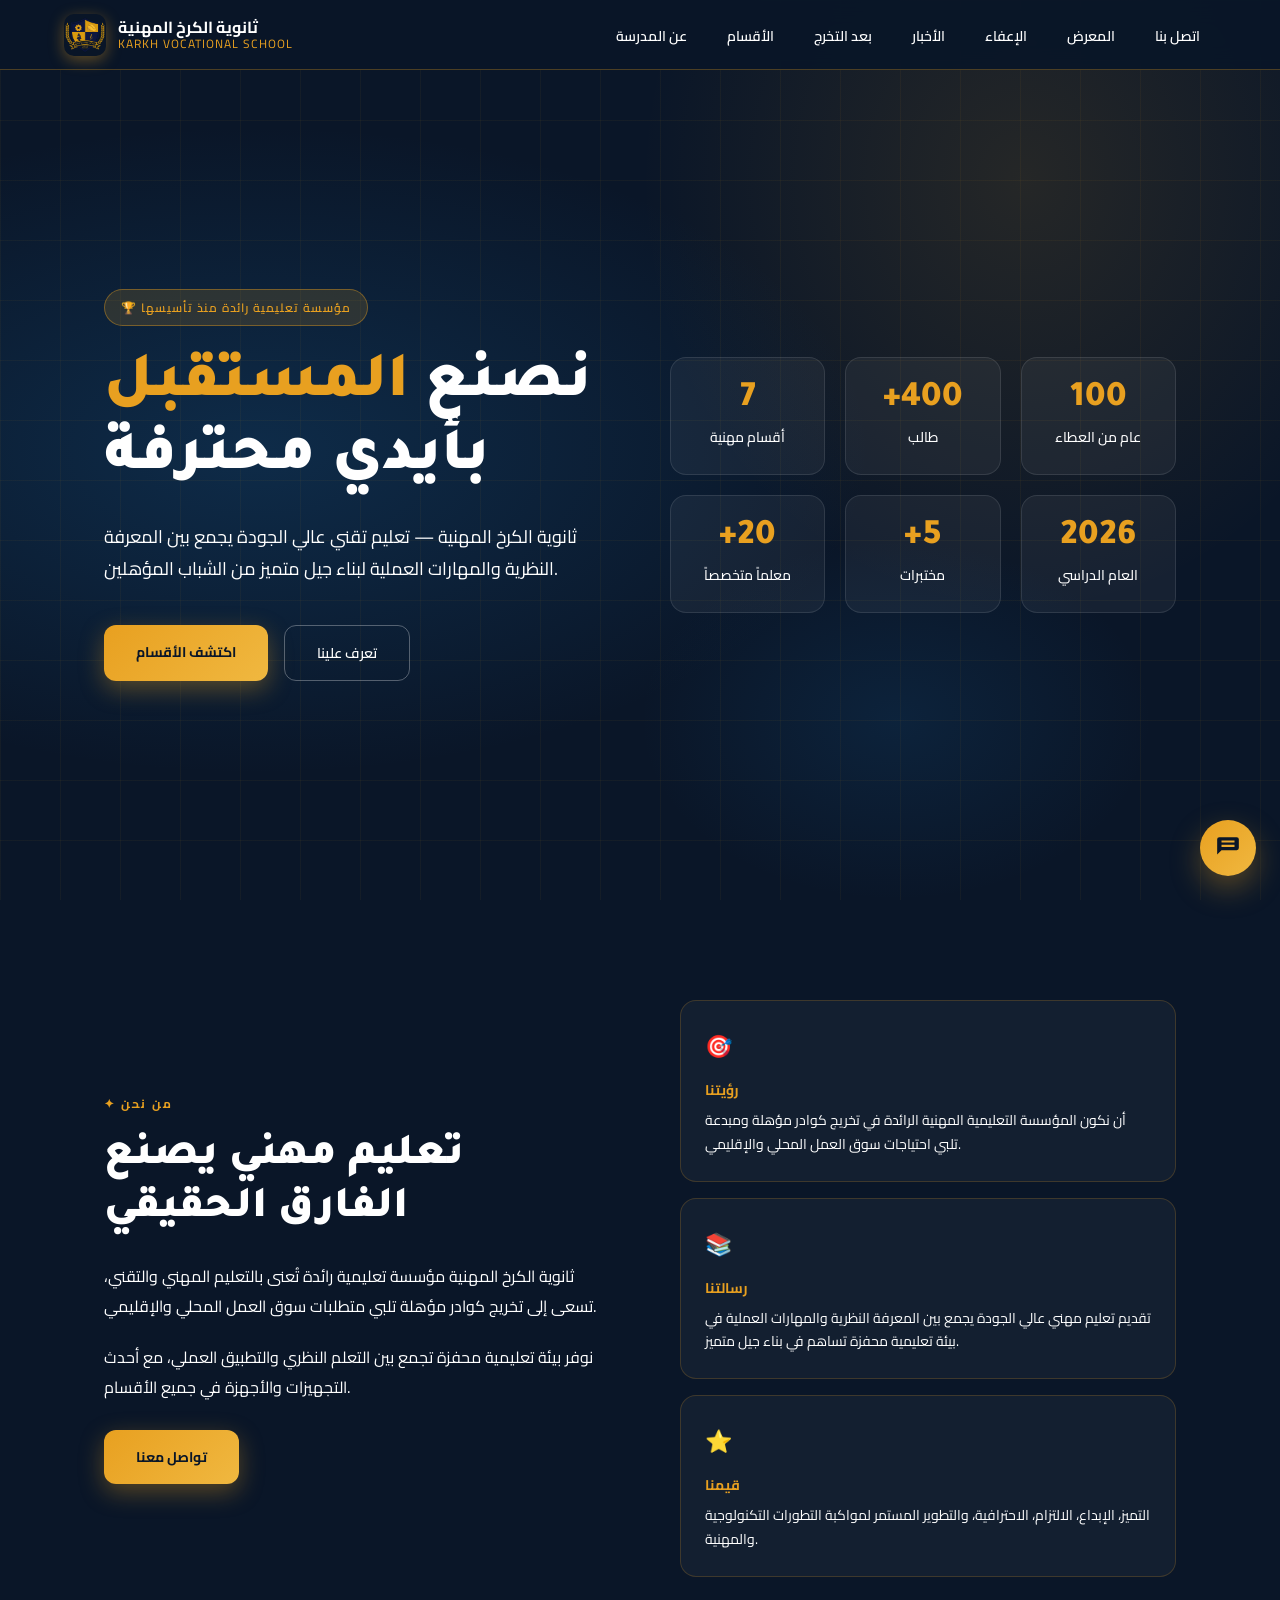
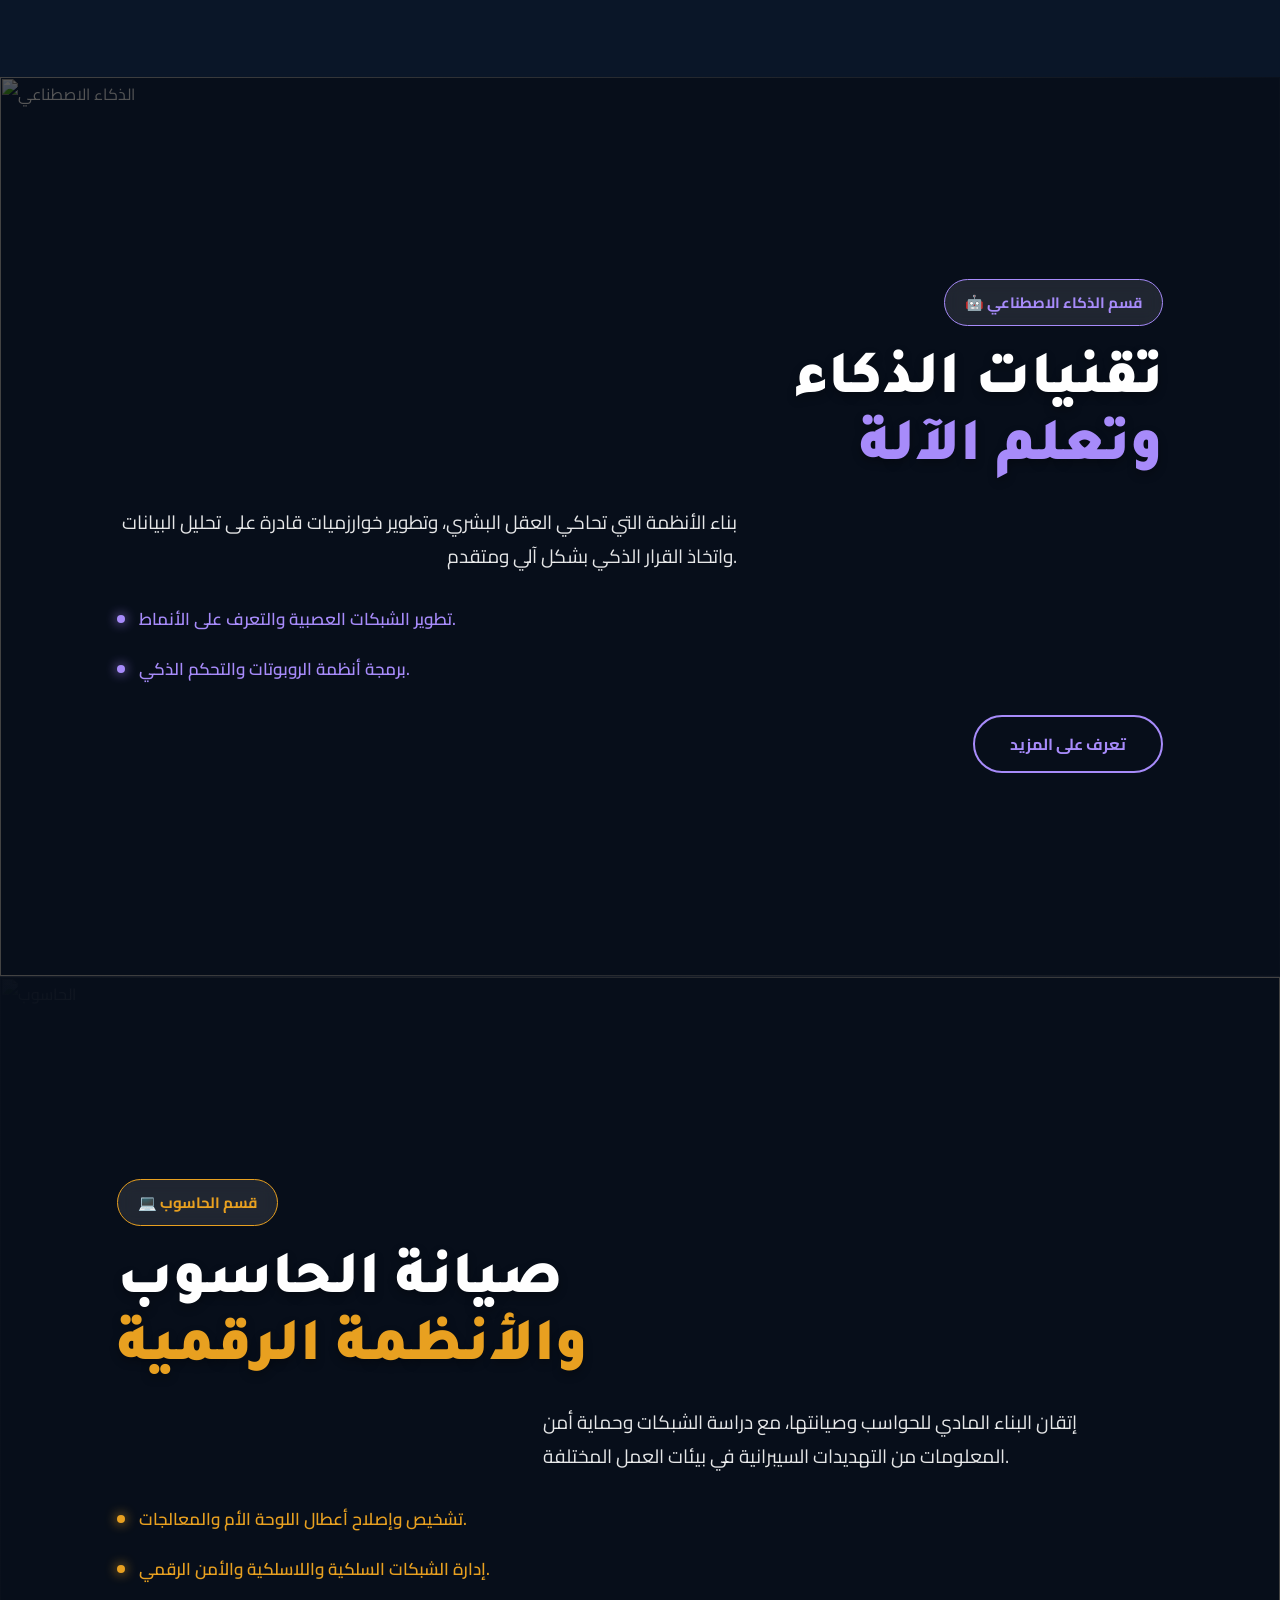
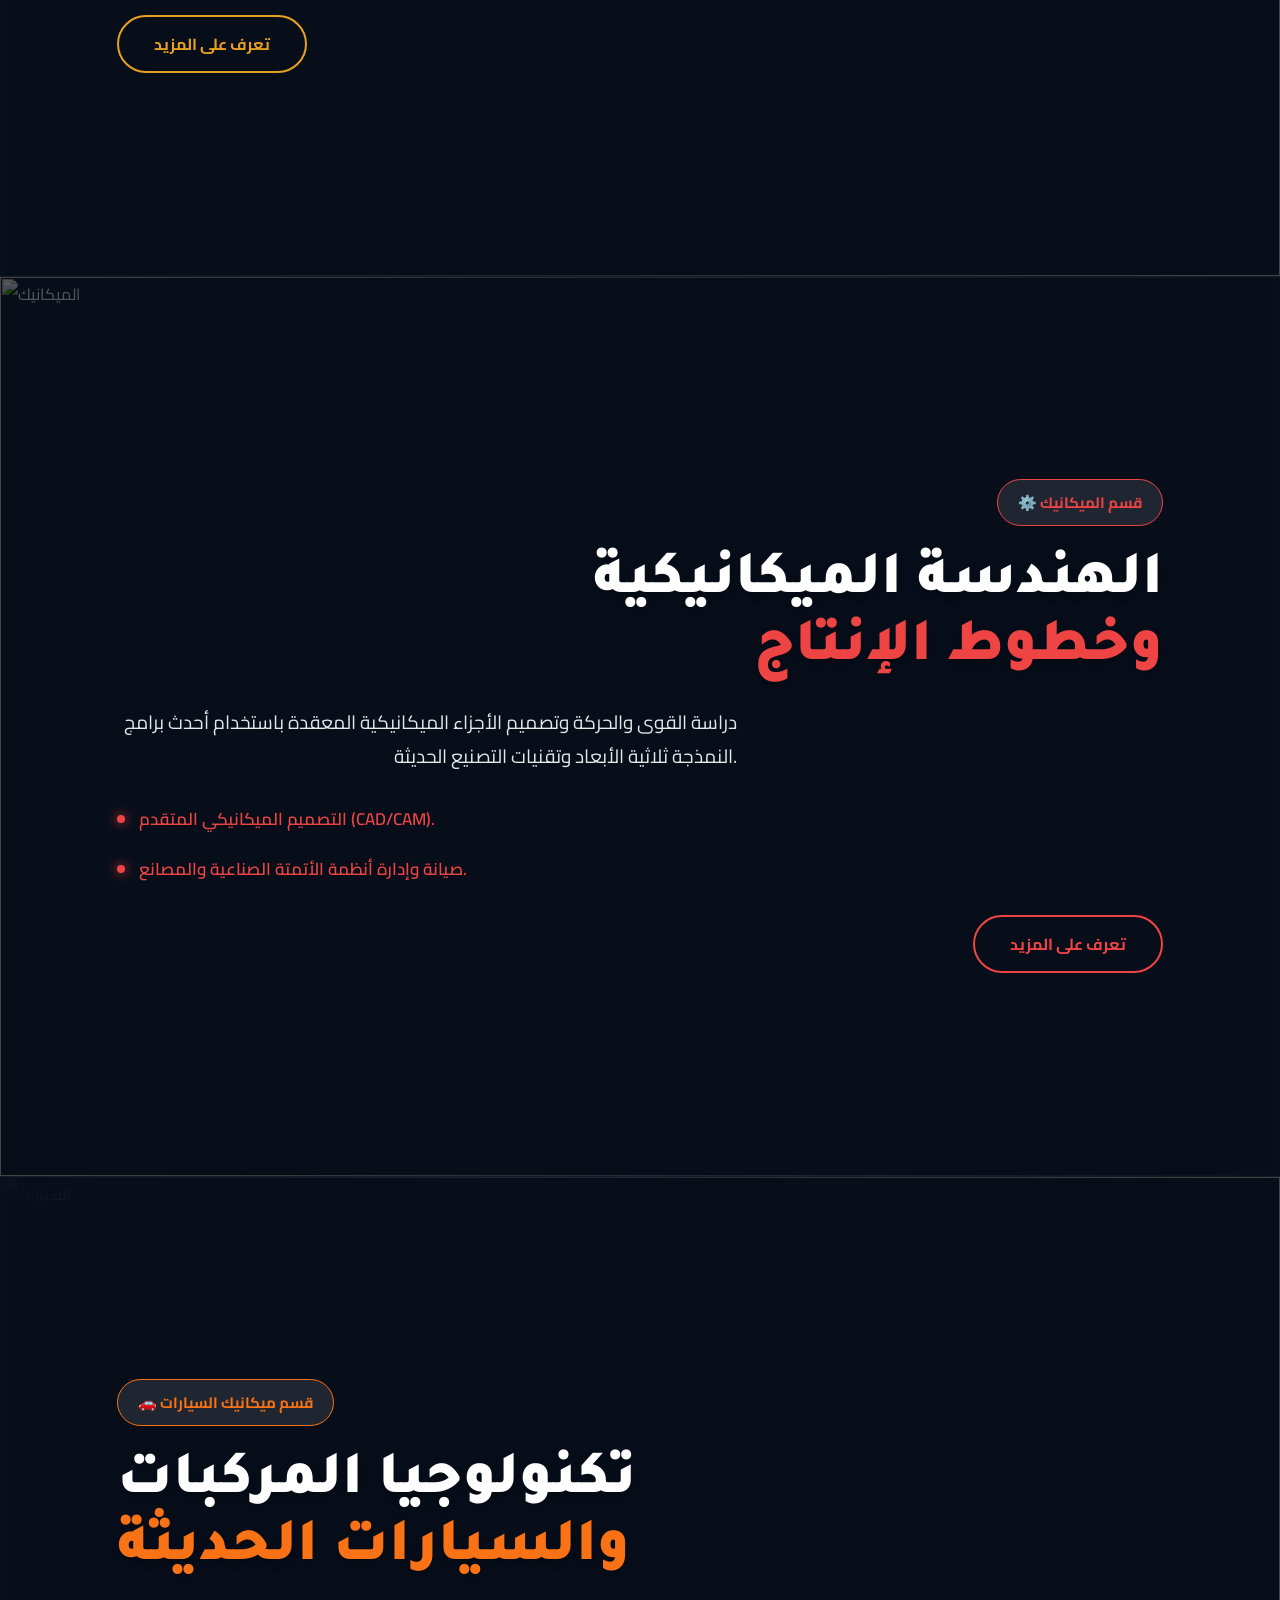
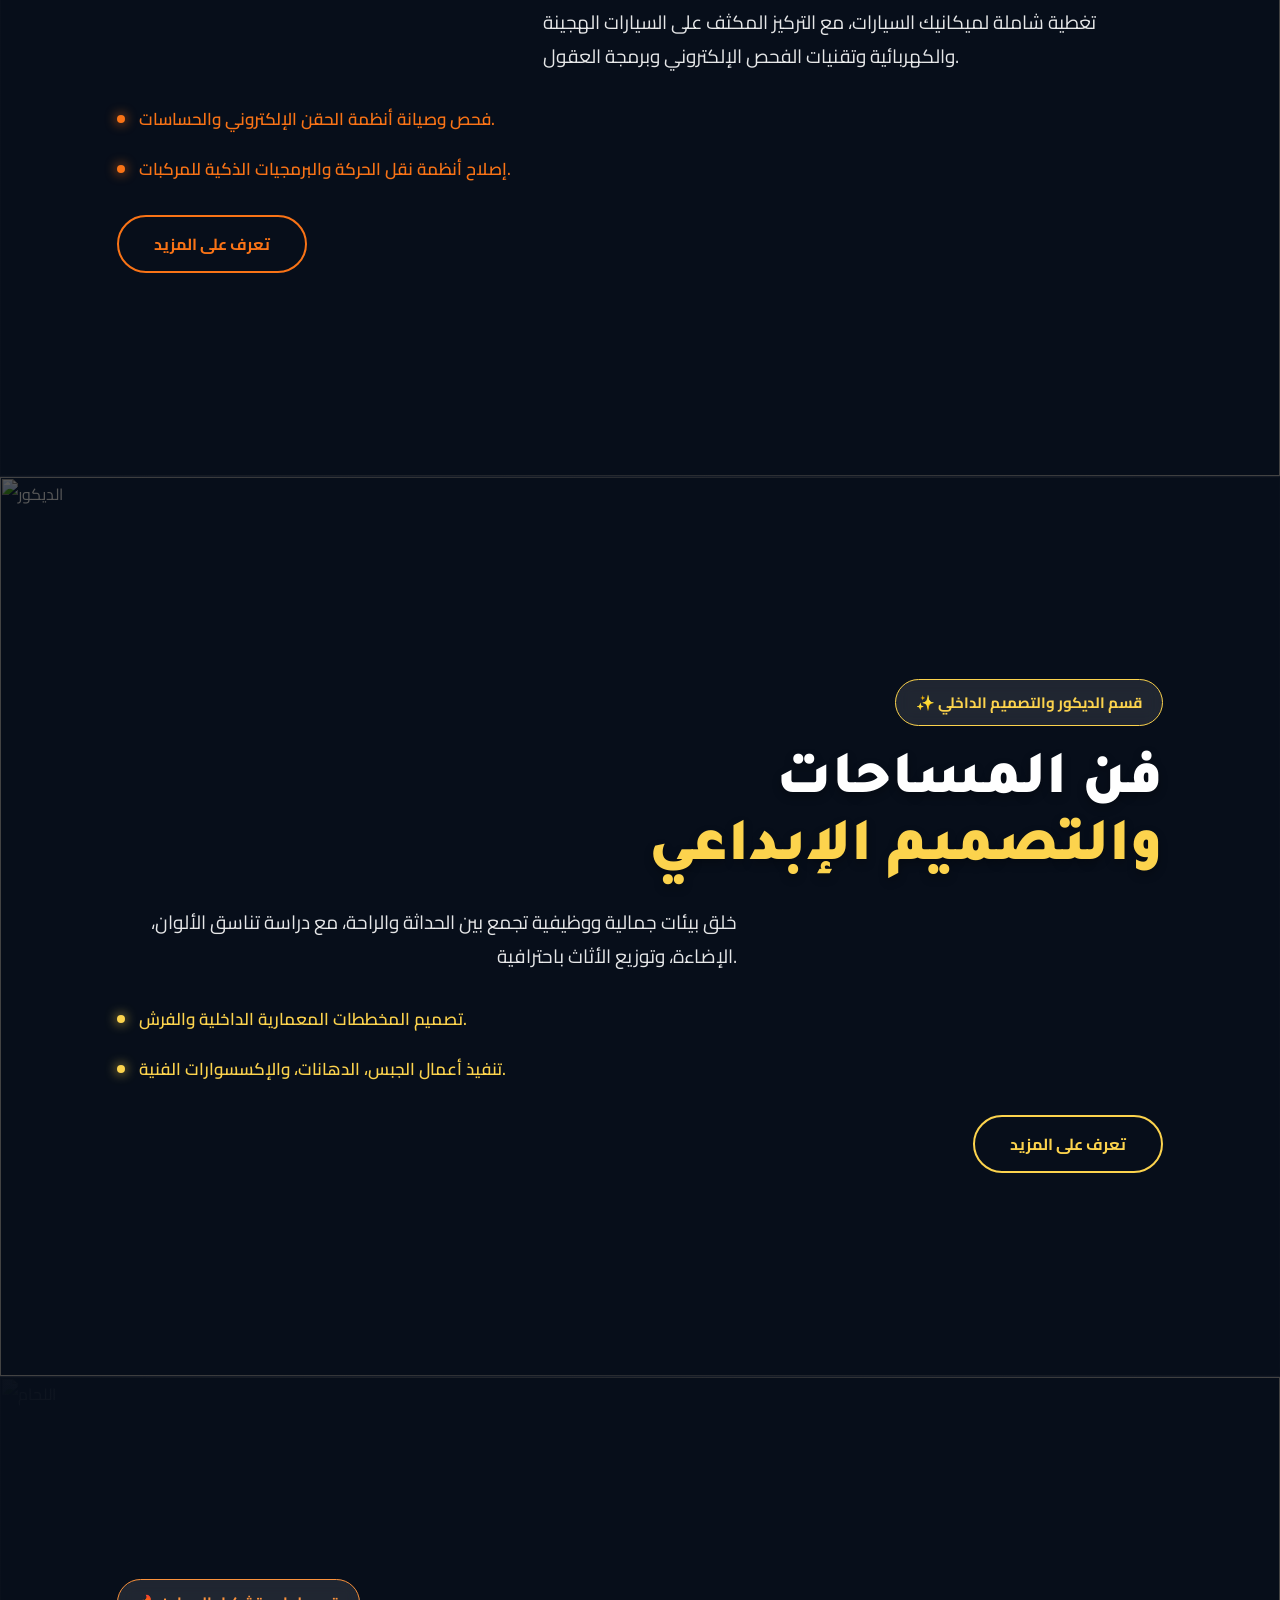
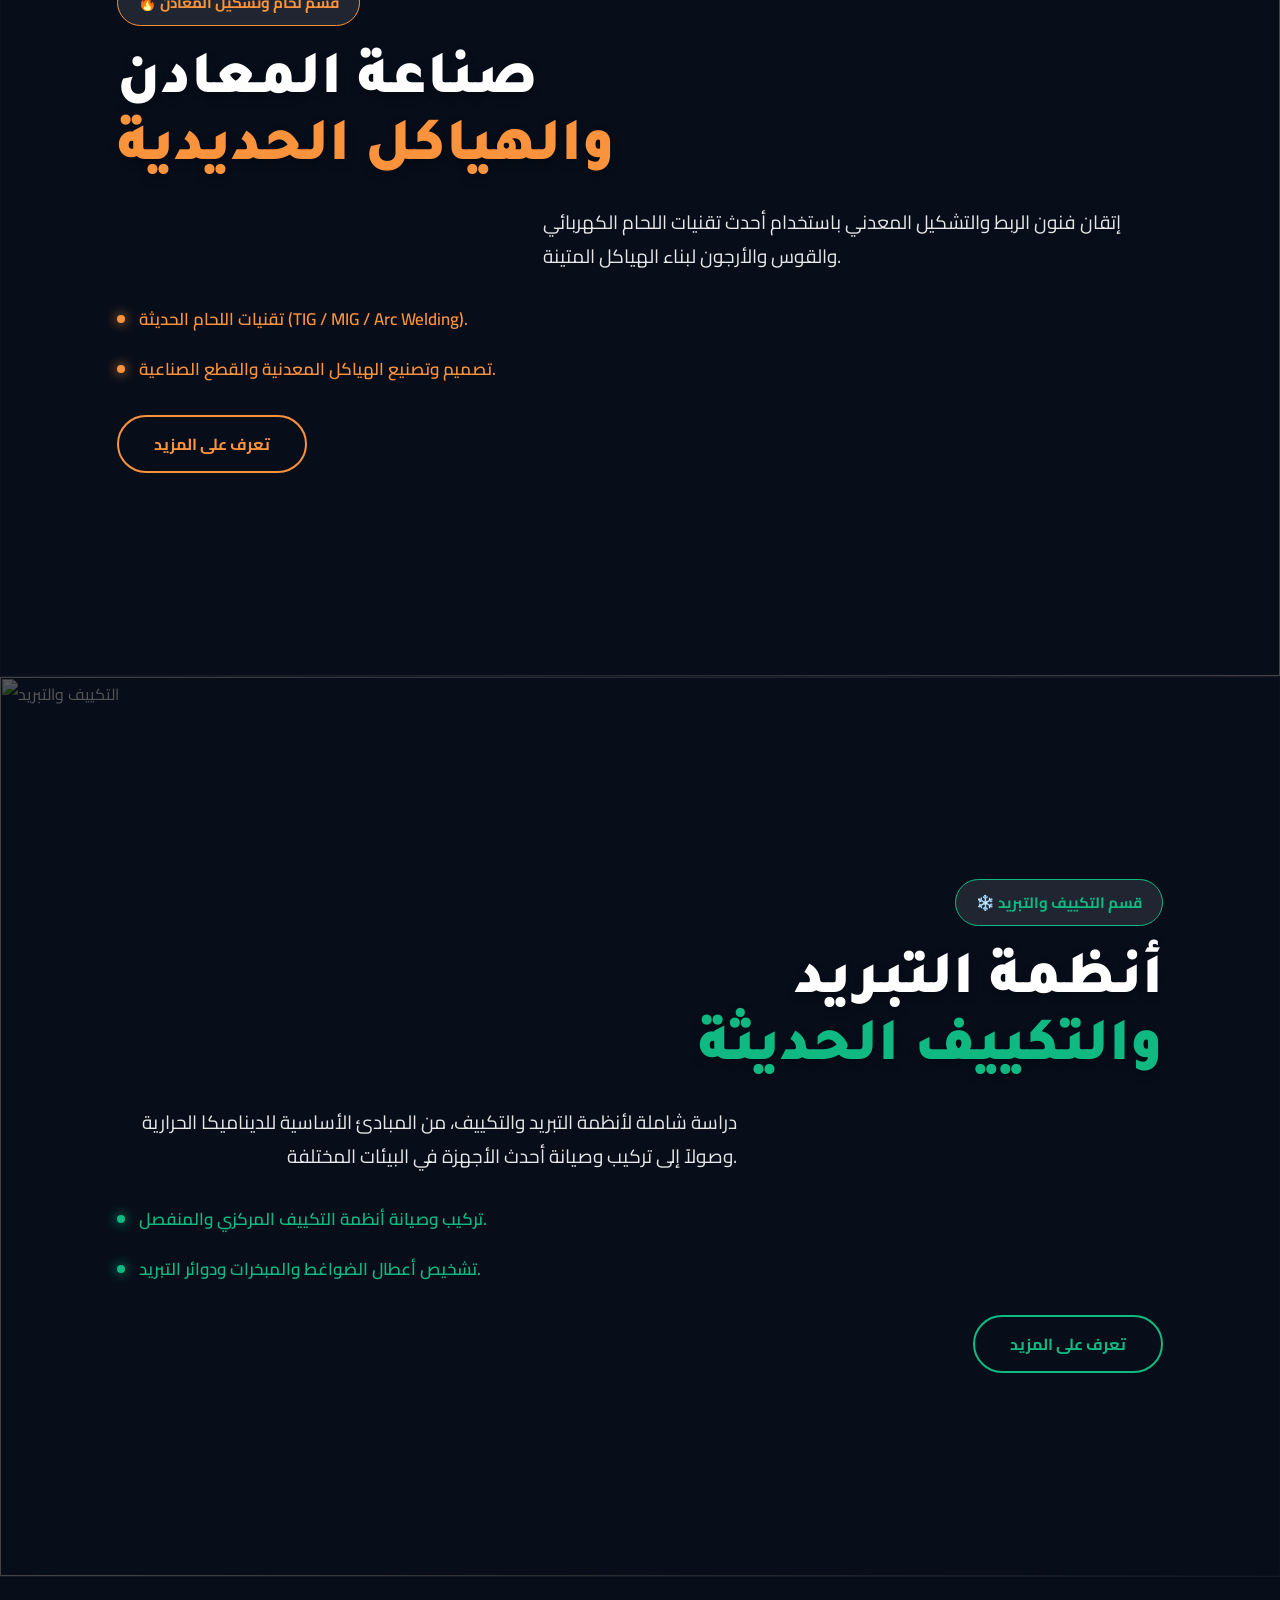
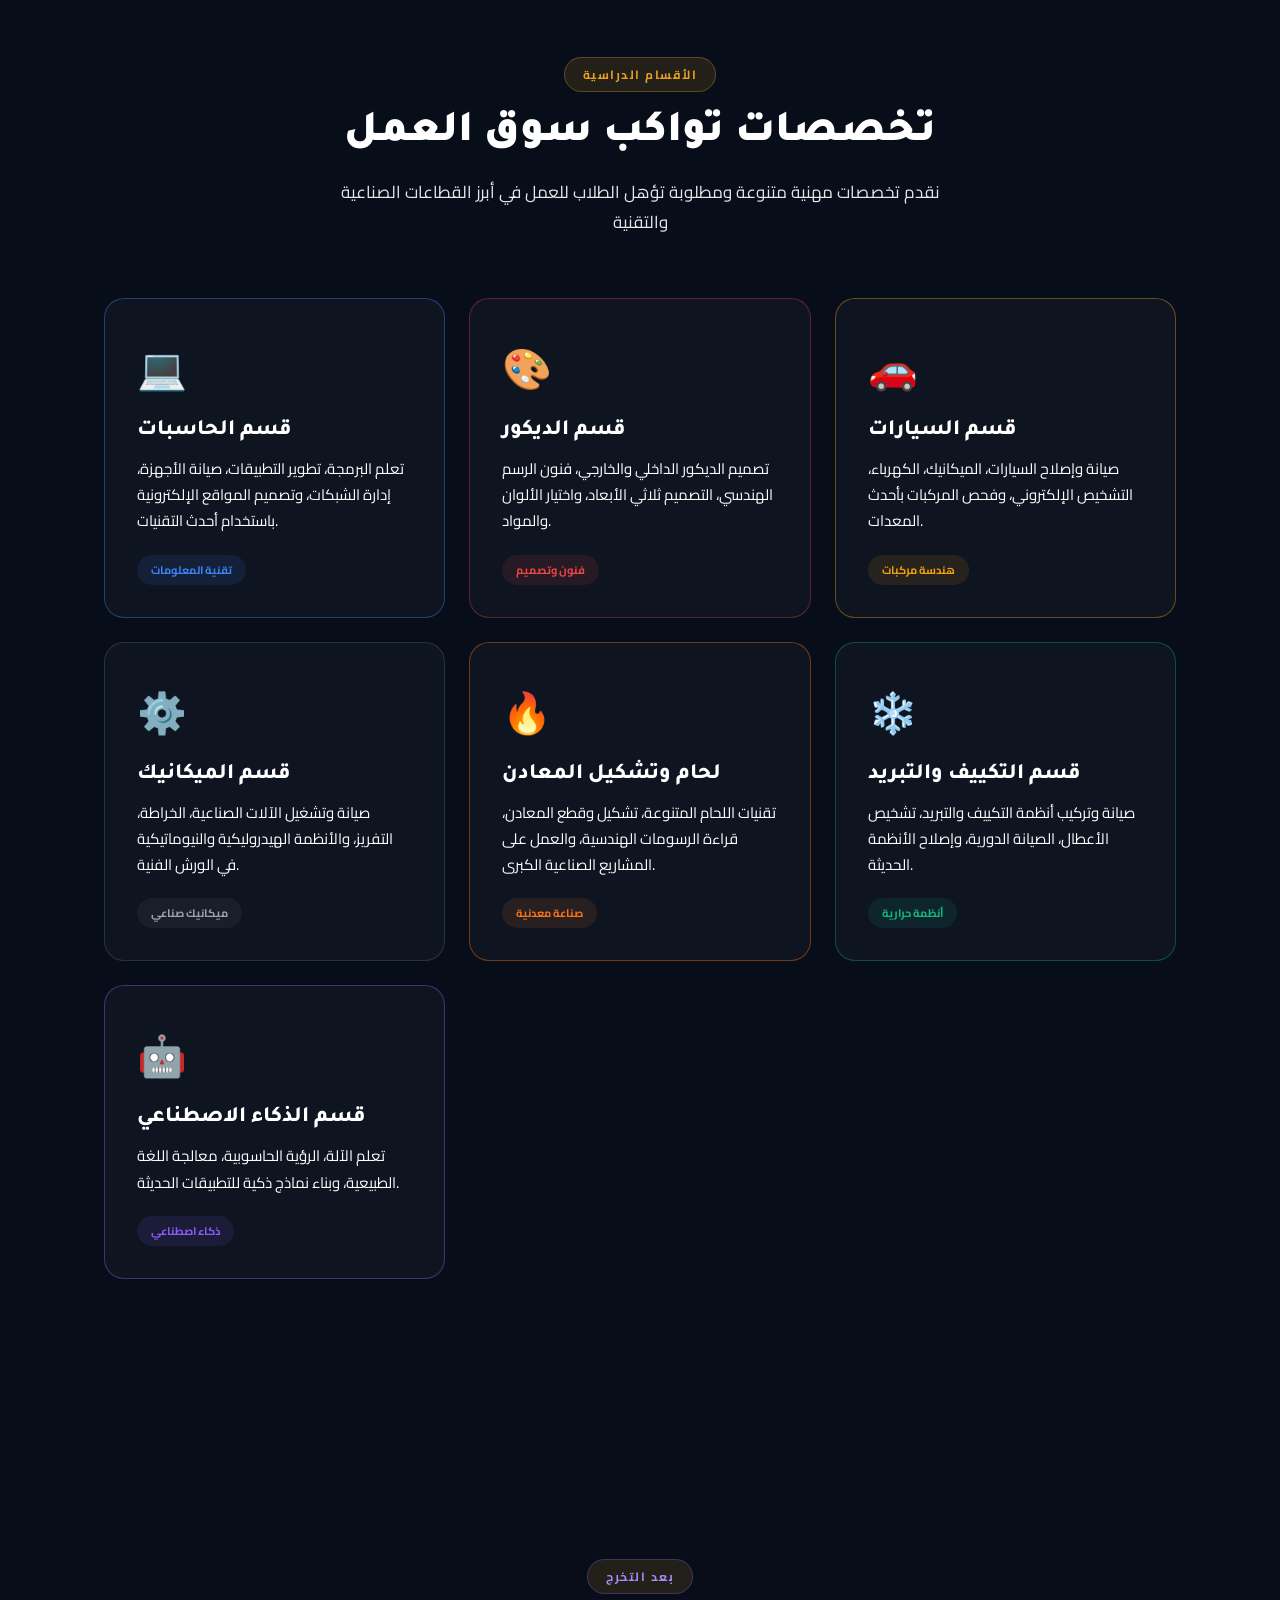
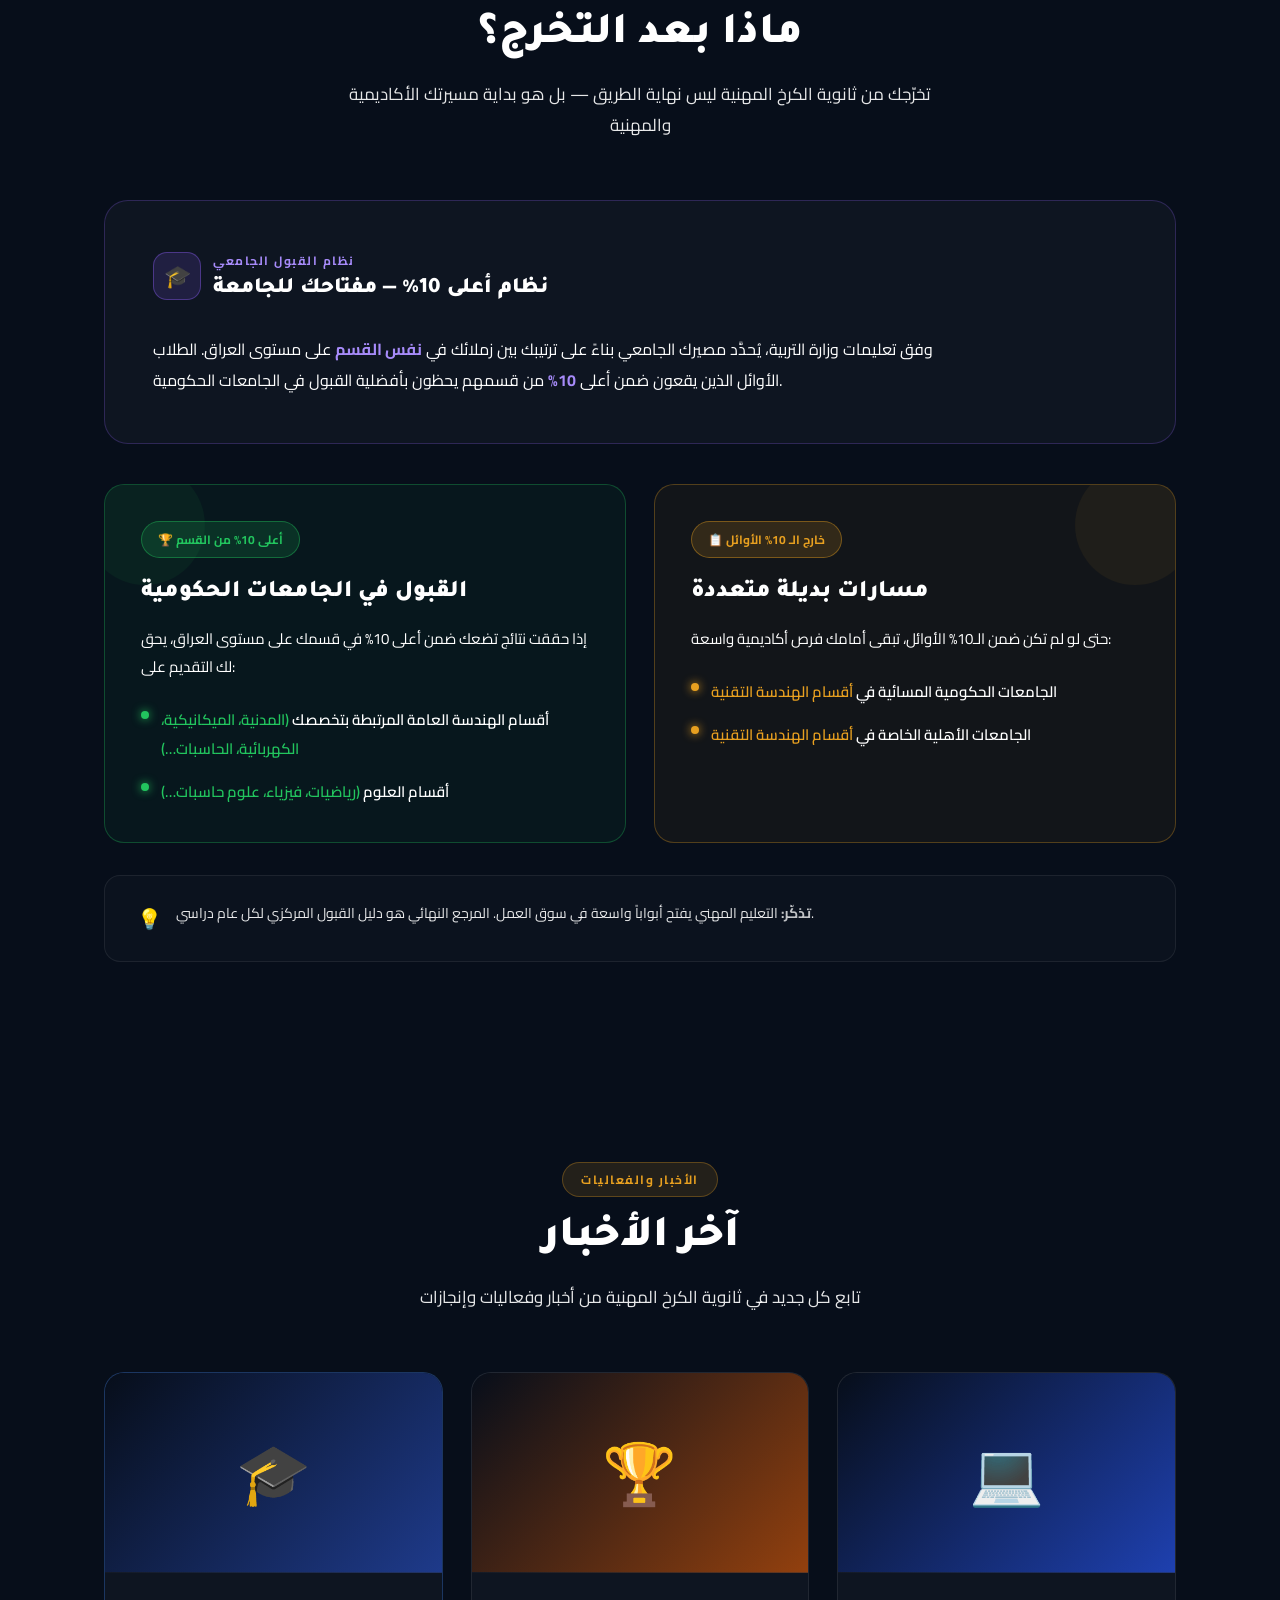
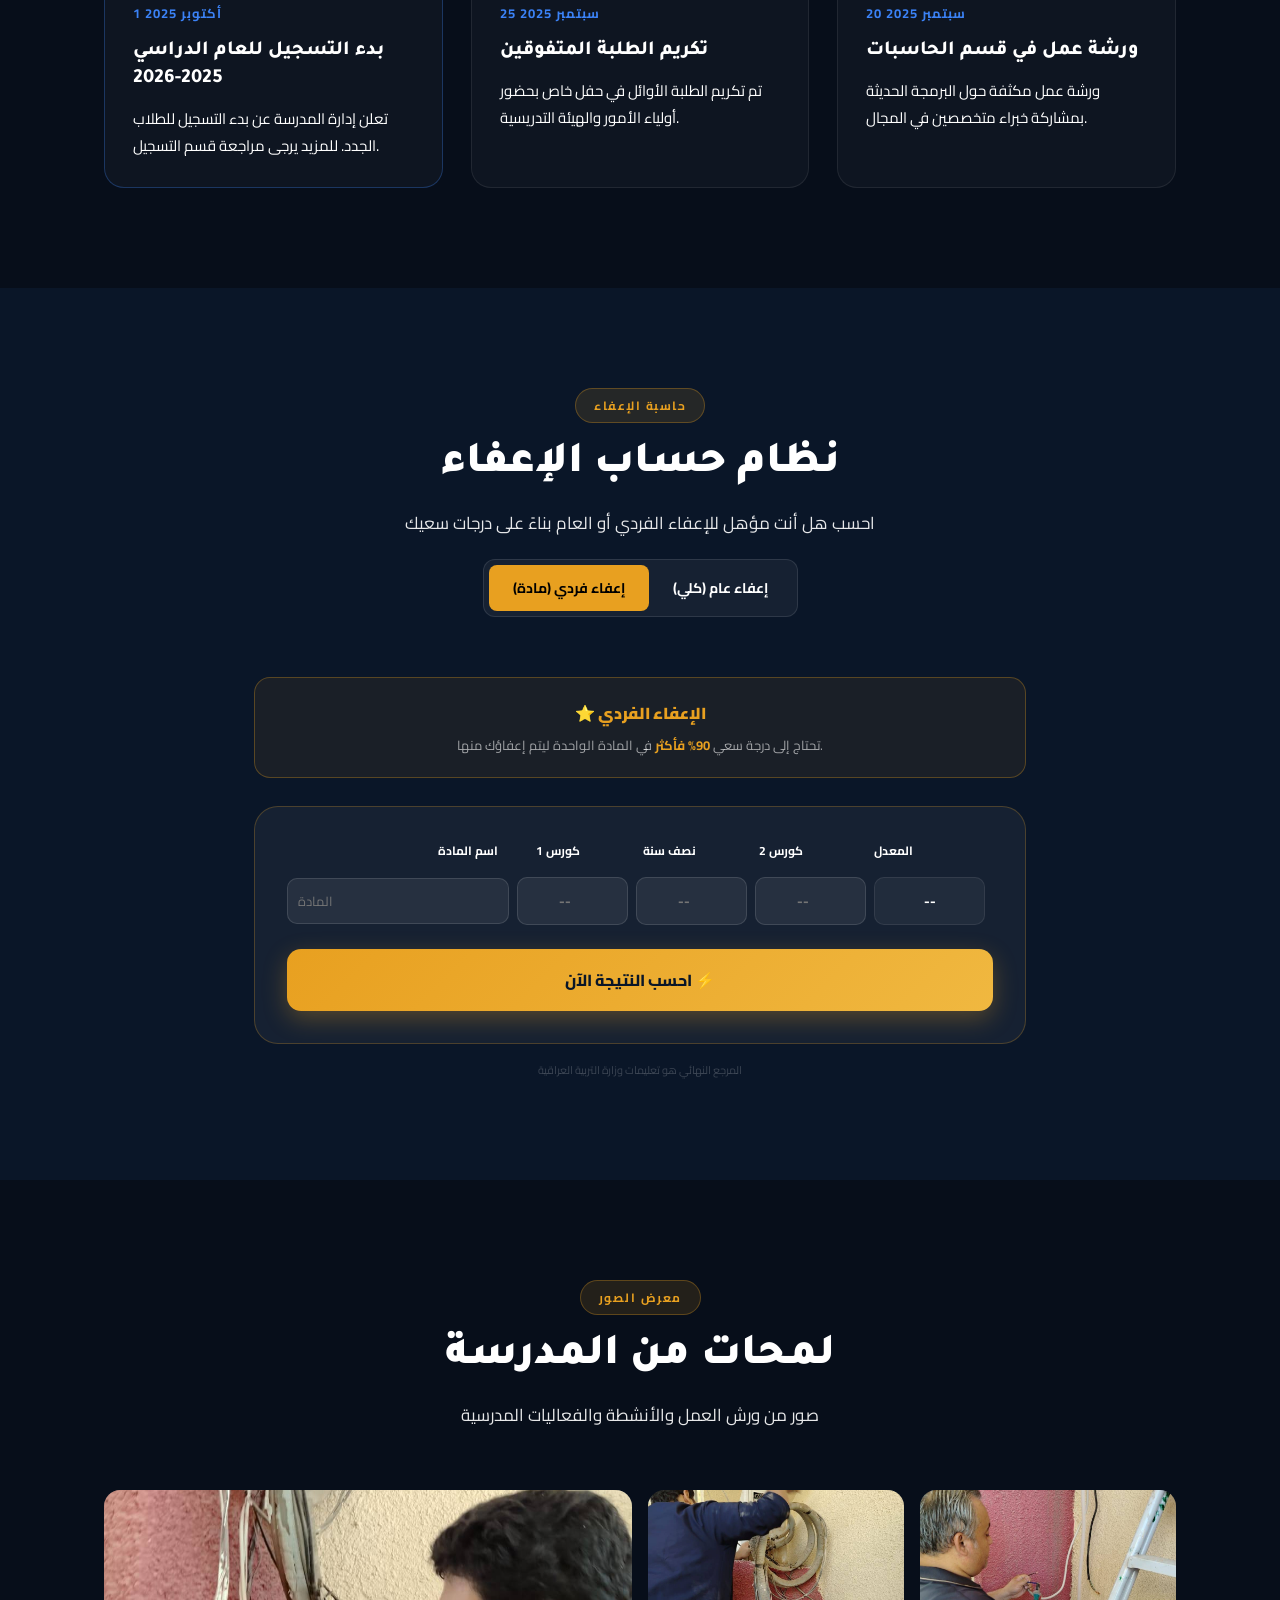
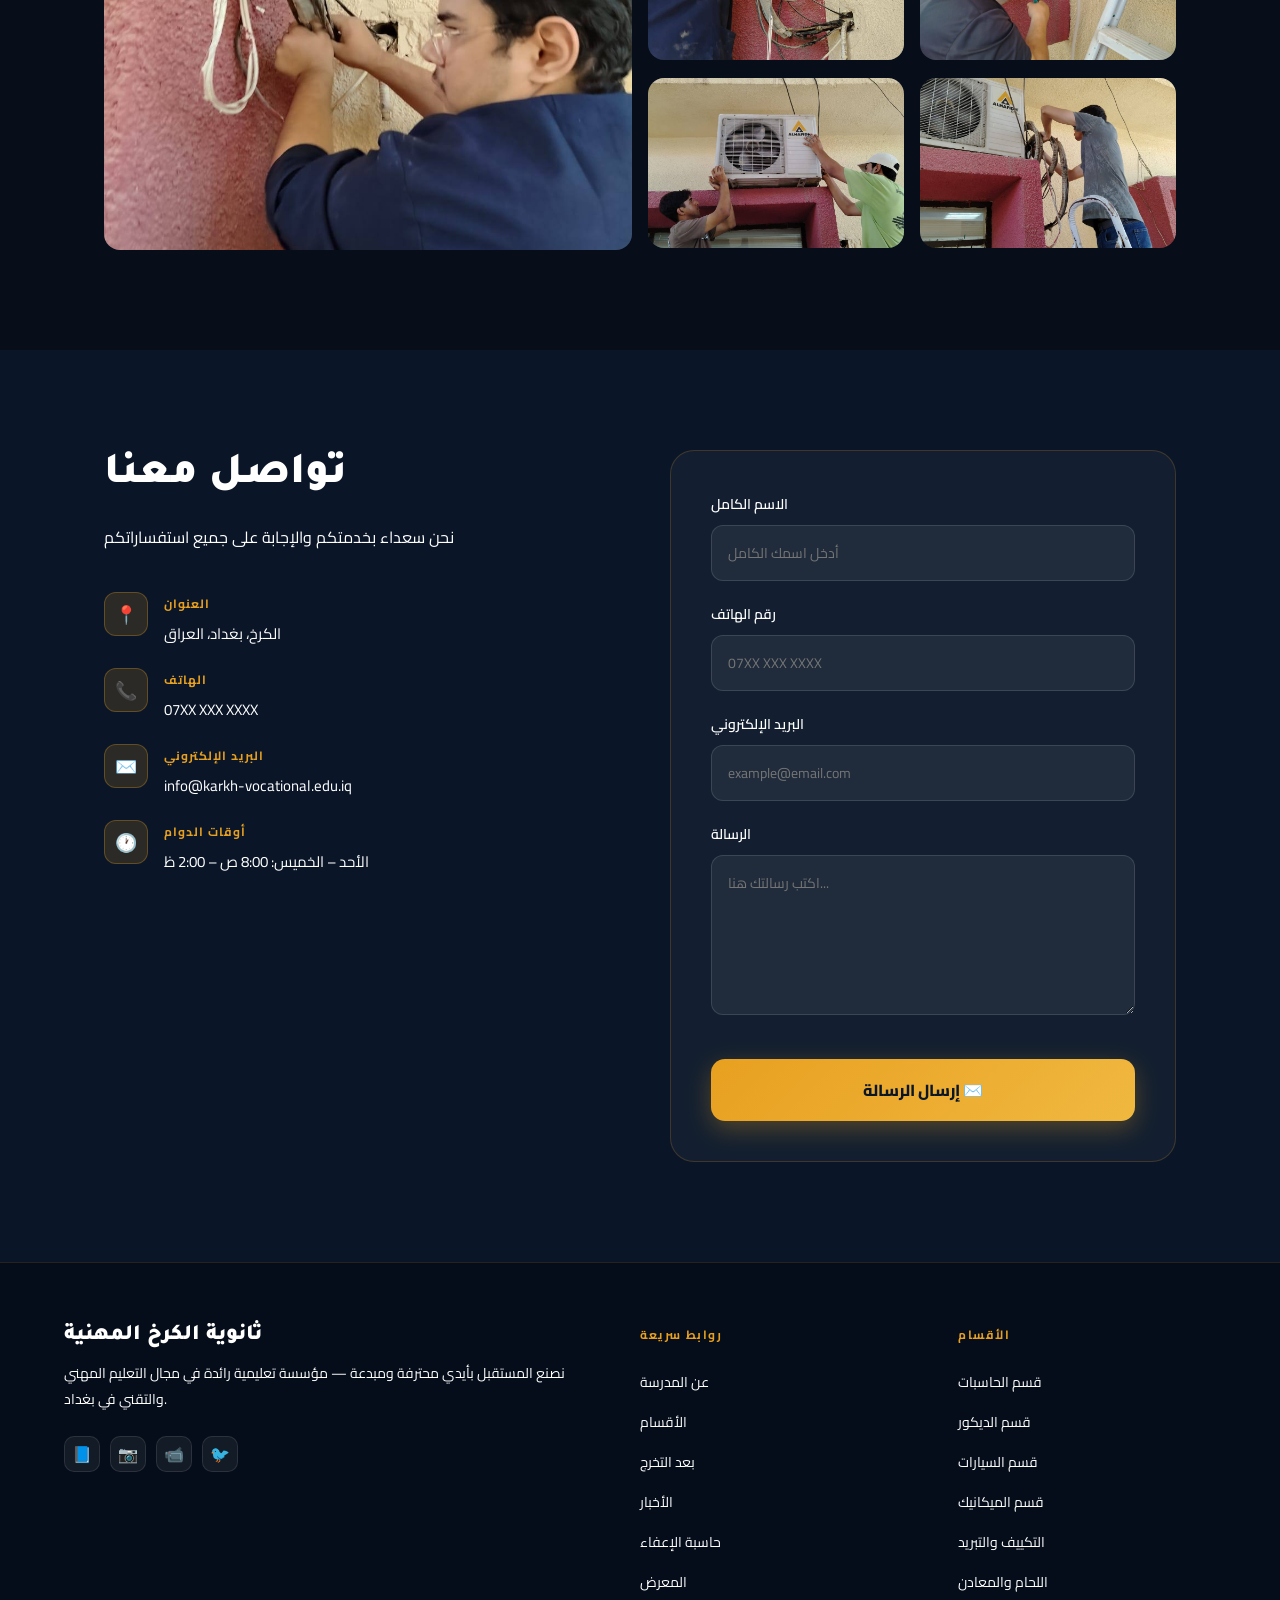
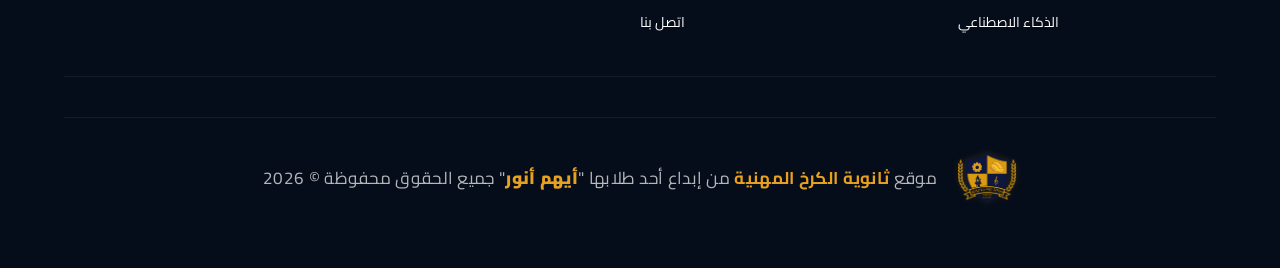
==== tindex.html @ a58b315b "Rename index.html to tindex.html" ====
<head>
  <meta charset="UTF-8">
  <meta name="viewport" content="width=device-width, initial-scale=1.0">
  
  <title>ثانوية الكرخ المهنية | تعليم مهني وتقني في بغداد</title>
  <meta name="description" content="ثانوية الكرخ المهنية في بغداد — تعليم مهني وتقني متكامل يشمل: الذكاء الاصطناعي، الحاسبات، السيارات، الميكانيك، الديكور، التكييف، واللحام.">
  <meta name="keywords" content="ثانوية الكرخ المهنية, تعليم مهني بغداد, ثانوية مهنية العراق, قسم الحاسبات, قسم السيارات, قسم الذكاء الاصطناعي">
  <meta name="author" content="ثانوية الكرخ المهنية">
  <meta name="robots" content="index, follow">
  
  <link rel="canonical" href="https://al-karkh.school/">

  <meta property="og:type" content="website">
  <meta property="og:url" content="https://al-karkh.school/">
  <meta property="og:title" content="ثانوية الكرخ المهنية | تعليم مهني وتقني في بغداد">
  <meta property="og:description" content="تعليم مهني عالي الجودة — 7 أقسام متخصصة في قلب بغداد.">
  <meta property="og:image" content="https://al-karkh.school/Images/1.jpg">
  <meta property="og:locale" content="ar_IQ">

  <link rel="manifest" href="manifest.json">
  <link rel="icon" type="image/png" href="icons/icon-192.png">
  <link rel="apple-touch-icon" href="icons/icon-192.png">
  <meta name="theme-color" content="#e8a020">

  <link rel="preconnect" href="https://fonts.googleapis.com">
  <link rel="preconnect" href="https://fonts.gstatic.com" crossorigin>
  <link href="https://fonts.googleapis.com/css2?family=Cairo:wght@300;400;600;700;900&family=Tajawal:wght@300;400;500;700;900&display=swap" rel="stylesheet">
  
  <link rel="stylesheet" href="assets/css/style.css">

  <style>
    @media (max-width: 900px) {
      #navLinks.mobile-open {
        display: flex;
        flex-direction: column;
        position: absolute;
        top: 70px; left: 0; right: 0;
        background: rgba(10,22,40,0.99);
        padding: 16px 5%;
        border-bottom: 1px solid rgba(232,160,32,0.2);
        gap: 4px;
        z-index: 999;
      }
    }
  </style>
</head>
<body>

<!-- ==============================
     NAVBAR
============================== -->
<nav>
  <a href="index.html" class="nav-logo">
<div class="nav-logo-icon" style="background: none; border: none; padding: 0;"><img src="assets/icons/icon-192.png" alt="Logo" style="height: 40px; width: auto; display: block;"></div>
    <div class="nav-logo-text">
      ثانوية الكرخ المهنية
      <span>KARKH VOCATIONAL SCHOOL</span>
    </div>
  </a>
  <ul class="nav-links" id="navLinks">
    <li><a href="#about">عن المدرسة</a></li>
    <li><a href="#departments">الأقسام</a></li>
    <li><a href="#after-graduation">بعد التخرج</a></li>
    <li><a href="#news">الأخبار</a></li>
    <li><a href="#calculator">الإعفاء</a></li>
    <li><a href="#gallery">المعرض</a></li>
    <li><a href="#contact">اتصل بنا</a></li>
  </ul>
  <button class="nav-toggle" id="navToggle" aria-label="القائمة" aria-expanded="false">
    <span></span><span></span><span></span>
  </button>
</nav>


<!-- ==============================
     HERO
============================== -->
<section class="hero">
  <div class="hero-bg"></div>
  <div class="hero-grid"></div>
  <div class="hero-content">
    <div>
      <div class="hero-badge">🏆 مؤسسة تعليمية رائدة منذ تأسيسها</div>
      <h1 class="hero-title">
        نصنع <span class="accent">المستقبل</span><br>
        بأيدي محترفة
      </h1>
      <p class="hero-subtitle">
        ثانوية الكرخ المهنية — تعليم تقني عالي الجودة يجمع بين المعرفة النظرية والمهارات العملية لبناء جيل متميز من الشباب المؤهلين.
      </p>
      <div class="hero-btns">
        <a href="#departments" class="btn-primary">اكتشف الأقسام</a>
        <a href="#about" class="btn-outline">تعرف علينا</a>
      </div>
    </div>
    <div class="hero-stats">
      <div class="stat-card"><div class="stat-number">7</div><div class="stat-label">أقسام مهنية</div></div>
      <div class="stat-card"><div class="stat-number">+400</div><div class="stat-label">طالب</div></div>
      <div class="stat-card"><div class="stat-number">100</div><div class="stat-label">عام من العطاء</div></div>
      <div class="stat-card"><div class="stat-number">+20</div><div class="stat-label">معلماً متخصصاً</div></div>
      <div class="stat-card"><div class="stat-number">+5</div><div class="stat-label">مختبرات</div></div>
      <div class="stat-card"><div class="stat-number">2026</div><div class="stat-label">العام الدراسي</div></div>
    </div>
  </div>
</section>


<!-- ==============================
     ABOUT
============================== -->
<section id="about">
  <div class="about-inner">
    <div class="reveal">
      <div class="about-label">✦ من نحن</div>
      <h2 class="about-title">تعليم مهني يصنع<br>الفارق الحقيقي</h2>
      <p class="about-text">ثانوية الكرخ المهنية مؤسسة تعليمية رائدة تُعنى بالتعليم المهني والتقني، تسعى إلى تخريج كوادر مؤهلة تلبي متطلبات سوق العمل المحلي والإقليمي.</p>
      <p class="about-text">نوفر بيئة تعليمية محفزة تجمع بين التعلم النظري والتطبيق العملي، مع أحدث التجهيزات والأجهزة في جميع الأقسام.</p>
      <a href="#contact" class="btn-primary" style="margin-top:8px;">تواصل معنا</a>
    </div>
    <div class="about-cards reveal">
      <div class="about-card">
        <div class="about-card-icon">🎯</div>
        <h4>رؤيتنا</h4>
        <p>أن نكون المؤسسة التعليمية المهنية الرائدة في تخريج كوادر مؤهلة ومبدعة تلبي احتياجات سوق العمل المحلي والإقليمي.</p>
      </div>
      <div class="about-card">
        <div class="about-card-icon">📚</div>
        <h4>رسالتنا</h4>
        <p>تقديم تعليم مهني عالي الجودة يجمع بين المعرفة النظرية والمهارات العملية في بيئة تعليمية محفزة تساهم في بناء جيل متميز.</p>
      </div>
      <div class="about-card">
        <div class="about-card-icon">⭐</div>
        <h4>قيمنا</h4>
        <p>التميز، الإبداع، الالتزام، الاحترافية، والتطوير المستمر لمواكبة التطورات التكنولوجية والمهنية.</p>
      </div>
    </div>
  </div>
</section>


<!-- ==============================
     DEPARTMENT PANELS
============================== -->
<div class="dept-panels">

  <!-- الذكاء الاصطناعي -->
  <section class="panel text-right">
    <div class="panel-bg">
      <img src="https://images.unsplash.com/photo-1677442135703-1787eea5ce01?q=80&w=2000" alt="الذكاء الاصطناعي" loading="lazy">
      <div class="panel-overlay"></div>
    </div>
    <div class="panel-content" style="color:#a78bfa;">
      <div class="panel-badge">🤖 قسم الذكاء الاصطناعي</div>
      <h2 class="panel-title">تقنيات الذكاء <br><span style="color:#a78bfa;">وتعلم الآلة</span></h2>
      <p class="panel-desc">بناء الأنظمة التي تحاكي العقل البشري، وتطوير خوارزميات قادرة على تحليل البيانات واتخاذ القرار الذكي بشكل آلي ومتقدم.</p>
      <ul class="panel-list" style="color:#a78bfa;">
        <li>تطوير الشبكات العصبية والتعرف على الأنماط.</li>
        <li>برمجة أنظمة الروبوتات والتحكم الذكي.</li>
      </ul>
      <a href="pages/dept-ai.html" class="panel-btn">تعرف على المزيد</a>
    </div>
  </section>

  <!-- الحاسوب -->
  <section class="panel text-left">
    <div class="panel-bg">
      <img src="https://images.unsplash.com/photo-1518770660439-4636190af475?q=80&w=2000" alt="الحاسوب" loading="lazy">
      <div class="panel-overlay"></div>
    </div>
    <div class="panel-content" style="color:#e8a020;">
      <div class="panel-badge">💻 قسم الحاسوب</div>
      <h2 class="panel-title">صيانة الحاسوب <br><span style="color:#e8a020;">والأنظمة الرقمية</span></h2>
      <p class="panel-desc">إتقان البناء المادي للحواسب وصيانتها، مع دراسة الشبكات وحماية أمن المعلومات من التهديدات السيبرانية في بيئات العمل المختلفة.</p>
      <ul class="panel-list" style="color:#e8a020;">
        <li>تشخيص وإصلاح أعطال اللوحة الأم والمعالجات.</li>
        <li>إدارة الشبكات السلكية واللاسلكية والأمن الرقمي.</li>
      </ul>
      <a href="pages/dept-computers.html" class="panel-btn">تعرف على المزيد</a>
    </div>
  </section>

  <!-- الميكانيك -->
  <section class="panel text-right">
    <div class="panel-bg">
      <img src="https://images.unsplash.com/photo-1537462715879-360eeb61a0ad?q=80&w=2000" alt="الميكانيك" loading="lazy">
      <div class="panel-overlay"></div>
    </div>
    <div class="panel-content" style="color:#ef4444;">
      <div class="panel-badge">⚙️ قسم الميكانيك</div>
      <h2 class="panel-title">الهندسة الميكانيكية <br><span style="color:#ef4444;">وخطوط الإنتاج</span></h2>
      <p class="panel-desc">دراسة القوى والحركة وتصميم الأجزاء الميكانيكية المعقدة باستخدام أحدث برامج النمذجة ثلاثية الأبعاد وتقنيات التصنيع الحديثة.</p>
      <ul class="panel-list" style="color:#ef4444;">
        <li>التصميم الميكانيكي المتقدم (CAD/CAM).</li>
        <li>صيانة وإدارة أنظمة الأتمتة الصناعية والمصانع.</li>
      </ul>
      <a href="pages/dept-mechanics.html" class="panel-btn">تعرف على المزيد</a>
    </div>
  </section>

  <!-- السيارات -->
  <section class="panel text-left">
    <div class="panel-bg">
      <img src="https://images.unsplash.com/photo-1486262715619-67b85e0b08d3?q=80&w=2000" alt="السيارات" loading="lazy">
      <div class="panel-overlay"></div>
    </div>
    <div class="panel-content" style="color:#f97316;">
      <div class="panel-badge">🚗 قسم ميكانيك السيارات</div>
      <h2 class="panel-title">تكنولوجيا المركبات <br><span style="color:#f97316;">والسيارات الحديثة</span></h2>
      <p class="panel-desc">تغطية شاملة لميكانيك السيارات، مع التركيز المكثف على السيارات الهجينة والكهربائية وتقنيات الفحص الإلكتروني وبرمجة العقول.</p>
      <ul class="panel-list" style="color:#f97316;">
        <li>فحص وصيانة أنظمة الحقن الإلكتروني والحساسات.</li>
        <li>إصلاح أنظمة نقل الحركة والبرمجيات الذكية للمركبات.</li>
      </ul>
      <a href="pages/dept-cars.html" class="panel-btn">تعرف على المزيد</a>
    </div>
  </section>

  <!-- الديكور -->
  <section class="panel text-right">
    <div class="panel-bg">
      <img src="https://images.unsplash.com/photo-1618221195710-dd6b41faaea6?q=80&w=2000" alt="الديكور" loading="lazy">
      <div class="panel-overlay"></div>
    </div>
    <div class="panel-content" style="color:#fcd34d;">
      <div class="panel-badge">✨ قسم الديكور والتصميم الداخلي</div>
      <h2 class="panel-title">فن المساحات <br><span style="color:#fcd34d;">والتصميم الإبداعي</span></h2>
      <p class="panel-desc">خلق بيئات جمالية ووظيفية تجمع بين الحداثة والراحة، مع دراسة تناسق الألوان، الإضاءة، وتوزيع الأثاث باحترافية.</p>
      <ul class="panel-list" style="color:#fcd34d;">
        <li>تصميم المخططات المعمارية الداخلية والفرش.</li>
        <li>تنفيذ أعمال الجبس، الدهانات، والإكسسوارات الفنية.</li>
      </ul>
      <a href="pages/dept-decor.html" class="panel-btn">تعرف على المزيد</a>
    </div>
  </section>

  <!-- اللحام -->
  <section class="panel text-left">
    <div class="panel-bg">
      <img src="https://images.unsplash.com/photo-1504328345606-18bbc8c9d7d1?q=80&w=2000" alt="اللحام" loading="lazy">
      <div class="panel-overlay"></div>
    </div>
    <div class="panel-content" style="color:#fb923c;">
      <div class="panel-badge">🔥 قسم لحام وتشكيل المعادن</div>
      <h2 class="panel-title">صناعة المعادن <br><span style="color:#fb923c;">والهياكل الحديدية</span></h2>
      <p class="panel-desc">إتقان فنون الربط والتشكيل المعدني باستخدام أحدث تقنيات اللحام الكهربائي والقوس والأرجون لبناء الهياكل المتينة.</p>
      <ul class="panel-list" style="color:#fb923c;">
        <li>تقنيات اللحام الحديثة (TIG / MIG / Arc Welding).</li>
        <li>تصميم وتصنيع الهياكل المعدنية والقطع الصناعية.</li>
      </ul>
      <a href="pages/dept-welding.html" class="panel-btn">تعرف على المزيد</a>
    </div>
  </section>

  <!-- التكييف والتبريد -->
  <section class="panel text-right">
    <div class="panel-bg">
      <img src="https://images.unsplash.com/photo-1621905251918-48416bd8575a?q=80&w=2000" alt="التكييف والتبريد" loading="lazy">
      <div class="panel-overlay"></div>
    </div>
    <div class="panel-content" style="color:#10b981;">
      <div class="panel-badge">❄️ قسم التكييف والتبريد</div>
      <h2 class="panel-title">أنظمة التبريد <br><span style="color:#10b981;">والتكييف الحديثة</span></h2>
      <p class="panel-desc">دراسة شاملة لأنظمة التبريد والتكييف، من المبادئ الأساسية للديناميكا الحرارية وصولاً إلى تركيب وصيانة أحدث الأجهزة في البيئات المختلفة.</p>
      <ul class="panel-list" style="color:#10b981;">
        <li>تركيب وصيانة أنظمة التكييف المركزي والمنفصل.</li>
        <li>تشخيص أعطال الضواغط والمبخرات ودوائر التبريد.</li>
      </ul>
      <a href="pages/dept-hvac.html" class="panel-btn">تعرف على المزيد</a>
    </div>
  </section>

</div><!-- /dept-panels -->


<!-- ==============================
     DEPARTMENTS CARDS
============================== -->
<section id="departments">
  <div class="section">
    <div class="section-header reveal">
      <div class="section-tag">الأقسام الدراسية</div>
      <h2 class="section-title">تخصصات تواكب سوق العمل</h2>
      <p class="section-desc">نقدم تخصصات مهنية متنوعة ومطلوبة تؤهل الطلاب للعمل في أبرز القطاعات الصناعية والتقنية</p>
    </div>
    <div class="depts-grid">

      <a href="pages/dept-computers.html" class="dept-card reveal" style="--dept-border:rgba(59,130,246,0.4);--dept-tag-bg:rgba(59,130,246,0.1);--dept-tag-color:#3b82f6;">
        <span class="dept-icon">💻</span>
        <div class="dept-title">قسم الحاسبات</div>
        <p class="dept-desc">تعلم البرمجة، تطوير التطبيقات، صيانة الأجهزة، إدارة الشبكات، وتصميم المواقع الإلكترونية باستخدام أحدث التقنيات.</p>
        <span class="dept-tag">تقنية المعلومات</span>
      </a>

      <a href="pages/dept-decor.html" class="dept-card reveal" style="--dept-border:rgba(239,68,68,0.35);--dept-tag-bg:rgba(239,68,68,0.1);--dept-tag-color:#ef4444;">
        <span class="dept-icon">🎨</span>
        <div class="dept-title">قسم الديكور</div>
        <p class="dept-desc">تصميم الديكور الداخلي والخارجي، فنون الرسم الهندسي، التصميم ثلاثي الأبعاد، واختيار الألوان والمواد.</p>
        <span class="dept-tag">فنون وتصميم</span>
      </a>

      <a href="pages/dept-cars.html" class="dept-card reveal" style="--dept-border:rgba(245,158,11,0.4);--dept-tag-bg:rgba(245,158,11,0.1);--dept-tag-color:#f59e0b;">
        <span class="dept-icon">🚗</span>
        <div class="dept-title">قسم السيارات</div>
        <p class="dept-desc">صيانة وإصلاح السيارات، الميكانيك، الكهرباء، التشخيص الإلكتروني، وفحص المركبات بأحدث المعدات.</p>
        <span class="dept-tag">هندسة مركبات</span>
      </a>

      <a href="pages/dept-mechanics.html" class="dept-card reveal" style="--dept-border:rgba(107,114,128,0.3);--dept-tag-bg:rgba(107,114,128,0.1);--dept-tag-color:#9ca3af;">
        <span class="dept-icon">⚙️</span>
        <div class="dept-title">قسم الميكانيك</div>
        <p class="dept-desc">صيانة وتشغيل الآلات الصناعية، الخراطة، التفريز، والأنظمة الهيدروليكية والنيوماتيكية في الورش الفنية.</p>
        <span class="dept-tag">ميكانيك صناعي</span>
      </a>

      <a href="pages/dept-welding.html" class="dept-card reveal" style="--dept-border:rgba(249,115,22,0.4);--dept-tag-bg:rgba(249,115,22,0.1);--dept-tag-color:#f97316;">
        <span class="dept-icon">🔥</span>
        <div class="dept-title">لحام وتشكيل المعادن</div>
        <p class="dept-desc">تقنيات اللحام المتنوعة، تشكيل وقطع المعادن، قراءة الرسومات الهندسية، والعمل على المشاريع الصناعية الكبرى.</p>
        <span class="dept-tag">صناعة معدنية</span>
      </a>

      <a href="pages/dept-hvac.html" class="dept-card reveal" style="--dept-border:rgba(16,185,129,0.35);--dept-tag-bg:rgba(16,185,129,0.1);--dept-tag-color:#10b981;">
        <span class="dept-icon">❄️</span>
        <div class="dept-title">قسم التكييف والتبريد</div>
        <p class="dept-desc">صيانة وتركيب أنظمة التكييف والتبريد، تشخيص الأعطال، الصيانة الدورية، وإصلاح الأنظمة الحديثة.</p>
        <span class="dept-tag">أنظمة حرارية</span>
      </a>

      <a href="pages/dept-ai.html" class="dept-card reveal" style="--dept-border:rgba(139,92,246,0.4);--dept-tag-bg:rgba(139,92,246,0.1);--dept-tag-color:#8b5cf6;">
        <span class="dept-icon">🤖</span>
        <div class="dept-title">قسم الذكاء الاصطناعي</div>
        <p class="dept-desc">تعلم الآلة، الرؤية الحاسوبية، معالجة اللغة الطبيعية، وبناء نماذج ذكية للتطبيقات الحديثة.</p>
        <span class="dept-tag">ذكاء اصطناعي</span>
      </a>

    </div>
  </div>
</section>


<!-- ==============================
     AFTER GRADUATION
============================== -->
<section id="after-graduation">
  <div class="inner">
    <div class="grad-header reveal">
      <div class="section-tag" style="color:#a78bfa; border-color:rgba(139,92,246,0.3);">بعد التخرج</div>
      <h2 class="section-title">ماذا بعد التخرج؟</h2>
      <p class="section-desc">تخرّجك من ثانوية الكرخ المهنية ليس نهاية الطريق — بل هو بداية مسيرتك الأكاديمية والمهنية</p>
    </div>

    <div class="grad-box reveal">
      <div class="grad-box-head">
        <div class="grad-box-icon">🎓</div>
        <div>
          <div class="grad-subtitle">نظام القبول الجامعي</div>
          <div class="grad-title">نظام أعلى 10% — مفتاحك للجامعة</div>
        </div>
      </div>
      <p class="grad-desc">
        وفق تعليمات وزارة التربية، يُحدَّد مصيرك الجامعي بناءً على ترتيبك بين زملائك في
        <strong style="color:#a78bfa;">نفس القسم</strong> على مستوى العراق. الطلاب الأوائل الذين يقعون ضمن أعلى
        <strong style="color:#a78bfa;">10%</strong> من قسمهم يحظون بأفضلية القبول في الجامعات الحكومية.
      </p>
    </div>

    <div class="tracks-grid reveal">
      <div class="track-card success">
        <div class="track-card-bg"></div>
        <div class="track-inner">
          <div class="track-badge success">🏆 أعلى 10% من القسم</div>
          <h3 class="track-title">القبول في الجامعات الحكومية</h3>
          <p class="track-desc">إذا حققت نتائج تضعك ضمن أعلى 10% في قسمك على مستوى العراق، يحق لك التقديم على:</p>
          <ul class="track-list">
            <li><span class="track-dot success"></span><span>أقسام الهندسة العامة المرتبطة بتخصصك <span style="color:#22c55e;">(المدنية، الميكانيكية، الكهربائية، الحاسبات…)</span></span></li>
            <li><span class="track-dot success"></span><span>أقسام العلوم <span style="color:#22c55e;">(رياضيات، فيزياء، علوم حاسبات…)</span></span></li>
          </ul>
        </div>
      </div>
      <div class="track-card warning">
        <div class="track-card-bg"></div>
        <div class="track-inner">
          <div class="track-badge warning">📋 خارج الـ 10% الأوائل</div>
          <h3 class="track-title">مسارات بديلة متعددة</h3>
          <p class="track-desc">حتى لو لم تكن ضمن الـ10% الأوائل، تبقى أمامك فرص أكاديمية واسعة:</p>
          <ul class="track-list">
            <li><span class="track-dot warning"></span><span>الجامعات الحكومية المسائية في <span style="color:#e8a020;">أقسام الهندسة التقنية</span></span></li>
            <li><span class="track-dot warning"></span><span>الجامعات الأهلية الخاصة في <span style="color:#e8a020;">أقسام الهندسة التقنية</span></span></li>
          </ul>
        </div>
      </div>
    </div>

    <div class="grad-note reveal">
      <span style="font-size:20px;flex-shrink:0;">💡</span>
      <p><strong style="color:rgba(255,255,255,0.75);">تذكّر:</strong> التعليم المهني يفتح أبواباً واسعة في سوق العمل. المرجع النهائي هو دليل القبول المركزي لكل عام دراسي.</p>
    </div>
  </div>
</section>


<!-- ==============================
     NEWS
============================== -->
<section id="news">
  <div class="inner">
    <div class="section-header reveal">
      <div class="section-tag">الأخبار والفعاليات</div>
      <h2 class="section-title">آخر الأخبار</h2>
      <p class="section-desc">تابع كل جديد في ثانوية الكرخ المهنية من أخبار وفعاليات وإنجازات</p>
    </div>
    <div class="news-grid reveal">
      <div class="news-card featured">
        <div class="news-card-img" style="background:linear-gradient(135deg,#070e1a,#1e3a8a);">🎓</div>
        <div class="news-card-body">
          <span class="news-date">1 أكتوبر 2025</span>
          <div class="news-title">بدء التسجيل للعام الدراسي 2025-2026</div>
          <p class="news-text">تعلن إدارة المدرسة عن بدء التسجيل للطلاب الجدد. للمزيد يرجى مراجعة قسم التسجيل.</p>
        </div>
      </div>
      <div class="news-card">
        <div class="news-card-img" style="background:linear-gradient(135deg,#070e1a,#92400e);">🏆</div>
        <div class="news-card-body">
          <span class="news-date">25 سبتمبر 2025</span>
          <div class="news-title">تكريم الطلبة المتفوقين</div>
          <p class="news-text">تم تكريم الطلبة الأوائل في حفل خاص بحضور أولياء الأمور والهيئة التدريسية.</p>
        </div>
      </div>
      <div class="news-card">
        <div class="news-card-img" style="background:linear-gradient(135deg,#070e1a,#1e40af);">💻</div>
        <div class="news-card-body">
          <span class="news-date">20 سبتمبر 2025</span>
          <div class="news-title">ورشة عمل في قسم الحاسبات</div>
          <p class="news-text">ورشة عمل مكثفة حول البرمجة الحديثة بمشاركة خبراء متخصصين في المجال.</p>
        </div>
      </div>
    </div>
  </div>
</section>


<!-- ==============================
     CALCULATOR
============================== -->
<section id="calculator">
  <div class="inner" style="max-width:900px;">
    <div class="section-header reveal">
      <div class="section-tag">حاسبة الإعفاء</div>
      <h2 class="section-title">نظام حساب الإعفاء</h2>
      <p class="section-desc">احسب هل أنت مؤهل للإعفاء الفردي أو العام بناءً على درجات سعيك</p>
      <div class="calc-mode-toggle">
        <button id="tab-partial" class="tab-btn active-partial" onclick="switchMode('partial')">إعفاء فردي (مادة)</button>
        <button id="tab-total"   class="tab-btn inactive"       onclick="switchMode('total')">إعفاء عام (كلي)</button>
      </div>
    </div>

    <div id="mode-desc" class="reveal"></div>

    <div class="calc-box reveal">
      <div class="calc-grid-header">
        <div class="calc-col-label" style="text-align:right;">اسم المادة</div>
        <div class="calc-col-label">كورس 1</div>
        <div class="calc-col-label">نصف سنة</div>
        <div class="calc-col-label">كورس 2</div>
        <div class="calc-col-label">المعدل</div>
        <div></div>
      </div>
      <div id="subjectsContainer"></div>
      <div id="add-btn-container">
        <button class="add-subject-btn" onclick="addSubject()">+ إضافة مادة أخرى</button>
      </div>
      <button class="calc-btn" onclick="calcAll()">احسب النتيجة الآن ⚡</button>
      <div id="finalResult"></div>
    </div>
    <p class="calc-note">المرجع النهائي هو تعليمات وزارة التربية العراقية</p>
  </div>
</section>


<!-- ==============================
     GALLERY
============================== -->
<section id="gallery">
  <div class="section">
    <div class="section-header reveal">
      <div class="section-tag">معرض الصور</div>
      <h2 class="section-title">لمحات من المدرسة</h2>
      <p class="section-desc">صور من ورش العمل والأنشطة والفعاليات المدرسية</p>
    </div>
    <div class="gallery-grid reveal">
      <div class="gallery-item">
        <img src="assets/Images/1.jpg" alt="ورشة التكييف" loading="lazy">
        <div class="gallery-overlay"><span class="gallery-caption">ورشة التكييف والتبريد</span></div>
      </div>
      <div class="gallery-item">
        <img src="assets/Images/2.jpg" alt="تدريب عملي" loading="lazy">
        <div class="gallery-overlay"><span class="gallery-caption">التدريب العملي</span></div>
      </div>
      <div class="gallery-item">
        <img src="assets/Images/3.jpg" alt="معدات حديثة" loading="lazy">
        <div class="gallery-overlay"><span class="gallery-caption">أحدث المعدات</span></div>
      </div>
      <div class="gallery-item">
        <img src="assets/Images/4.jpg" alt="صيانة" loading="lazy">
        <div class="gallery-overlay"><span class="gallery-caption">صيانة الأنظمة</span></div>
      </div>
      <div class="gallery-item">
        <img src="assets/Images/5.jpg" alt="فعاليات" loading="lazy">
        <div class="gallery-overlay"><span class="gallery-caption">فعاليات المدرسة</span></div>
      </div>
    </div>
  </div>
</section>


<!-- ==============================
     CONTACT
============================== -->
<section id="contact">
  <div class="contact-inner">
    <div class="reveal">
      <h2 class="contact-info-title">تواصل معنا</h2>
      <p class="contact-intro">نحن سعداء بخدمتكم والإجابة على جميع استفساراتكم</p>
      <div class="contact-details">
        <div class="contact-item">
          <div class="contact-item-icon">📍</div>
          <div class="contact-item-text"><strong>العنوان</strong><span>الكرخ، بغداد، العراق</span></div>
        </div>
        <div class="contact-item">
          <div class="contact-item-icon">📞</div>
          <div class="contact-item-text"><strong>الهاتف</strong><span>07XX XXX XXXX</span></div>
        </div>
        <div class="contact-item">
          <div class="contact-item-icon">✉️</div>
          <div class="contact-item-text"><strong>البريد الإلكتروني</strong><span>info@karkh-vocational.edu.iq</span></div>
        </div>
        <div class="contact-item">
          <div class="contact-item-icon">🕐</div>
          <div class="contact-item-text"><strong>أوقات الدوام</strong><span>الأحد – الخميس: 8:00 ص – 2:00 ظ</span></div>
        </div>
      </div>
    </div>

    <form class="contact-form reveal" id="contactForm" onsubmit="event.preventDefault(); sendMsg();">
      <div class="form-group">
        <label for="contactName">الاسم الكامل</label>
        <input id="contactName" type="text" placeholder="أدخل اسمك الكامل" required>
      </div>
      <div class="form-group">
        <label for="contactPhone">رقم الهاتف</label>
        <input id="contactPhone" type="tel" placeholder="07XX XXX XXXX">
      </div>
      <div class="form-group">
        <label for="contactEmail">البريد الإلكتروني</label>
        <input id="contactEmail" type="email" placeholder="example@email.com">
      </div>
      <div class="form-group">
        <label for="contactMessage">الرسالة</label>
        <textarea id="contactMessage" rows="5" placeholder="اكتب رسالتك هنا..." required></textarea>
      </div>
      <button type="submit" class="calc-btn">إرسال الرسالة ✉️</button>
    </form>
  </div>
</section>


<!-- ==============================
     FOOTER
============================== -->
<footer>
  <div class="footer-top">
    <div class="footer-brand">
      <h3>ثانوية الكرخ المهنية</h3>
      <p>نصنع المستقبل بأيدي محترفة ومبدعة — مؤسسة تعليمية رائدة في مجال التعليم المهني والتقني في بغداد.</p>
      <div class="social-links">
        <a class="social-link" href="#" title="فيسبوك">📘</a>
        <a class="social-link" href="#" title="انستغرام">📷</a>
        <a class="social-link" href="#" title="يوتيوب">📹</a>
        <a class="social-link" href="#" title="تويتر">🐦</a>
      </div>
    </div>
    <div class="footer-col">
      <h4>روابط سريعة</h4>
      <ul>
        <li><a href="#about">عن المدرسة</a></li>
        <li><a href="#departments">الأقسام</a></li>
        <li><a href="#after-graduation">بعد التخرج</a></li>
        <li><a href="#news">الأخبار</a></li>
        <li><a href="#calculator">حاسبة الإعفاء</a></li>
        <li><a href="#gallery">المعرض</a></li>
        <li><a href="#contact">اتصل بنا</a></li>
      </ul>
    </div>
    <div class="footer-col">
      <h4>الأقسام</h4>
      <ul>
        <li><a href="pages/dept-computers.html">قسم الحاسبات</a></li>
        <li><a href="pages/dept-decor.html">قسم الديكور</a></li>
        <li><a href="pages/dept-cars.html">قسم السيارات</a></li>
        <li><a href="pages/dept-mechanics.html">قسم الميكانيك</a></li>
        <li><a href="pages/dept-hvac.html">التكييف والتبريد</a></li>
        <li><a href="pages/dept-welding.html">اللحام والمعادن</a></li>
        <li><a href="pages/dept-ai.html">الذكاء الاصطناعي</a></li>
      </ul>
    </div>
  </div>
<div class="footer-custom-bottom" style="
    display: flex; 
    align-items: center; 
    justify-content: center; 
    gap: 20px; 
    padding: 30px 10px; 
    border-top: 1px solid rgba(232, 160, 32, 0.1); /* خفضنا شفافية الخط الفاصل */
    margin-top: 40px;
    flex-wrap: wrap;
    direction: rtl;
">
    
    <div class="footer-logo-side">
        <img src="assets/icons/icon-192.png" alt="Logo" style="height: 60px; width: auto; filter: drop-shadow(0 0 3px rgba(232,160,32,0.2));">
    </div>

    <div class="footer-text-side">
        <p style="
            margin: 0; 
            color: rgba(255, 255, 255, 0.7); /* خفضنا الإضاءة هنا (الشفافية) */
            font-family: 'Cairo', sans-serif; 
            font-size: 17px; 
            line-height: 1.6;
            letter-spacing: 0.3px;
        ">
          موقع <span style="color: #e8a020; font-weight: 700;">ثانوية الكرخ المهنية</span> 
            من إبداع أحد طلابها 
            "<span class="student-name" style="color: #e8a020; font-weight: 900; text-decoration: none;">أيهم أنور</span>" 
            جميع الحقوق محفوظة   © 2026
        </p>
    </div>

</div>
<style>
.custom-header-logo-large {
    display: inline-flex;
    align-items: center;
    justify-content: center;
    background: transparent !important;
    padding: 10px; /* مسافة بسيطة لكي لا تلتصق بالحواف */
    vertical-align: middle;
}

.custom-header-logo-large img {
    height: 80px;      /* يمكنك تغيير هذا الرقم (مثلاً 100px) لتكبيرها أكثر */
    width: auto;       /* يحافظ على تناسق الأبعاد */
    display: block;
    transition: transform 0.3s ease; /* إضافة نعومة عند التكبير */
}

/* حركة اختيارية: تكبر قليلاً عند مرور الماوس */
.custom-header-logo-large img:hover {
    transform: scale(1.1); 
}
</style>
  </div>
</footer>


<!-- ==============================
     CHATBOT
============================== -->
<button id="chatLaunch" class="chat-launch" title="الدردشة" aria-label="فتح المحادثة">
  <svg viewBox="0 0 24 24"><path d="M20 2H4a2 2 0 0 0-2 2v14l4-4h14a2 2 0 0 0 2-2V4a2 2 0 0 0-2-2zM6 9h12v2H6V9zm0-4h12v2H6V5z"/></svg>
</button>

<div id="chatPanel" class="chat-panel" role="dialog" aria-label="المساعد الذكي">
  <div class="chat-header">
    <div class="chat-title">🤖 مساعد المدرسة الذكي</div>
    <button id="chatClose" class="chat-close" aria-label="إغلاق">✕</button>
  </div>
  <div id="chatBody" class="chat-body" aria-live="polite"></div>
  <div class="chat-input-area">
    <div class="chat-input-row">
      <input id="chatText" class="chat-input" type="text" placeholder="اكتب سؤالك هنا..." aria-label="رسالة">
      <button id="chatSend" class="chat-send" aria-label="إرسال">➤</button>
    </div>
    <div id="chatSuggest" class="suggest-row">
      <span class="pill">مواد الحاسوب</span>
      <span class="pill">قسم الذكاء الاصطناعي</span>
      <span class="pill">الإعفاء</span>
      <span class="pill">بعد التخرج</span>
    </div>
  </div>
</div>

<script src="assets/js/main.js"></script>
</body>
</html>
---- assets/css/style.css ----
/* ===========================
   ثانوية الكرخ المهنية — CSS
   =========================== */

:root {
  --primary: #0a1628;
  --accent: #e8a020;
  --white: #ffffff;
  --dark-bg: #070e1a;
  --muted: rgba(255,255,255,0.6);
}

*, *::before, *::after { margin:0; padding:0; box-sizing:border-box; }
html { scroll-behavior: smooth; }
body { font-family:'Cairo',sans-serif; background:var(--dark-bg); color:#fff; overflow-x:hidden; }

/* ====== NAVBAR ====== */
nav {
  position:fixed; top:0; left:0; right:0; z-index:1000;
  background:rgba(10,22,40,0.97); backdrop-filter:blur(12px);
  border-bottom:1px solid rgba(232,160,32,0.3);
  padding:0 5%; height:70px;
  display:flex; align-items:center; justify-content:space-between;
  transition:background 0.3s;
}
.nav-logo { display:flex; align-items:center; gap:12px; text-decoration:none; }
.nav-logo-icon {
  width:42px; height:42px;
  background:linear-gradient(135deg,var(--accent),#f0b840);
  border-radius:10px; display:flex; align-items:center; justify-content:center;
  font-size:20px; box-shadow:0 4px 15px rgba(232,160,32,0.4);
}
.nav-logo-text { color:#fff; font-size:15px; font-weight:700; line-height:1.2; }
.nav-logo-text span { display:block; color:var(--accent); font-size:11px; font-weight:400; letter-spacing:1px; }
.nav-links { display:flex; gap:8px; list-style:none; }
.nav-links a {
  color:rgba(255,255,255,0.8); text-decoration:none; font-size:13px;
  font-weight:600; padding:8px 16px; border-radius:8px; transition:all 0.3s;
}
.nav-links a:hover { color:var(--accent); background:rgba(232,160,32,0.1); }
.nav-toggle { display:none; flex-direction:column; gap:5px; cursor:pointer; background:transparent; border:none; padding:4px; }
.nav-toggle span { display:block; width:24px; height:2px; background:#fff; border-radius:2px; transition:all 0.3s; }

/* ====== HERO ====== */
.hero {
  min-height:100vh; background:var(--primary);
  position:relative; overflow:hidden; display:flex; align-items:center; padding-top:70px;
}
.hero-bg {
  position:absolute; inset:0;
  background:
    radial-gradient(ellipse 80% 60% at 20% 50%,rgba(26,107,170,0.25) 0%,transparent 60%),
    radial-gradient(ellipse 50% 80% at 80% 20%,rgba(232,160,32,0.12) 0%,transparent 60%),
    radial-gradient(ellipse 40% 40% at 70% 80%,rgba(26,107,170,0.15) 0%,transparent 50%);
}
.hero-grid {
  position:absolute; inset:0;
  background-image:linear-gradient(rgba(232,160,32,0.05) 1px,transparent 1px),linear-gradient(90deg,rgba(232,160,32,0.05) 1px,transparent 1px);
  background-size:60px 60px;
}
.hero-content {
  position:relative; z-index:2; max-width:1200px; margin:0 auto;
  padding:60px 5%; display:grid; grid-template-columns:1fr 1fr; gap:60px; align-items:center;
}
.hero-badge {
  display:inline-flex; align-items:center; gap:8px;
  background:rgba(232,160,32,0.15); border:1px solid rgba(232,160,32,0.4);
  color:var(--accent); padding:6px 16px; border-radius:100px;
  font-size:12px; font-weight:600; margin-bottom:24px; letter-spacing:1px;
  animation:fadeInUp 0.8s ease both;
}
.hero-title {
  font-family:'Tajawal',sans-serif; font-size:clamp(36px,5vw,64px);
  font-weight:900; color:#fff; line-height:1.15; margin-bottom:24px;
  animation:fadeInUp 0.8s ease 0.15s both;
}
.hero-title .accent { color:var(--accent); }
.hero-subtitle { font-size:16px; color:rgba(255,255,255,0.65); line-height:1.8; margin-bottom:40px; animation:fadeInUp 0.8s ease 0.3s both; }
.hero-btns { display:flex; gap:16px; flex-wrap:wrap; animation:fadeInUp 0.8s ease 0.45s both; }
.hero-stats { display:grid; grid-template-columns:repeat(3,1fr); gap:20px; animation:fadeInUp 0.8s ease 0.6s both; }
.stat-card {
  background:rgba(255,255,255,0.05); border:1px solid rgba(255,255,255,0.1);
  border-radius:16px; padding:24px 16px; text-align:center;
  backdrop-filter:blur(10px); transition:all 0.3s;
}
.stat-card:hover { background:rgba(232,160,32,0.1); border-color:rgba(232,160,32,0.4); transform:translateY(-4px); }
.stat-number { font-family:'Tajawal',sans-serif; font-size:36px; font-weight:900; color:var(--accent); line-height:1; margin-bottom:6px; }
.stat-label { font-size:12px; color:rgba(255,255,255,0.6); font-weight:500; }

/* ====== BUTTONS ====== */
.btn-primary {
  background:linear-gradient(135deg,var(--accent),#f0b840); color:var(--primary);
  padding:14px 32px; border-radius:12px; font-size:14px; font-weight:700;
  text-decoration:none; border:none; cursor:pointer; transition:all 0.3s;
  box-shadow:0 8px 25px rgba(232,160,32,0.35); font-family:'Cairo',sans-serif; display:inline-block;
}
.btn-primary:hover { transform:translateY(-3px); box-shadow:0 12px 35px rgba(232,160,32,0.5); }
.btn-outline {
  border:1.5px solid rgba(255,255,255,0.3); color:#fff; padding:14px 32px;
  border-radius:12px; font-size:14px; font-weight:600; text-decoration:none;
  cursor:pointer; transition:all 0.3s; background:transparent;
  font-family:'Cairo',sans-serif; display:inline-block;
}
.btn-outline:hover { border-color:var(--accent); color:var(--accent); background:rgba(232,160,32,0.08); }

/* ====== SECTION COMMONS ====== */
.section { padding:100px 5%; max-width:1200px; margin:0 auto; }
.section-header { text-align:center; margin-bottom:60px; }
.section-tag {
  display:inline-block; background:rgba(232,160,32,0.12); color:var(--accent);
  border:1px solid rgba(232,160,32,0.3); padding:5px 18px; border-radius:100px;
  font-size:12px; font-weight:700; letter-spacing:1.5px; margin-bottom:16px;
}
.section-title { font-family:'Tajawal',sans-serif; font-size:clamp(28px,4vw,44px); font-weight:900; color:#fff; margin-bottom:16px; }
.section-desc { font-size:15px; color:var(--muted); max-width:600px; margin:0 auto; line-height:1.8; }

/* ====== ABOUT ====== */
#about { background:var(--primary); padding:100px 0; }
.about-inner { max-width:1200px; margin:0 auto; padding:0 5%; display:grid; grid-template-columns:1fr 1fr; gap:80px; align-items:center; }
.about-label { color:var(--accent); font-size:12px; font-weight:700; letter-spacing:2px; margin-bottom:16px; }
.about-title { font-family:'Tajawal',sans-serif; font-size:clamp(28px,3.5vw,44px); font-weight:900; color:#fff; line-height:1.2; margin-bottom:24px; }
.about-text { color:rgba(255,255,255,0.65); font-size:15px; line-height:1.9; margin-bottom:20px; }
.about-cards { display:flex; flex-direction:column; gap:16px; }
.about-card { background:rgba(255,255,255,0.04); border:1px solid rgba(232,160,32,0.2); border-radius:16px; padding:24px; transition:all 0.3s; }
.about-card:hover { background:rgba(232,160,32,0.08); border-color:rgba(232,160,32,0.4); transform:translateX(-4px); }
.about-card-icon { font-size:22px; margin-bottom:10px; }
.about-card h4 { color:var(--accent); font-size:14px; font-weight:700; margin-bottom:6px; }
.about-card p { color:rgba(255,255,255,0.6); font-size:13px; line-height:1.7; }

/* ====== DEPARTMENT PANELS ====== */
.dept-panels { background:var(--dark-bg); }
.panel { position:relative; width:100%; min-height:100vh; display:flex; align-items:center; overflow:hidden; border-bottom:1px solid rgba(255,255,255,0.05); }
.panel-bg { position:absolute; inset:0; z-index:0; }
.panel-bg img { width:100%; height:100%; object-fit:cover; display:block; filter:brightness(.35) saturate(1.2); }
.panel-overlay { position:absolute; inset:0; z-index:1; }
.text-right .panel-overlay { background:linear-gradient(to right,rgba(7,14,26,0) 0%,rgba(7,14,26,0.95) 100%); }
.text-left .panel-overlay  { background:linear-gradient(to left, rgba(7,14,26,0) 0%,rgba(7,14,26,0.95) 100%); }
.panel-content { position:relative; z-index:2; width:100%; max-width:1200px; margin:0 auto; padding:80px 6%; }
.text-left .panel-content  { text-align:left; }
.text-right .panel-content { text-align:right; }
.panel-badge {
  display:inline-flex; align-items:center; gap:8px; padding:8px 20px;
  border-radius:50px; font-size:15px; font-weight:700; margin-bottom:25px;
  background:rgba(255,255,255,0.1); border:1px solid currentColor; backdrop-filter:blur(8px);
}
.panel-title { font-family:'Tajawal',sans-serif; font-size:clamp(2rem,5vw,3.8rem); font-weight:900; line-height:1.1; margin-bottom:20px; color:#fff; text-shadow:0 4px 10px rgba(0,0,0,0.3); }
.panel-desc { font-size:19px; line-height:1.8; color:rgba(255,255,255,0.9); margin-bottom:30px; max-width:620px; }
.text-left .panel-desc { margin-left:auto; }
.panel-list { list-style:none; display:flex; flex-direction:column; gap:18px; }
.panel-list li { display:flex; align-items:center; gap:14px; font-size:17px; font-weight:600; }
.panel-list li::before { content:''; width:8px; height:8px; border-radius:50%; background:currentColor; box-shadow:0 0 12px currentColor; flex-shrink:0; }
.panel-btn {
  display:inline-block; margin-top:30px; padding:12px 35px;
  border:2px solid currentColor; border-radius:50px; font-weight:700;
  text-decoration:none; transition:all 0.3s; color:inherit; font-family:'Cairo',sans-serif;
}
.panel-btn:hover { box-shadow:0 0 25px currentColor; }

/* ====== DEPT CARDS ====== */
#departments { background:var(--dark-bg); padding:80px 0; }
#departments .section { padding-top:0; }
.depts-grid { display:grid; grid-template-columns:repeat(auto-fill,minmax(300px,1fr)); gap:24px; }
.dept-card {
  background:rgba(255,255,255,0.03); border:1px solid var(--dept-border,rgba(232,160,32,0.3));
  border-radius:20px; padding:32px; transition:all 0.35s ease;
  display:flex; flex-direction:column; gap:12px;
  text-decoration:none; color:inherit; position:relative; overflow:hidden;
}
.dept-card:hover { background:rgba(255,255,255,0.06); transform:translateY(-8px); box-shadow:0 20px 40px rgba(0,0,0,0.4),0 0 20px var(--dept-border,rgba(232,160,32,0.2)); }
.dept-icon { font-size:40px; display:block; }
.dept-title { font-family:'Tajawal',sans-serif; font-size:22px; font-weight:800; color:#fff; }
.dept-desc { font-size:14px; color:rgba(255,255,255,0.6); line-height:1.75; flex:1; }
.dept-tag { display:inline-block; align-self:flex-start; margin-top:8px; padding:5px 14px; border-radius:100px; font-size:11px; font-weight:700; background:var(--dept-tag-bg,rgba(232,160,32,0.1)); color:var(--dept-tag-color,var(--accent)); }

/* ====== AFTER GRADUATION ====== */
#after-graduation { background:var(--dark-bg); padding:100px 0; }
#after-graduation .inner { max-width:1200px; margin:0 auto; padding:0 5%; }
.grad-header { text-align:center; margin-bottom:60px; }
.grad-box { background:rgba(255,255,255,0.03); border:1px solid rgba(139,92,246,0.25); border-radius:24px; padding:48px; margin-bottom:40px; }
.grad-box-head { display:flex; align-items:center; gap:12px; margin-bottom:32px; }
.grad-box-icon { width:48px; height:48px; background:rgba(139,92,246,0.15); border:1px solid rgba(139,92,246,0.4); border-radius:14px; display:flex; align-items:center; justify-content:center; font-size:22px; flex-shrink:0; }
.grad-subtitle { color:#a78bfa; font-size:12px; font-weight:700; letter-spacing:1.5px; margin-bottom:4px; }
.grad-title { color:#fff; font-family:'Tajawal',sans-serif; font-size:22px; font-weight:900; }
.grad-desc { color:rgba(255,255,255,0.7); font-size:15px; line-height:1.9; max-width:800px; }
.tracks-grid { display:grid; grid-template-columns:1fr 1fr; gap:28px; }
.track-card { border-radius:20px; padding:36px; position:relative; overflow:hidden; }
.track-card.success { background:rgba(34,197,94,0.05); border:1px solid rgba(34,197,94,0.3); }
.track-card.warning { background:rgba(232,160,32,0.05); border:1px solid rgba(232,160,32,0.3); }
.track-card-bg { position:absolute; top:-20px; width:120px; height:120px; border-radius:50%; }
.track-card.success .track-card-bg { left:-20px; background:rgba(34,197,94,0.06); }
.track-card.warning .track-card-bg { right:-20px; background:rgba(232,160,32,0.06); }
.track-inner { position:relative; z-index:1; }
.track-badge { display:inline-flex; align-items:center; gap:8px; padding:6px 16px; border-radius:100px; font-size:12px; font-weight:700; margin-bottom:20px; }
.track-badge.success { background:rgba(34,197,94,0.15); border:1px solid rgba(34,197,94,0.4); color:#22c55e; }
.track-badge.warning { background:rgba(232,160,32,0.15); border:1px solid rgba(232,160,32,0.4); color:#e8a020; }
.track-title { font-family:'Tajawal',sans-serif; font-size:24px; font-weight:900; color:#fff; margin-bottom:16px; line-height:1.3; }
.track-desc { color:rgba(255,255,255,0.65); font-size:14px; line-height:1.85; margin-bottom:24px; }
.track-list { list-style:none; display:flex; flex-direction:column; gap:14px; }
.track-list li { display:flex; align-items:flex-start; gap:12px; color:rgba(255,255,255,0.8); font-size:14px; font-weight:600; }
.track-dot { width:8px; height:8px; border-radius:50%; margin-top:6px; flex-shrink:0; }
.track-dot.success { background:#22c55e; box-shadow:0 0 10px #22c55e; }
.track-dot.warning { background:#e8a020; box-shadow:0 0 10px #e8a020; }
.grad-note { margin-top:32px; padding:24px 32px; background:rgba(255,255,255,0.02); border:1px solid rgba(255,255,255,0.07); border-radius:16px; display:flex; align-items:flex-start; gap:14px; }
.grad-note p { color:rgba(255,255,255,0.5); font-size:13px; line-height:1.9; margin:0; }

/* ====== NEWS ====== */
#news { background:var(--dark-bg); padding:100px 0; }
#news .inner { max-width:1200px; margin:0 auto; padding:0 5%; }
.news-grid { display:grid; grid-template-columns:repeat(auto-fit,minmax(300px,1fr)); gap:28px; }
.news-card { background:rgba(255,255,255,0.03); border:1px solid rgba(255,255,255,0.08); border-radius:20px; overflow:hidden; transition:all 0.4s ease; display:flex; flex-direction:column; }
.news-card:hover { transform:translateY(-8px); background:rgba(255,255,255,0.06); border-color:rgba(59,130,246,0.4); box-shadow:0 20px 40px rgba(0,0,0,0.4); }
.news-card.featured { border-color:rgba(59,130,246,0.3); }
.news-card-img { height:200px; display:flex; align-items:center; justify-content:center; font-size:60px; border-bottom:1px solid rgba(255,255,255,0.05); }
.news-card-body { padding:28px; flex:1; }
.news-date { color:#3b82f6; font-size:13px; font-weight:700; margin-bottom:12px; display:block; letter-spacing:1px; }
.news-title { font-family:'Tajawal',sans-serif; font-size:20px; font-weight:800; color:#fff; margin-bottom:12px; line-height:1.4; }
.news-text { font-size:14px; color:rgba(255,255,255,0.6); line-height:1.8; }

/* ====== CALCULATOR ====== */
#calculator { background:var(--primary); padding:100px 0; }
#calculator .inner { max-width:900px; margin:0 auto; padding:0 5%; }
.calc-mode-toggle { display:inline-flex; background:rgba(255,255,255,0.05); padding:5px; border-radius:12px; margin-top:20px; border:1px solid rgba(255,255,255,0.1); }
.tab-btn { padding:10px 24px; border-radius:8px; border:none; cursor:pointer; font-family:'Cairo',sans-serif; font-weight:700; font-size:14px; transition:all 0.3s; }
.tab-btn.active-partial { background:var(--accent); color:#000; }
.tab-btn.active-total   { background:#22c55e; color:#000; }
.tab-btn.inactive       { background:transparent; color:#fff; }
.calc-mode-desc { border-radius:16px; padding:20px; text-align:center; margin:28px 0; }
.calc-box { background:rgba(255,255,255,0.05); border:1px solid rgba(232,160,32,0.25); border-radius:24px; padding:32px; }
.calc-grid-header { display:grid; grid-template-columns:2fr 1fr 1fr 1fr 1fr 36px; gap:8px; margin-bottom:15px; padding:0 4px; }
.calc-col-label { color:rgba(255,255,255,0.4); font-size:11px; font-weight:700; text-align:center; }
#subjectsContainer { display:flex; flex-direction:column; gap:12px; }
.subject-row { display:grid; gap:8px; align-items:center; }
.calc-input-text,
.calc-input-num { background:rgba(255,255,255,0.07); border:1px solid rgba(255,255,255,0.12); border-radius:10px; padding:10px; color:#fff; font-family:'Cairo',sans-serif; font-size:13px; outline:none; width:100%; transition:border-color 0.3s; }
.calc-input-num { font-size:14px; font-weight:700; text-align:center; }
.calc-input-text:focus,
.calc-input-num:focus { border-color:var(--accent); }
.avg-display { background:rgba(255,255,255,0.05); border:1px solid rgba(255,255,255,0.08); border-radius:10px; padding:10px 5px; color:rgba(255,255,255,0.4); font-size:13px; font-weight:700; text-align:center; min-height:40px; display:flex; align-items:center; justify-content:center; }
.remove-btn { background:rgba(239,68,68,0.1); border:none; color:#ef4444; border-radius:8px; width:36px; height:36px; cursor:pointer; font-size:18px; transition:background 0.2s; }
.remove-btn:hover { background:rgba(239,68,68,0.2); }
#add-btn-container { margin-top:15px; display:none; }
.add-subject-btn { background:rgba(232,160,32,0.1); border:1px dashed rgba(232,160,32,0.4); color:var(--accent); width:100%; padding:10px; border-radius:10px; cursor:pointer; font-family:'Cairo',sans-serif; font-size:13px; }
.add-subject-btn:hover { background:rgba(232,160,32,0.15); }
.calc-btn { width:100%; background:linear-gradient(135deg,var(--accent),#f0b840); color:var(--primary); border:none; border-radius:14px; padding:16px; font-family:'Cairo',sans-serif; font-size:16px; font-weight:800; cursor:pointer; transition:all 0.3s; box-shadow:0 8px 25px rgba(232,160,32,0.3); margin-top:24px; }
.calc-btn:hover { transform:translateY(-3px); box-shadow:0 12px 35px rgba(232,160,32,0.5); }
#finalResult { display:none; margin-top:28px; border-radius:18px; overflow:hidden; }
.result-content { padding:24px; text-align:center; }
.result-avg { font-size:14px; color:rgba(255,255,255,0.7); margin-bottom:8px; }
.result-value { font-size:32px; font-weight:900; }
.result-status { margin-top:10px; font-weight:700; color:#fff; }
.calc-note { color:rgba(255,255,255,0.2); font-size:11px; margin-top:16px; text-align:center; }

/* ====== GALLERY ====== */
#gallery { background:var(--dark-bg); }
.gallery-grid { display:grid; grid-template-columns:repeat(4,1fr); gap:16px; }
.gallery-item { border-radius:16px; overflow:hidden; position:relative; cursor:pointer; background:var(--primary); }
.gallery-item:nth-child(1) { grid-column:1/3; grid-row:1/3; height:360px; }
.gallery-item:nth-child(2) { height:170px; }
.gallery-item:nth-child(3) { height:170px; }
.gallery-item:nth-child(4) { height:170px; }
.gallery-item:nth-child(5) { height:170px; }
.gallery-item img { width:100%; height:100%; object-fit:cover; transition:transform 0.5s; display:block; }
.gallery-item:hover img { transform:scale(1.05); }
.gallery-overlay { position:absolute; inset:0; background:linear-gradient(to top,rgba(10,22,40,0.85),transparent 50%); opacity:0; transition:all 0.3s; display:flex; align-items:flex-end; padding:20px; }
.gallery-item:hover .gallery-overlay { opacity:1; }
.gallery-caption { color:#fff; font-size:14px; font-weight:700; }

/* ====== CONTACT ====== */
#contact { background:var(--primary); padding:100px 0; }
.contact-inner { max-width:1200px; margin:0 auto; padding:0 5%; display:grid; grid-template-columns:1fr 1fr; gap:60px; align-items:start; }
.contact-info-title { font-family:'Tajawal',sans-serif; font-size:clamp(28px,3.5vw,44px); font-weight:900; color:#fff; margin-bottom:20px; }
.contact-intro { color:rgba(255,255,255,0.6); font-size:15px; line-height:1.8; margin-bottom:40px; }
.contact-details { display:flex; flex-direction:column; gap:20px; }
.contact-item { display:flex; align-items:flex-start; gap:16px; }
.contact-item-icon { width:44px; height:44px; background:rgba(232,160,32,0.15); border:1px solid rgba(232,160,32,0.3); border-radius:12px; display:flex; align-items:center; justify-content:center; font-size:18px; flex-shrink:0; }
.contact-item-text strong { display:block; color:var(--accent); font-size:12px; font-weight:700; letter-spacing:1px; margin-bottom:4px; }
.contact-item-text span { color:rgba(255,255,255,0.75); font-size:14px; }
.contact-form { background:rgba(255,255,255,0.04); border:1px solid rgba(232,160,32,0.2); border-radius:24px; padding:40px; }
.form-group { margin-bottom:20px; }
.form-group label { display:block; color:rgba(255,255,255,0.7); font-size:13px; font-weight:600; margin-bottom:8px; }
.form-group input,
.form-group textarea { width:100%; background:rgba(255,255,255,0.06); border:1px solid rgba(255,255,255,0.12); border-radius:12px; padding:14px 16px; color:#fff; font-family:'Cairo',sans-serif; font-size:14px; outline:none; transition:border-color 0.3s,background 0.3s; resize:vertical; }
.form-group input:focus,
.form-group textarea:focus { border-color:var(--accent); background:rgba(232,160,32,0.06); }

/* ====== FOOTER ====== */
footer { background:#050d1a; padding:60px 5% 30px; border-top:1px solid rgba(232,160,32,0.15); }
.footer-top { max-width:1200px; margin:0 auto; display:grid; grid-template-columns:2fr 1fr 1fr; gap:60px; padding-bottom:40px; border-bottom:1px solid rgba(255,255,255,0.06); margin-bottom:30px; }
.footer-brand h3 { font-family:'Tajawal',sans-serif; font-size:22px; font-weight:900; color:#fff; margin-bottom:12px; }
.footer-brand p { color:rgba(255,255,255,0.45); font-size:13px; line-height:1.8; margin-bottom:24px; }
.social-links { display:flex; gap:10px; }
.social-link { width:36px; height:36px; background:rgba(255,255,255,0.06); border:1px solid rgba(255,255,255,0.1); border-radius:10px; display:flex; align-items:center; justify-content:center; font-size:16px; cursor:pointer; transition:all 0.3s; text-decoration:none; }
.social-link:hover { background:rgba(232,160,32,0.15); border-color:rgba(232,160,32,0.4); transform:translateY(-2px); }
.footer-col h4 { color:var(--accent); font-size:12px; font-weight:700; letter-spacing:1.5px; margin-bottom:20px; }
.footer-col ul { list-style:none; display:flex; flex-direction:column; gap:10px; }
.footer-col ul a { color:rgba(255,255,255,0.5); font-size:13px; text-decoration:none; transition:color 0.3s; }
.footer-col ul a:hover { color:var(--accent); }
/* تنسيق قسم الحقوق بالكامل */
.footer-bottom {
    max-width: 1200px;
    margin: 20px auto;
    text-align: center;
    font-size: 22px;          /* حجم خط كبير وواضح */
    color: #ffffff;           /* لون أبيض ناصع للحقوق */
    font-weight: 600;
    line-height: 1.6;
    text-shadow: 2px 2px 4px rgba(0, 0, 0, 0.5);
}

/* التنسيق الخاص باسمك (أيهم أنور) ليضيء دائماً */
.student-name {
    color: #f1c40f;           /* لون سماوي مميز (يمكنك تغييره لـ #f1c40f للذهبي) */
    font-weight: 800;         /* خط عريض جداً للاسم */
    display: inline-block;    /* للسماح ببعض التأثيرات الحركية */
    
    /* تفعيل حركة الإضاءة المستمرة */
    animation: continuous-glow 2s ease-in-out infinite alternate;
}

/* كود حركة الإضاءة (توهج مستمر) */
@keyframes continuous-glow {
    from {
        text-shadow: 0 0 5px #f1c40f, 0 0 10px #f1c40f, 0 0 15px #f1c40f;
        transform: scale(1);
    }
    to {
        text-shadow: 0 0 15px #f1c40f, 0 0 25px #f1c40f, 0 0 35px #f1c40f;
        transform: scale(1.05); /* تكبير طفيف جداً مع الإضاءة */
    }
}
/* ====== CHATBOT ====== */
.chat-launch { position:fixed; bottom:24px; right:24px; width:56px; height:56px; border-radius:50%; border:0; cursor:pointer; z-index:1100; background:linear-gradient(135deg,var(--accent),#f0b840); box-shadow:0 12px 30px rgba(232,160,32,0.35); transition:transform 0.25s,box-shadow 0.2s; display:grid; place-items:center; }
.chat-launch:hover { transform:translateY(-3px); box-shadow:0 16px 40px rgba(232,160,32,0.45); }
.chat-launch svg { width:26px; height:26px; fill:var(--primary); }
.chat-panel { position:fixed; bottom:90px; right:24px; width:360px; max-width:calc(100% - 48px); height:500px; background:#fff; border:1px solid rgba(0,0,0,0.1); border-radius:16px; box-shadow:0 24px 60px rgba(0,0,0,0.15); display:none; overflow:hidden; z-index:1100; opacity:0; transform:translateY(20px); transition:all 0.3s cubic-bezier(0.16,1,0.3,1); flex-direction:column; }
.chat-panel.visible { opacity:1; transform:translateY(0); display:flex; }
.chat-header { padding:16px; background:var(--primary); color:#fff; display:flex; align-items:center; justify-content:space-between; }
.chat-title { font-weight:700; font-size:15px; }
.chat-close { background:transparent; border:0; color:rgba(255,255,255,0.7); cursor:pointer; font-size:18px; }
.chat-body { flex:1; padding:16px; overflow-y:auto; display:flex; flex-direction:column; gap:12px; background:#f9fafb; }
.chat-msg { max-width:85%; padding:10px 14px; border-radius:12px; font-size:14px; line-height:1.5; }
.chat-msg.user { align-self:flex-end; background:var(--accent); color:var(--primary); border-bottom-left-radius:2px; font-weight:600; }
.chat-msg.bot  { align-self:flex-start; background:#fff; color:#1a1a2e; border:1px solid rgba(0,0,0,0.05); border-bottom-right-radius:2px; }
.chat-input-area { padding:12px; background:#fff; border-top:1px solid rgba(0,0,0,0.05); }
.chat-input-row { display:flex; gap:8px; }
.chat-input { flex:1; padding:10px 14px; border-radius:50px; border:1px solid rgba(0,0,0,0.1); font-family:inherit; font-size:14px; outline:none; }
.chat-input:focus { border-color:var(--accent); }
.chat-send { background:var(--primary); color:var(--accent); border:0; width:40px; height:40px; border-radius:50%; cursor:pointer; display:grid; place-items:center; }
.suggest-row { display:flex; gap:8px; overflow-x:auto; padding:8px 4px 0; scrollbar-width:none; }
.pill { white-space:nowrap; padding:6px 12px; border-radius:50px; background:rgba(232,160,32,0.1); color:var(--primary); font-size:12px; font-weight:600; cursor:pointer; border:1px solid rgba(232,160,32,0.2); transition:all 0.2s; }
.pill:hover { background:var(--accent); }

/* ====== ANIMATIONS ====== */
@keyframes fadeInUp { from{opacity:0;transform:translateY(30px)} to{opacity:1;transform:translateY(0)} }
.reveal { opacity:0; transform:translateY(30px); transition:all 0.7s cubic-bezier(0.16,1,0.3,1); }
.reveal.visible { opacity:1; transform:translateY(0); }
/* ===========================
   ثانوية الكرخ المهنية — CSS (نسخة محسنة للوضوح)
   =========================== */

:root {
  --primary: #0a1628;
  --accent: #e8a020;
  --white: #ffffff;
  --dark-bg: #070e1a;
  /* تم تعديل اللون الباهت ليكون أقرب للأبيض الصريح */
  --muted: rgba(255, 255, 255, 0.9); 
}

*, *::before, *::after { margin:0; padding:0; box-sizing:border-box; }
html { scroll-behavior: smooth; }
body { font-family:'Cairo',sans-serif; background:var(--dark-bg); color:#fff; overflow-x:hidden; }

/* ====== NAVBAR ====== */
nav {
  position:fixed; top:0; left:0; right:0; z-index:1000;
  background:rgba(10,22,40,0.97); backdrop-filter:blur(12px);
  border-bottom:1px solid rgba(232,160,32,0.3);
  padding:0 5%; height:70px;
  display:flex; align-items:center; justify-content:space-between;
  transition:background 0.3s;
}
.nav-logo { display:flex; align-items:center; gap:12px; text-decoration:none; }
.nav-logo-icon {
  width:42px; height:42px;
  background:linear-gradient(135deg,var(--accent),#f0b840);
  border-radius:10px; display:flex; align-items:center; justify-content:center;
  font-size:20px; box-shadow:0 4px 15px rgba(232,160,32,0.4);
}
.nav-logo-text { color:#fff; font-size:16px; font-weight:700; line-height:1.2; } /* تكبير بسيط */
.nav-logo-text span { display:block; color:var(--accent); font-size:12px; font-weight:400; letter-spacing:1px; }

.nav-links a {
  color: #ffffff; /* تغيير من الرمادي للأبيض */
  text-decoration:none; font-size:14px; /* تكبير بسيط */
  font-weight:600; padding:8px 16px; border-radius:8px; transition:all 0.3s;
}
.nav-links a:hover { color:var(--accent); background:rgba(232,160,32,0.1); }

/* ====== HERO ====== */
.hero-subtitle { 
    font-size: 18px; /* تكبير الخط */
    color: #ffffff; /* تحويل للأبيض الصريح */
    line-height:1.8; 
    margin-bottom:40px; 
    animation:fadeInUp 0.8s ease 0.3s both; 
}
.stat-label { 
    font-size: 14px; /* تكبير الخط */
    color: #ffffff; /* تحويل للأبيض الصريح */
    font-weight:500; 
}

/* ====== SECTION COMMONS ====== */
.section-desc { 
    font-size: 17px; /* تكبير الخط */
    color: var(--muted); 
    max-width:600px; 
    margin:0 auto; 
    line-height:1.8; 
}

/* ====== ABOUT ====== */
.about-text { 
    color: #ffffff; /* تحويل للأبيض */
    font-size: 16px; /* تكبير الخط */
    line-height:1.9; 
    margin-bottom:20px; 
}
.about-card p { 
    color: #ffffff; /* تحويل للأبيض */
    font-size: 14px; /* تكبير الخط */
    line-height:1.7; 
}

/* ====== DEPT CARDS ====== */
.dept-desc { 
    font-size: 15px; /* تكبير الخط */
    color: #ffffff; /* تحويل للأبيض */
    line-height:1.75; 
    flex:1; 
}

/* ====== AFTER GRADUATION ====== */
.grad-desc { 
    color: #ffffff; /* تحويل للأبيض */
    font-size: 16px; /* تكبير الخط */
    line-height:1.9; 
}
.track-desc { 
    color: #ffffff; /* تحويل للأبيض */
    font-size: 15px; /* تكبير الخط */
    line-height:1.85; 
}
.track-list li { 
    color: #ffffff; /* تحويل للأبيض */
    font-size: 15px; /* تكبير الخط */
}
.grad-note p { 
    color: rgba(255, 255, 255, 0.9); /* تفتيح النص جداً */
    font-size: 14px; 
}

/* ====== NEWS ====== */
.news-text { 
    font-size: 15px; /* تكبير الخط */
    color: #ffffff; /* تحويل للأبيض */
    line-height:1.8; 
}

/* ====== CALCULATOR ====== */
.calc-col-label { 
    color: #ffffff; /* تحويل للأبيض ليكون مقروءاً */
    font-size: 12px; 
    font-weight:700; 
}
.avg-display { 
    color: #ffffff; /* تحويل للأبيض */
    font-size: 14px; 
}

/* ====== CONTACT ====== */
.contact-intro { 
    color: #ffffff; /* تحويل للأبيض */
    font-size: 16px; 
    line-height:1.8; 
}
.contact-item-text span { 
    color: #ffffff; /* تحويل للأبيض */
    font-size: 15px; 
}
.form-group label { 
    color: #ffffff; /* تحويل للأبيض */
    font-size: 14px; 
}

/* ====== FOOTER ====== */
.footer-brand p { 
    color: #ffffff; /* تحويل للأبيض */
    font-size: 14px; 
}
.footer-col ul a { 
    color: #ffffff; /* تحويل للأبيض */
    font-size: 14px; 
}
/* ====== RESPONSIVE ====== */
@media (max-width:900px) {
  .hero-content,.about-inner,.contact-inner,.footer-top,.tracks-grid { grid-template-columns:1fr; gap:40px; }
  .hero-stats { grid-template-columns:repeat(3,1fr); }
  .news-grid,.depts-grid { grid-template-columns:1fr; }
  .gallery-grid { grid-template-columns:repeat(2,1fr); }
  .gallery-item:nth-child(1) { grid-column:1/3; height:240px; }
  .gallery-item:nth-child(2),.gallery-item:nth-child(3),.gallery-item:nth-child(4),.gallery-item:nth-child(5) { height:160px; }
  .nav-links { display:none; }
  .nav-toggle { display:flex; }
  .panel { min-height:700px; }
  .panel-content { text-align:center !important; padding:60px 20px; }
  .panel-overlay { background:rgba(7,14,26,0.85) !important; }
  .panel-desc { margin:0 auto 30px; font-size:16px; }
  .panel-list li { justify-content:center; font-size:15px; }
  .panel-title { font-size:2.2rem; }
  .calc-grid-header,.subject-row { grid-template-columns:1fr 1fr 1fr !important; }
  .grad-box { padding:24px; }
}
@media (max-width:480px) {
  .hero-stats { grid-template-columns:repeat(2,1fr); }
  .calc-mode-toggle { flex-direction:column; width:100%; }
}
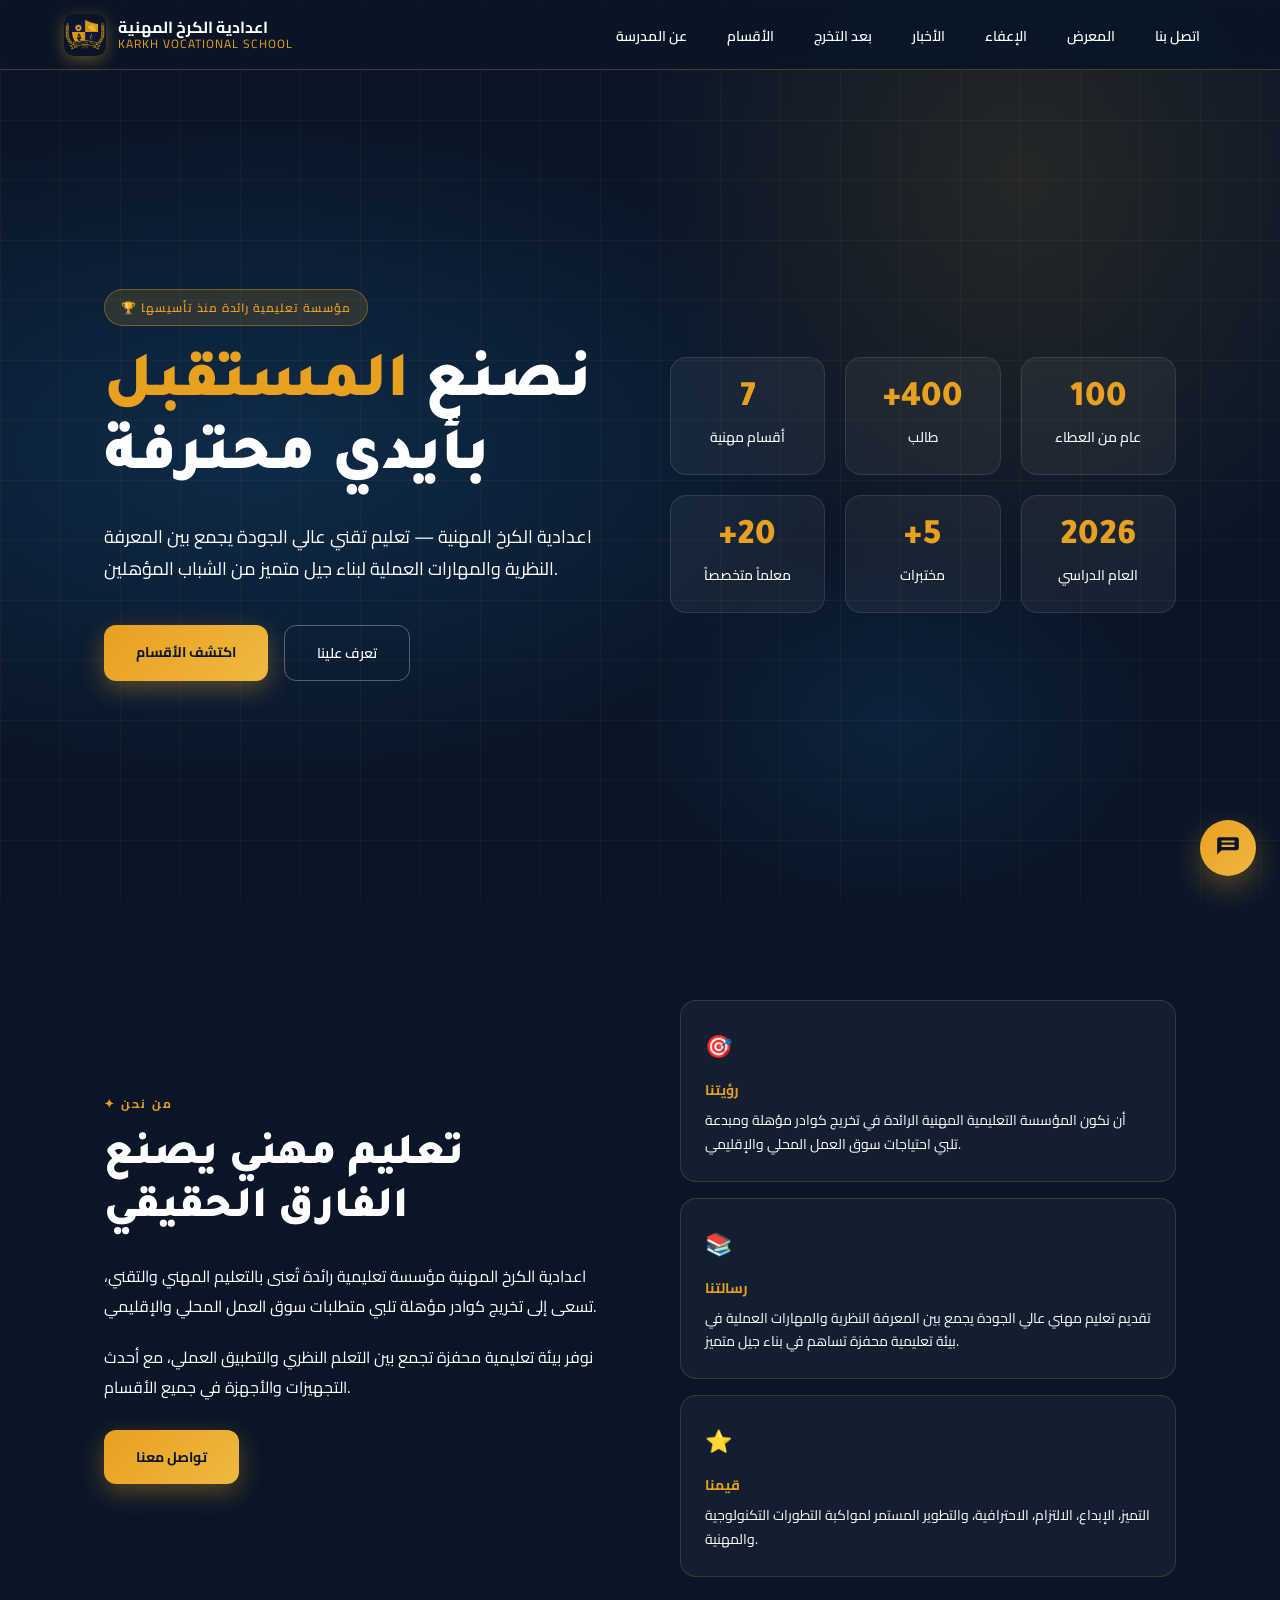
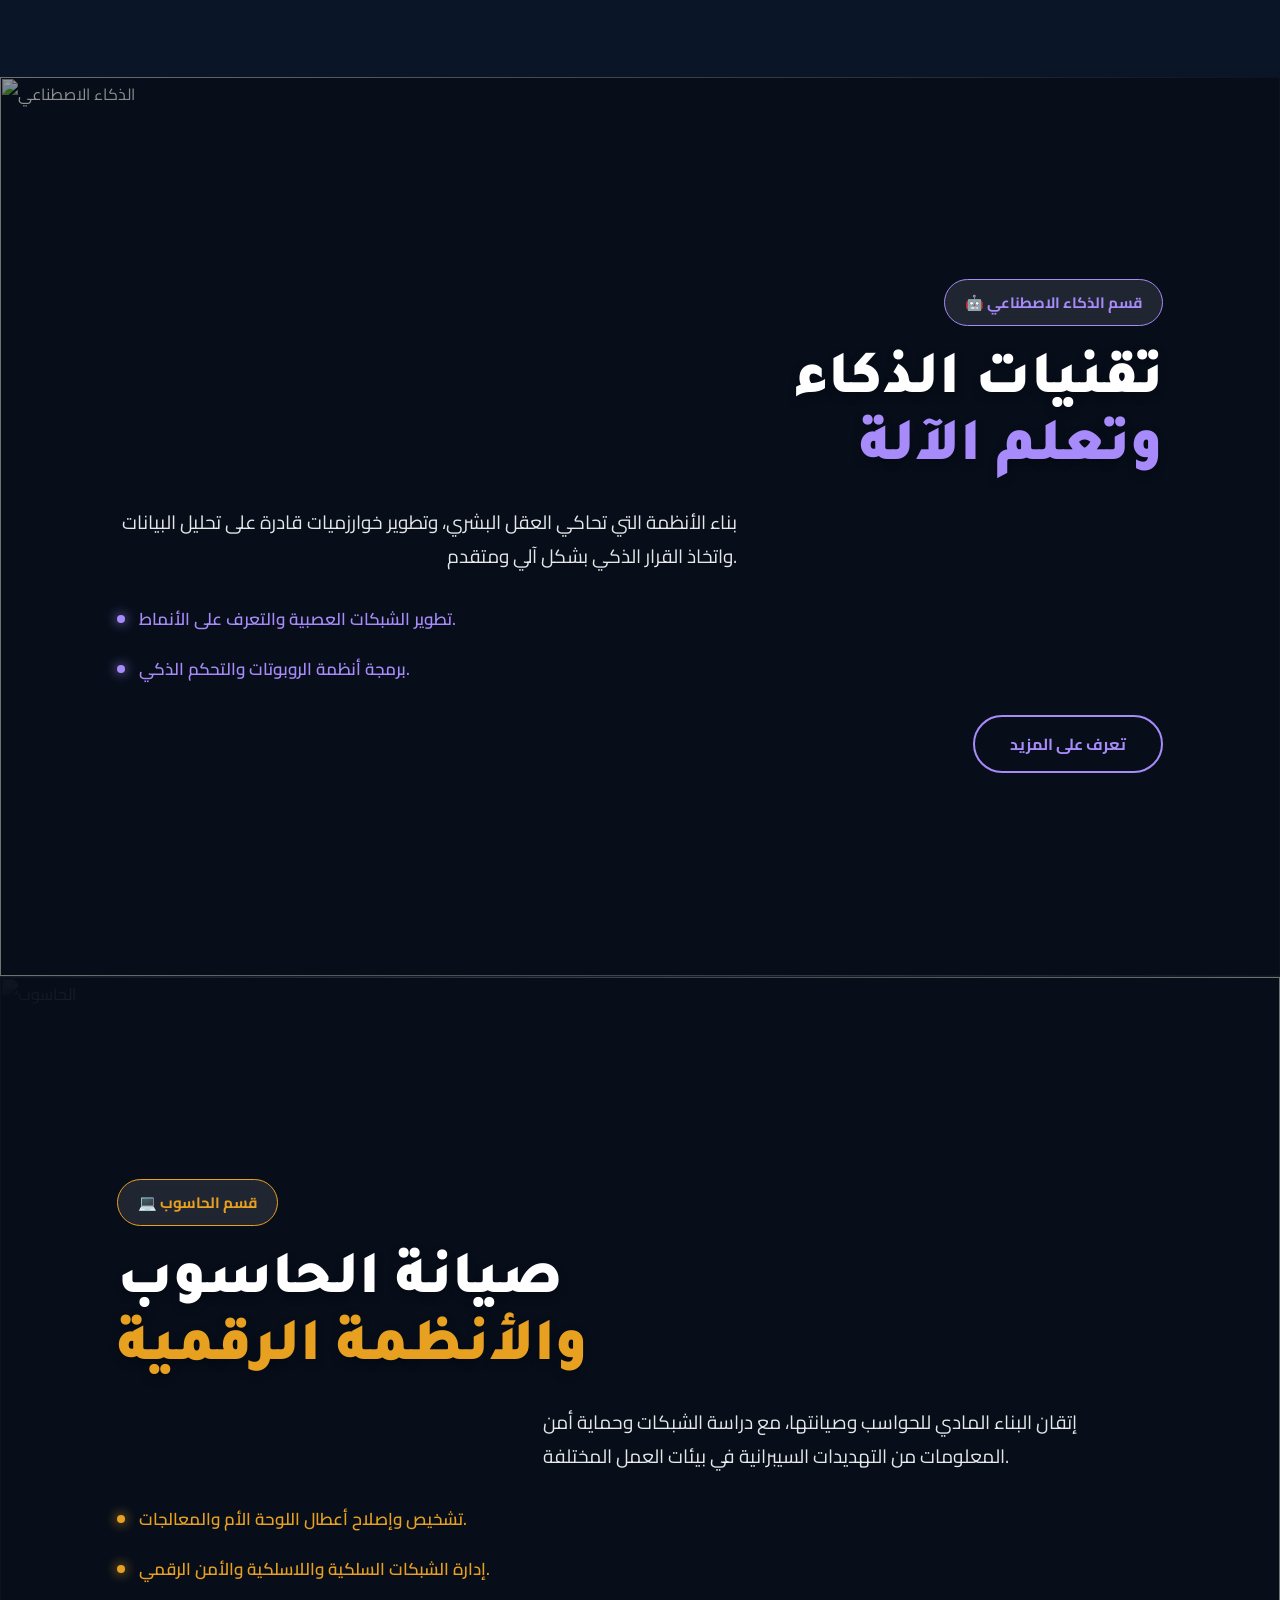
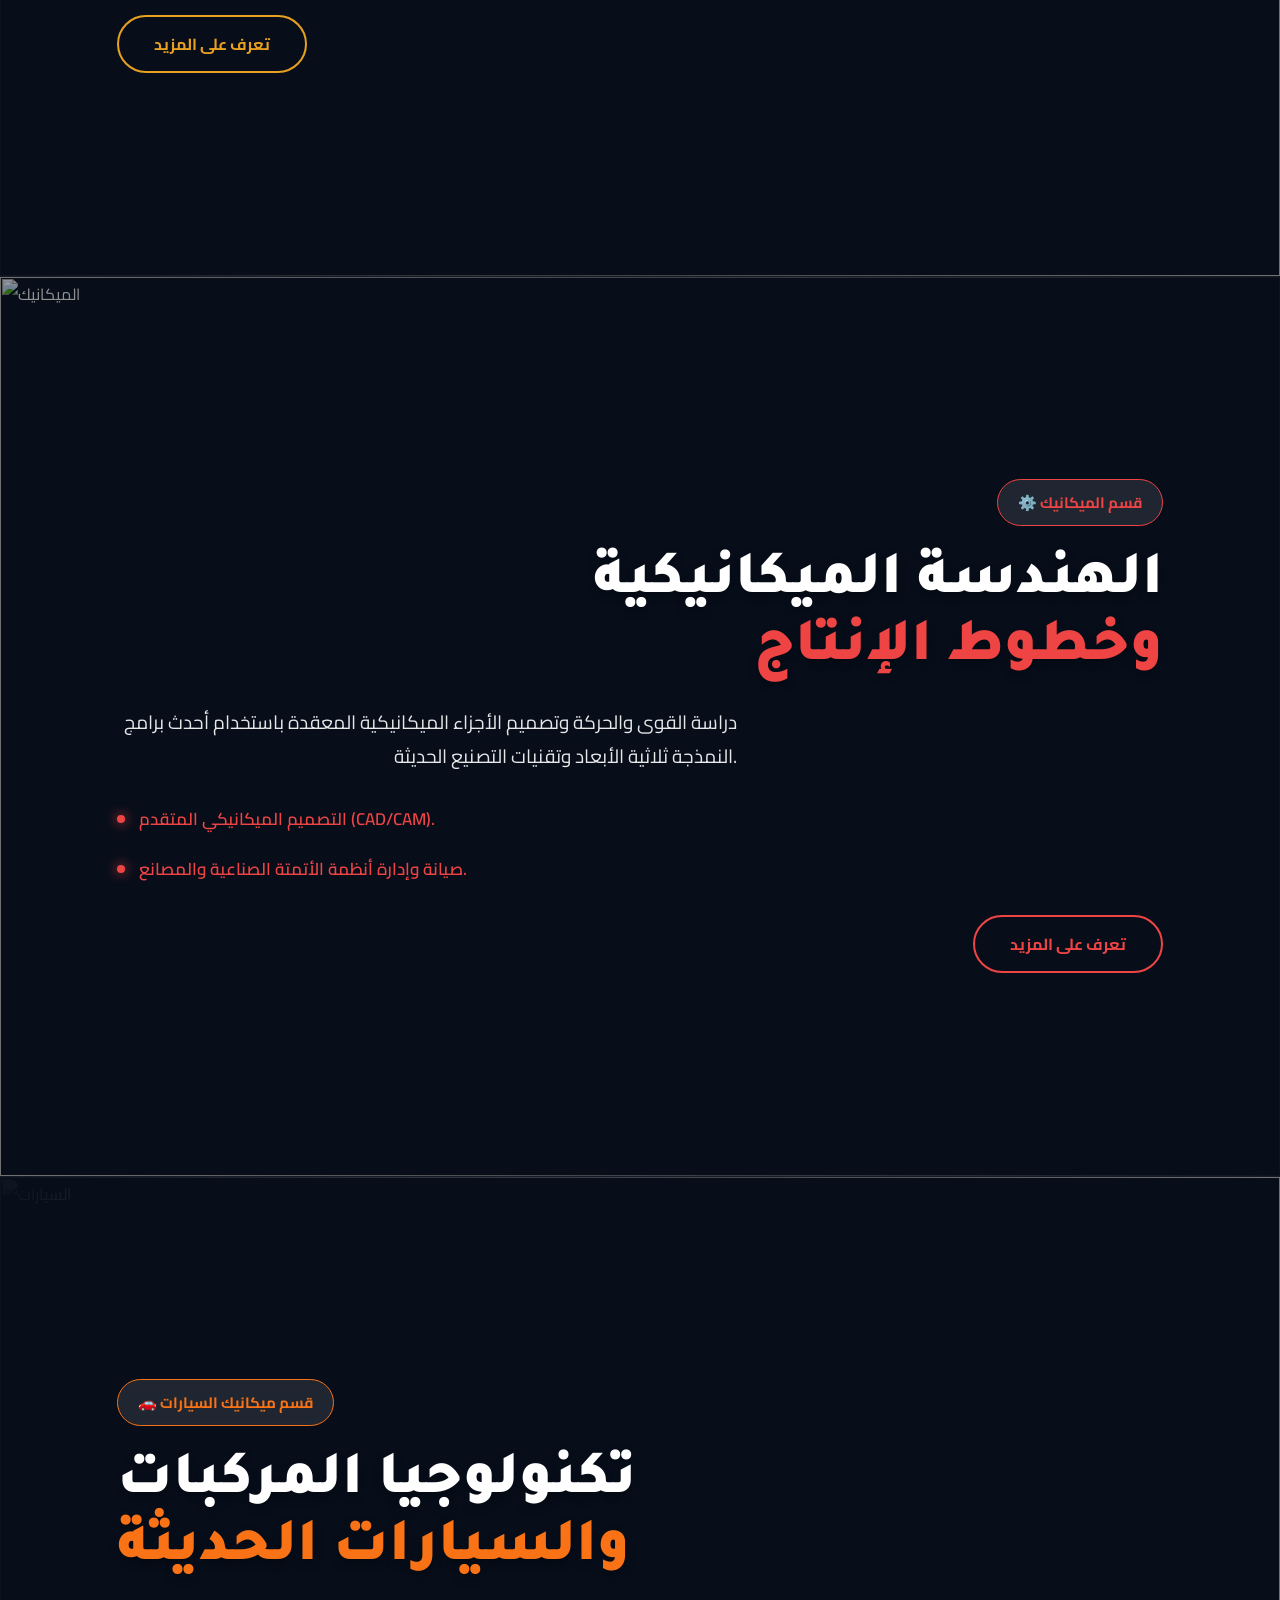
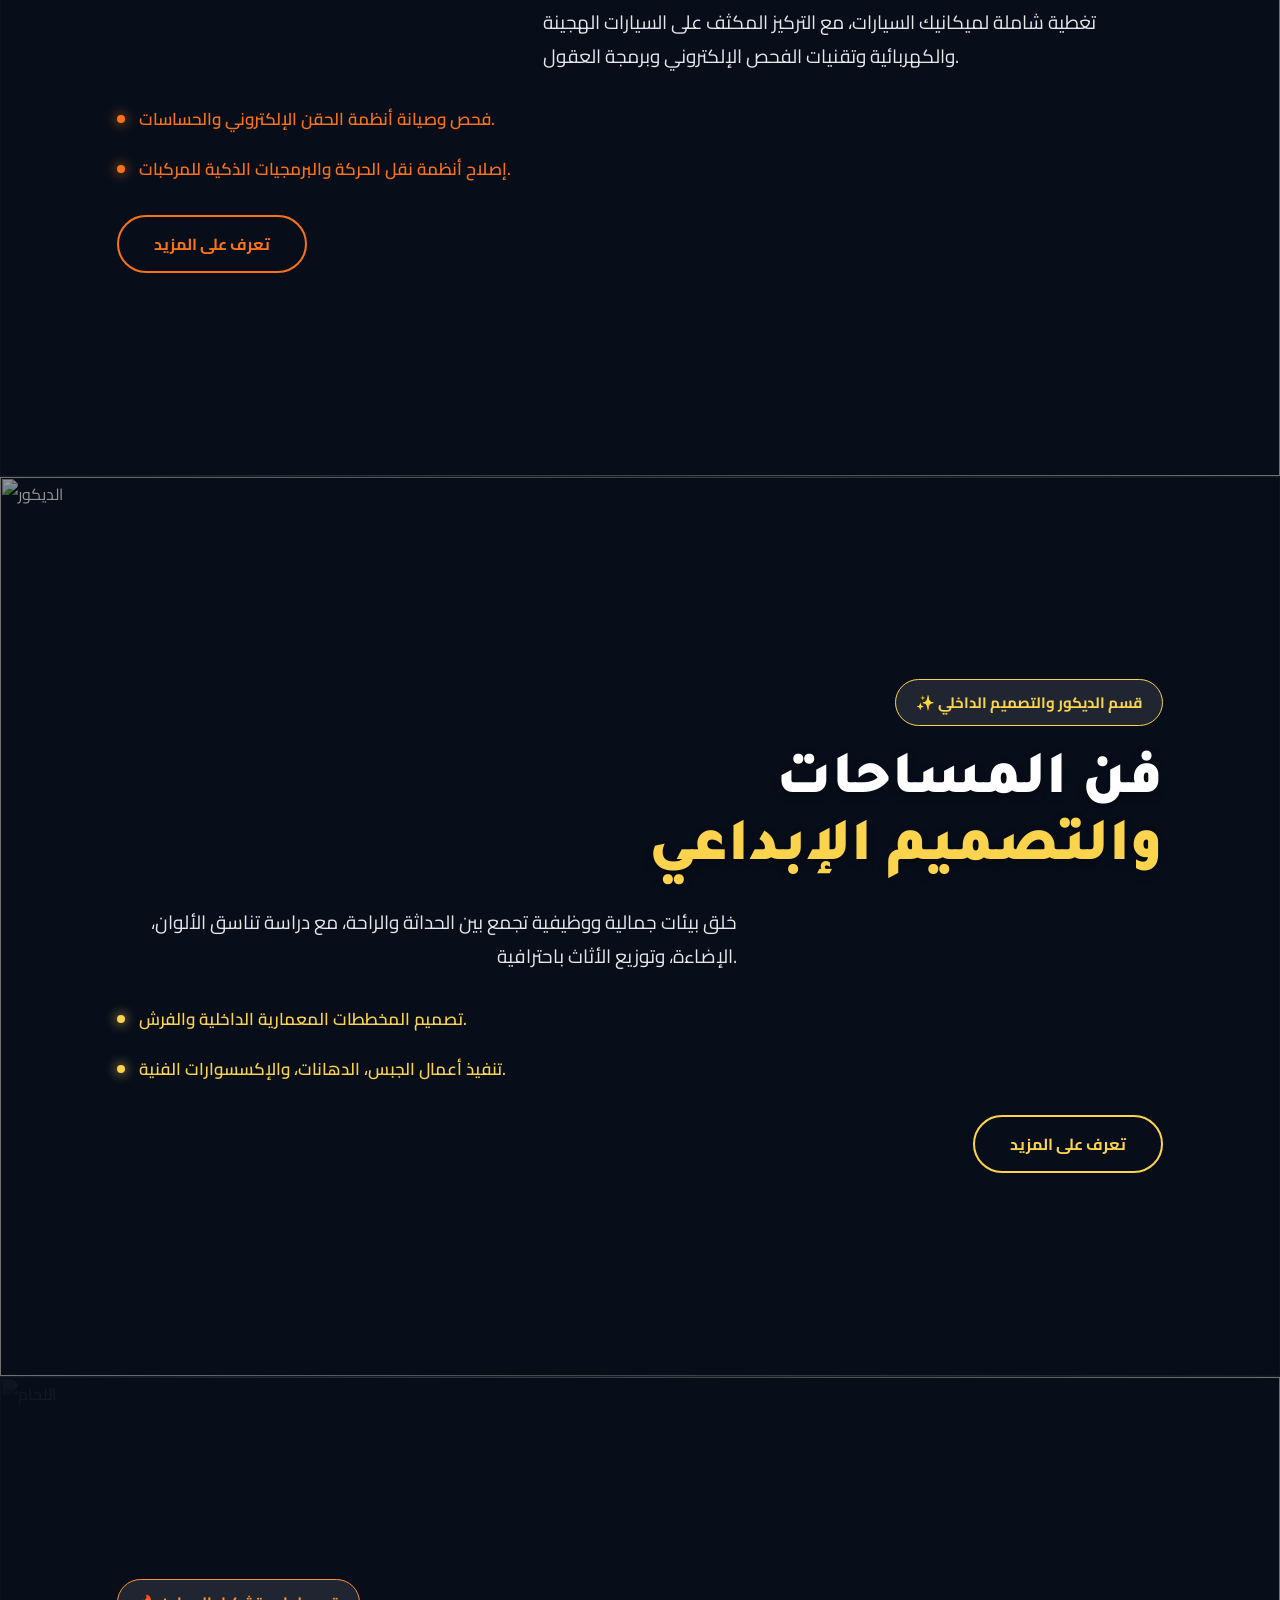
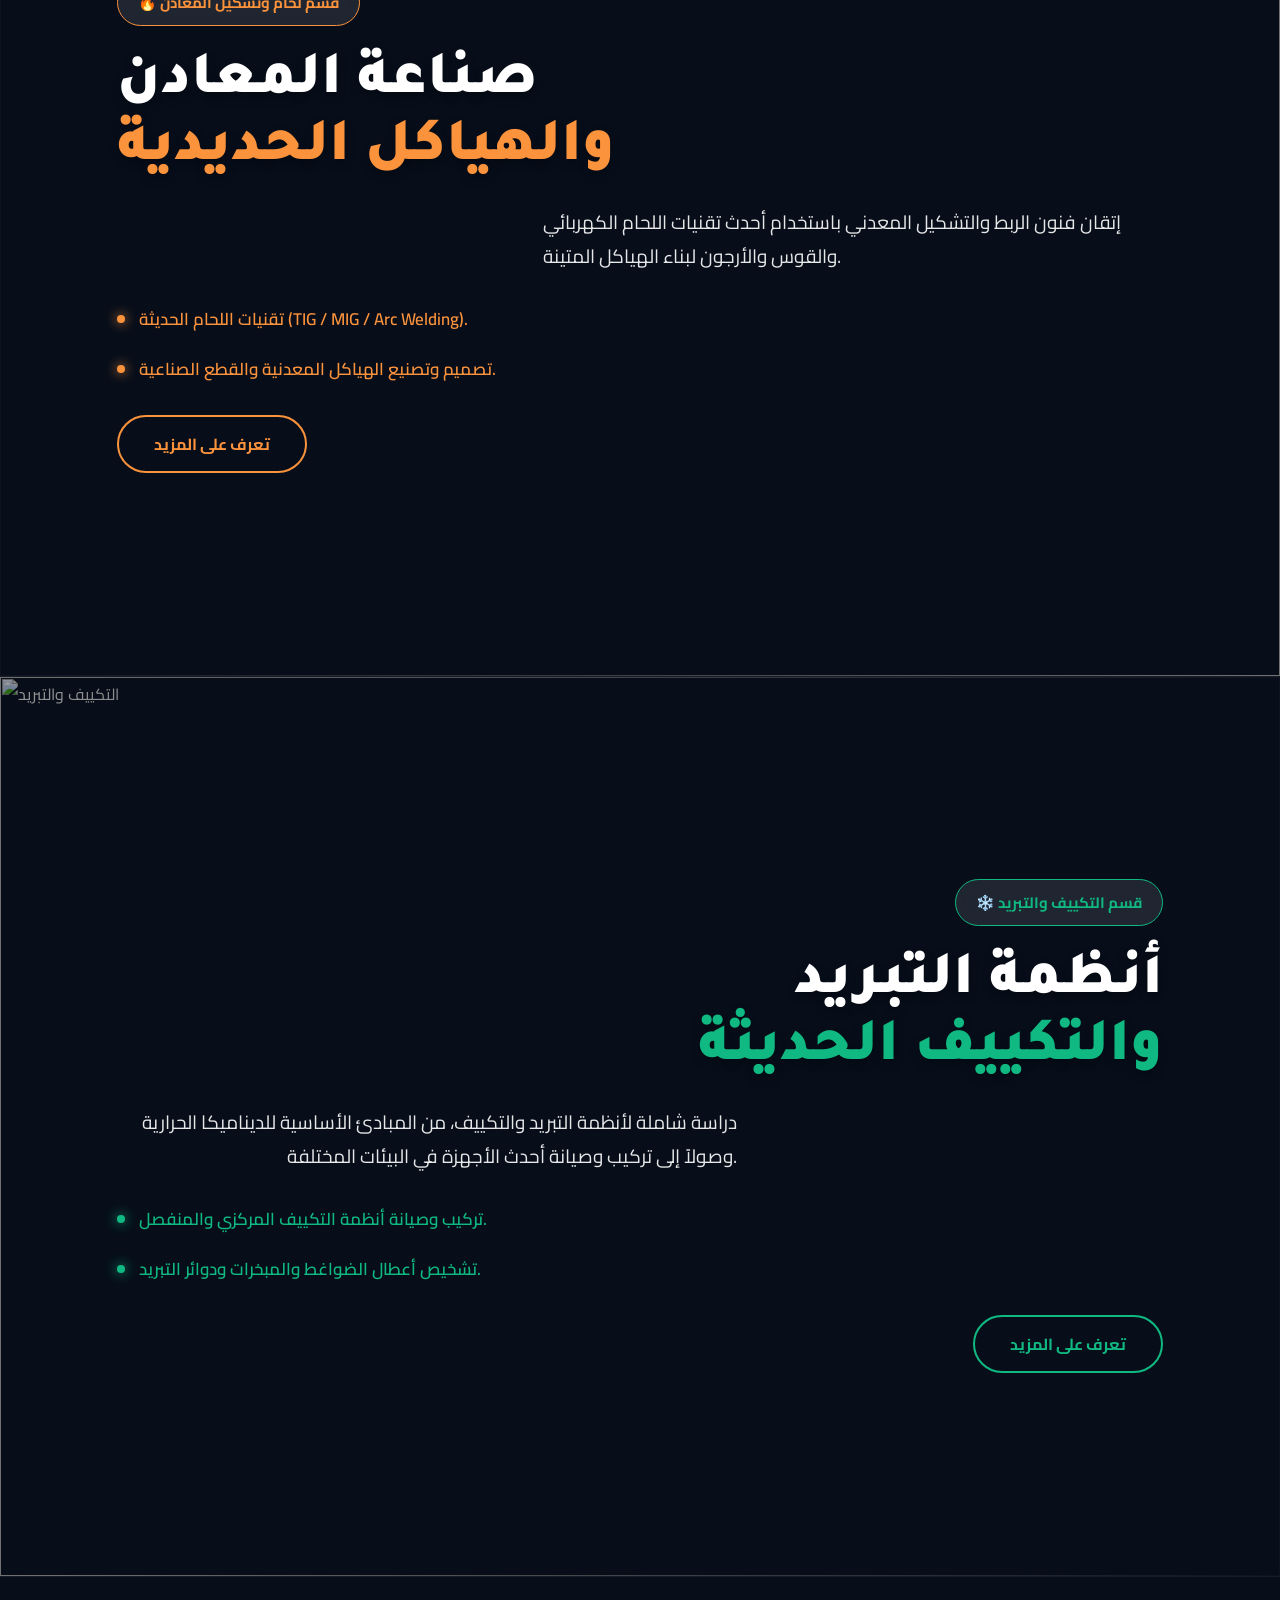
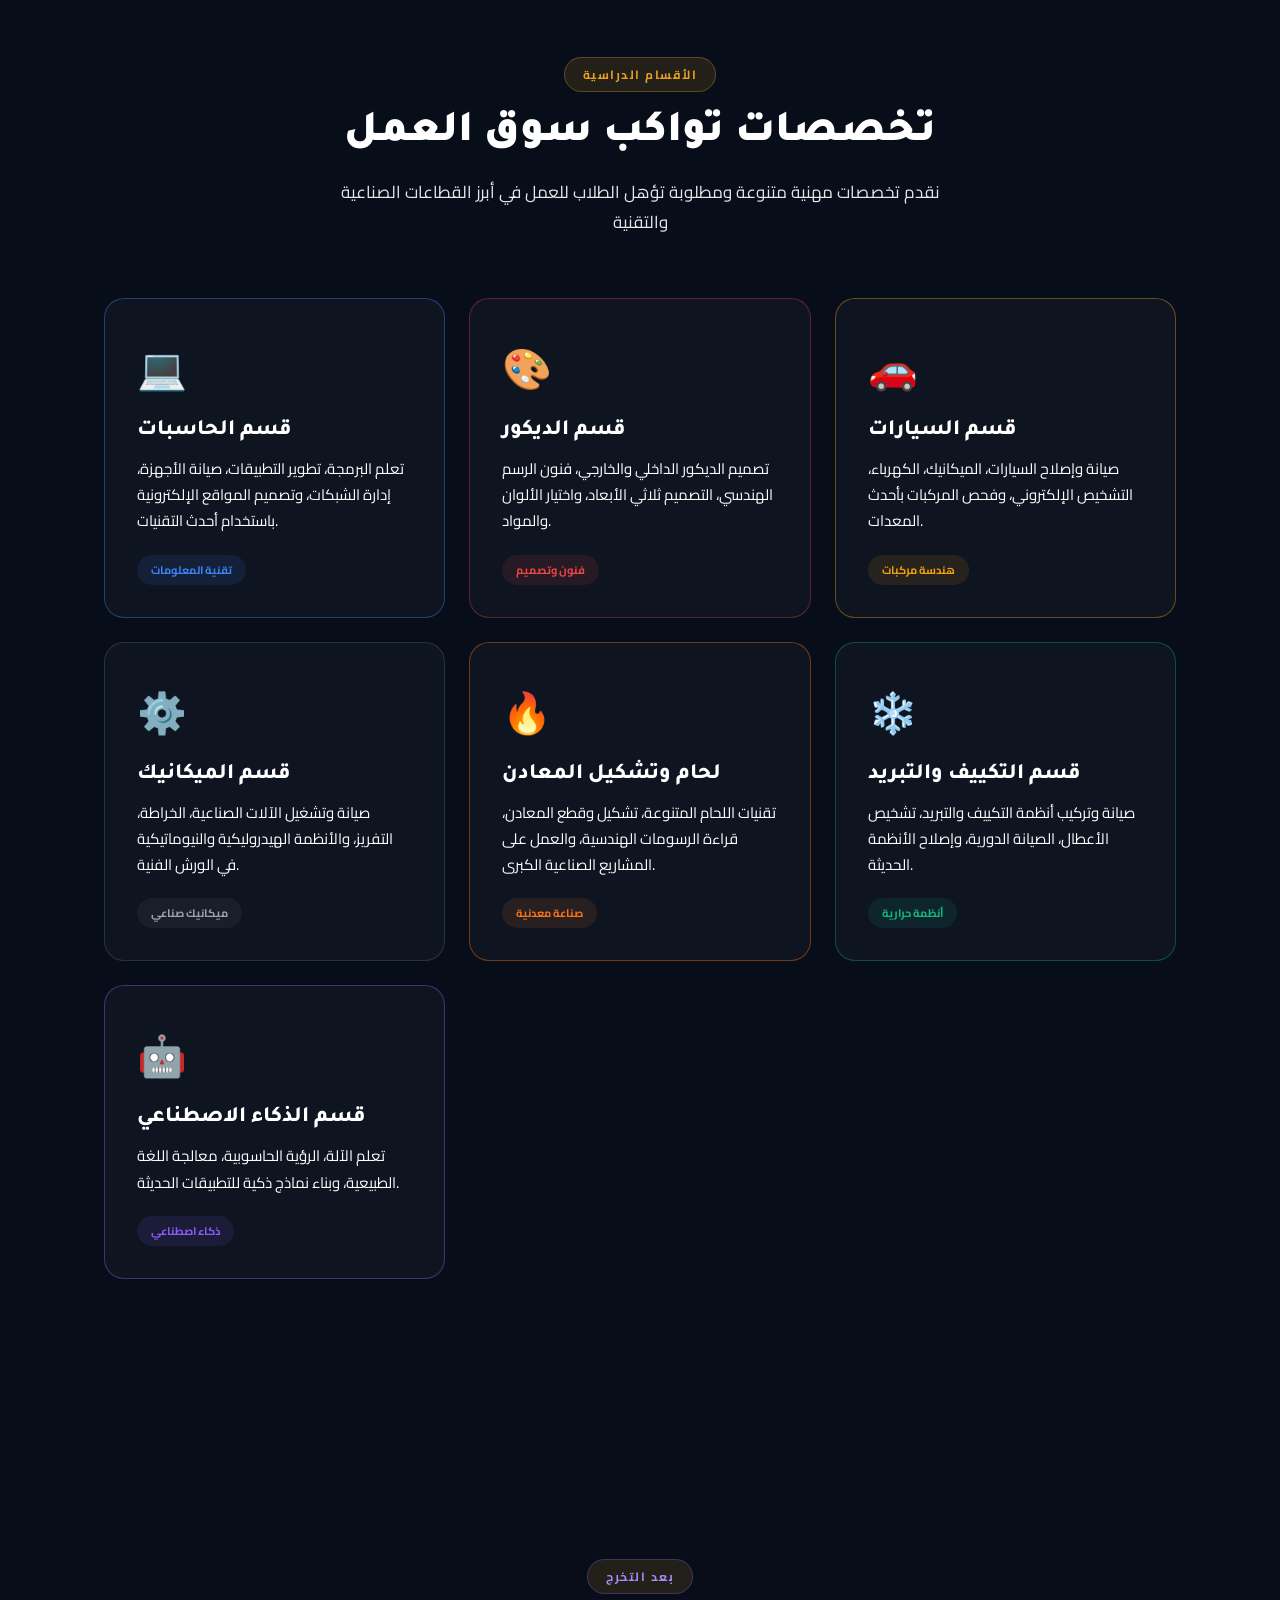
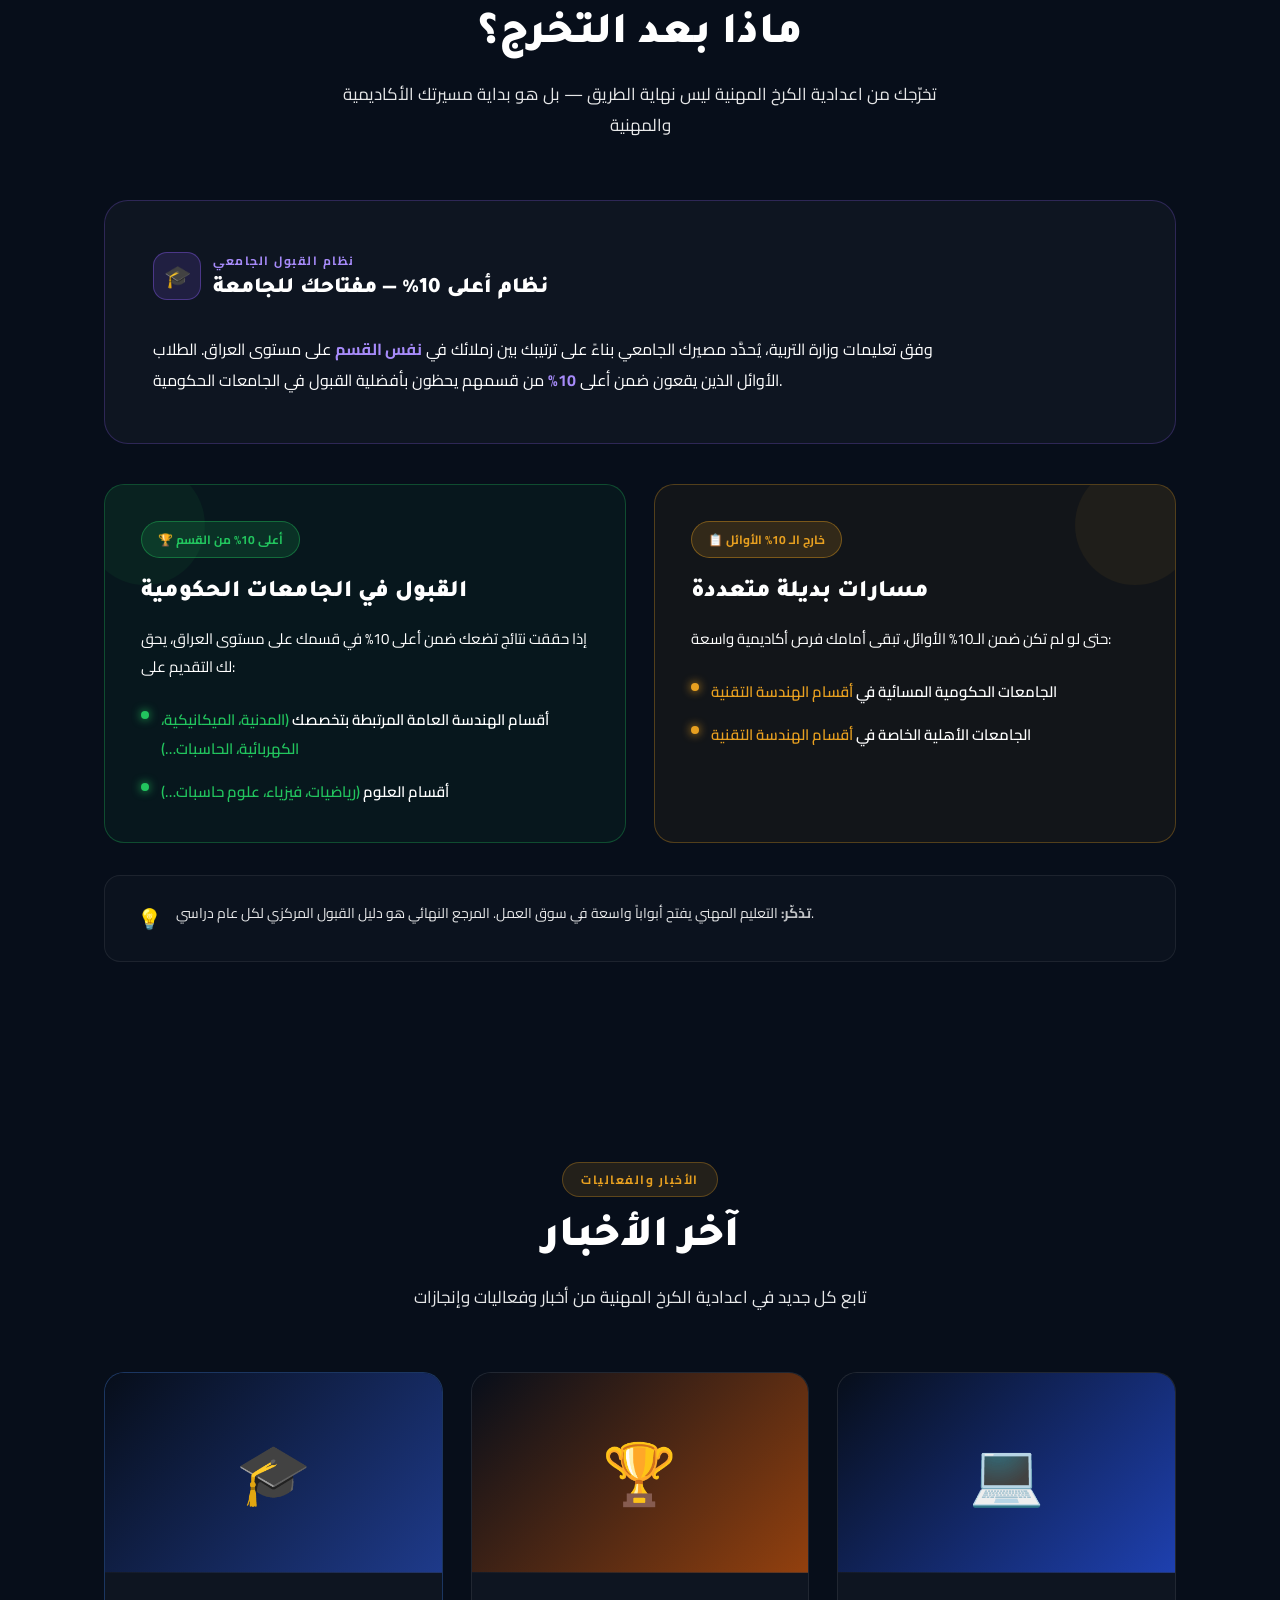
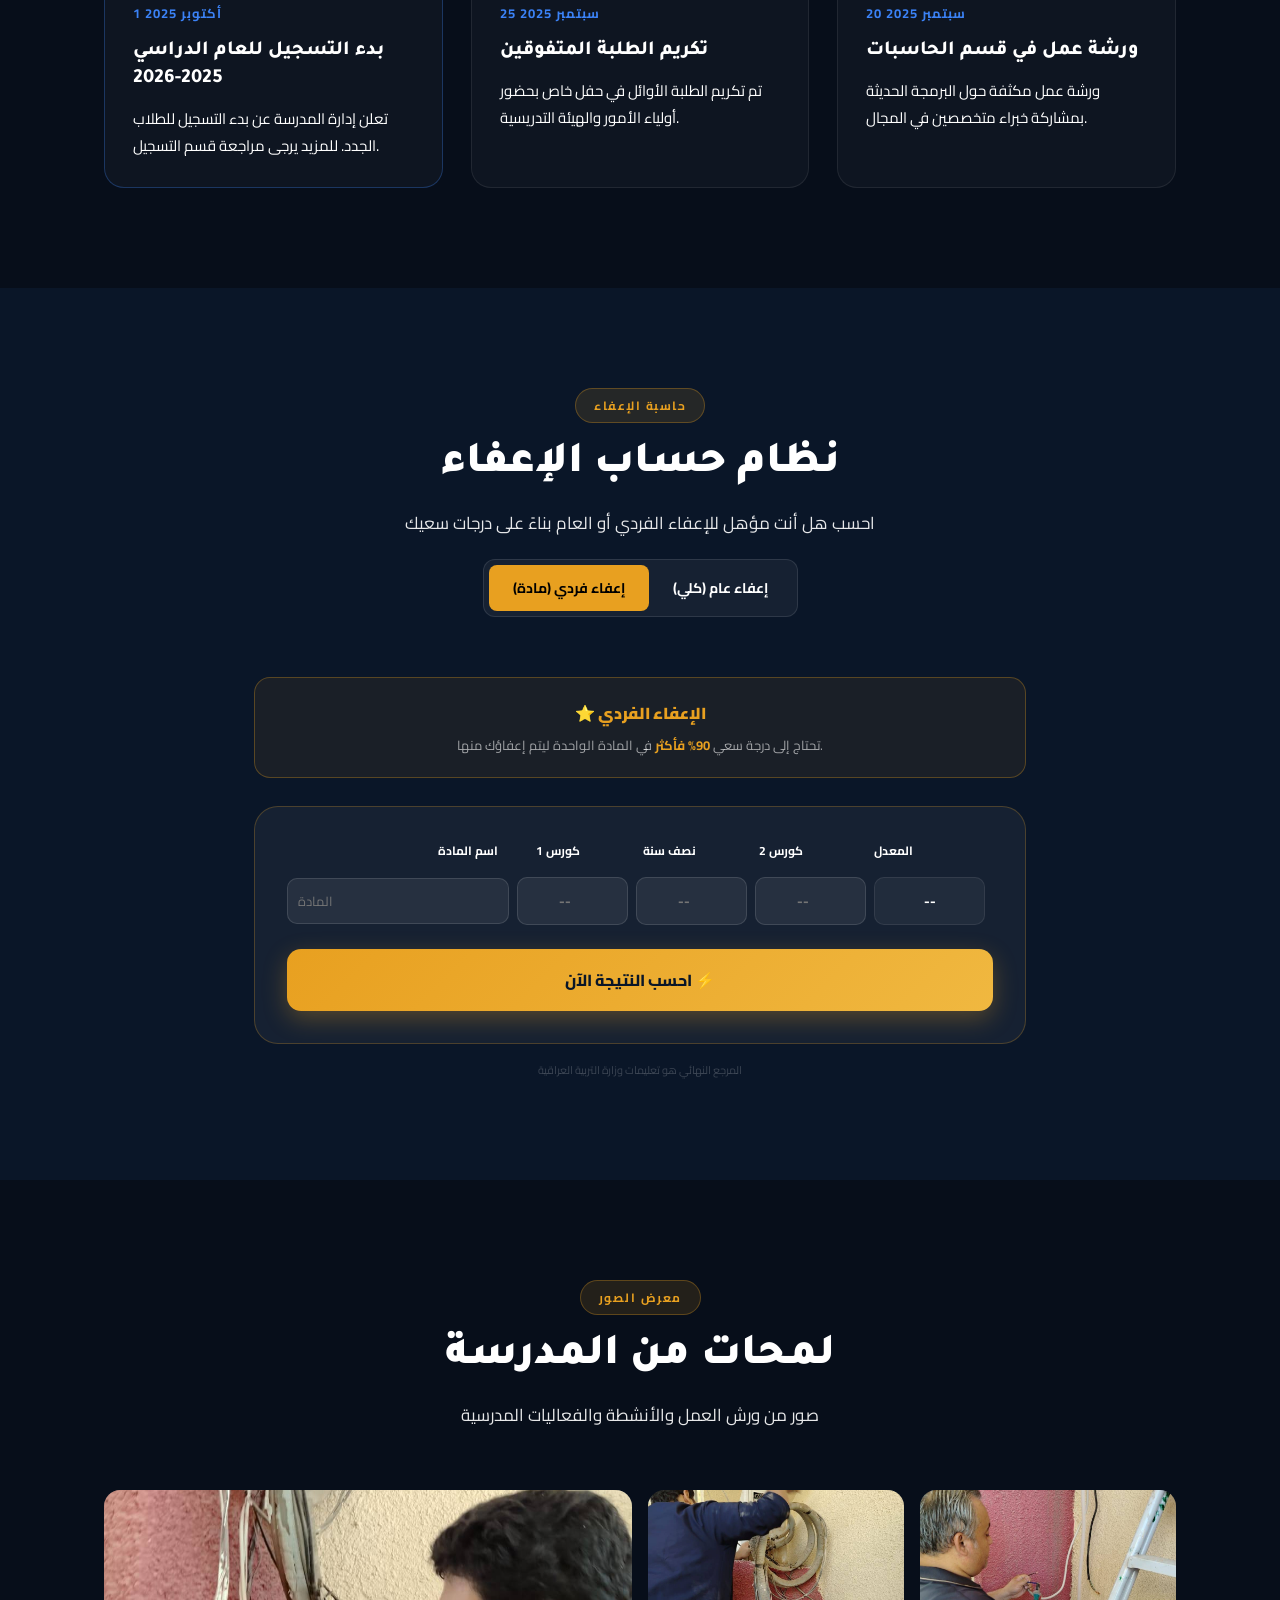
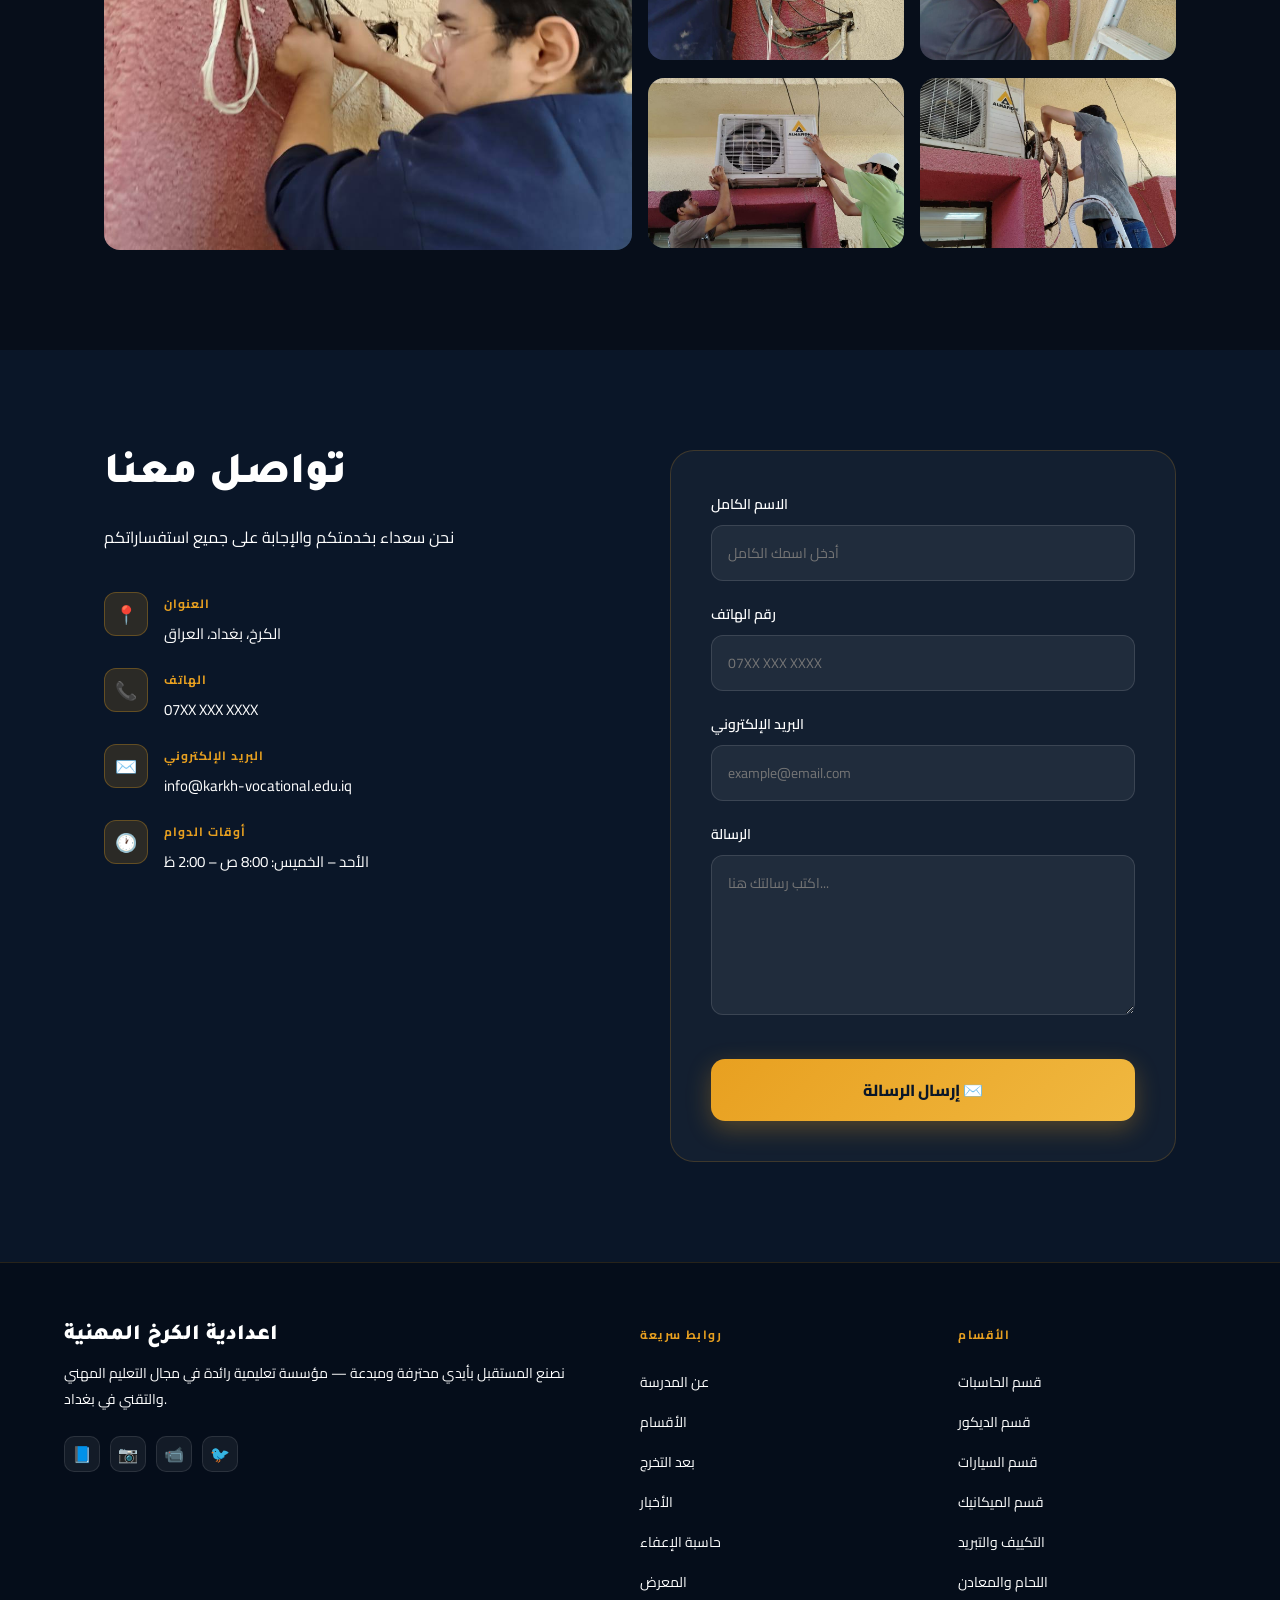
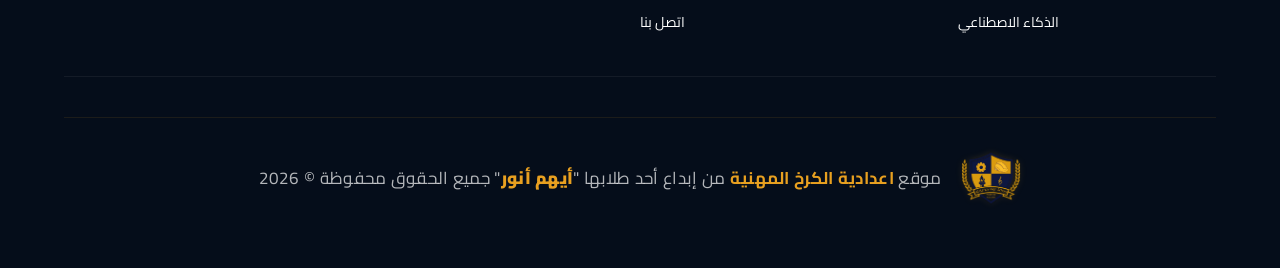
==== commit 273d8db6: "Update school name from ثانوية to اعدادية" ====
--- a/tindex.html
+++ b/tindex.html
@@ -2,24 +2,24 @@
   <meta charset="UTF-8">
   <meta name="viewport" content="width=device-width, initial-scale=1.0">
   
-  <title>ثانوية الكرخ المهنية | تعليم مهني وتقني في بغداد</title>
-  <meta name="description" content="ثانوية الكرخ المهنية في بغداد — تعليم مهني وتقني متكامل يشمل: الذكاء الاصطناعي، الحاسبات، السيارات، الميكانيك، الديكور، التكييف، واللحام.">
-  <meta name="keywords" content="ثانوية الكرخ المهنية, تعليم مهني بغداد, ثانوية مهنية العراق, قسم الحاسبات, قسم السيارات, قسم الذكاء الاصطناعي">
-  <meta name="author" content="ثانوية الكرخ المهنية">
+  <title>اعدادية الكرخ المهنية | تعليم مهني وتقني في بغداد</title>
+  <meta name="description" content="اعدادية الكرخ المهنية في بغداد — تعليم مهني وتقني متكامل يشمل: الذكاء الاصطناعي، الحاسبات، السيارات، الميكانيك، الديكور، التكييف، واللحام.">
+  <meta name="keywords" content="اعدادية الكرخ المهنية, تعليم مهني بغداد, اعدادية مهنية العراق, قسم الحاسبات, قسم السيارات, قسم الذكاء الاصطناعي">
+  <meta name="author" content="اعدادية الكرخ المهنية">
   <meta name="robots" content="index, follow">
   
-  <link rel="canonical" href="https://al-karkh.school/">
+  <link rel="canonical" href="https://alkarkh-edu.school/">
 
   <meta property="og:type" content="website">
-  <meta property="og:url" content="https://al-karkh.school/">
-  <meta property="og:title" content="ثانوية الكرخ المهنية | تعليم مهني وتقني في بغداد">
+  <meta property="og:url" content="https://alkarkh-edu.school/">
+  <meta property="og:title" content="اعدادية الكرخ المهنية | تعليم مهني وتقني في بغداد">
   <meta property="og:description" content="تعليم مهني عالي الجودة — 7 أقسام متخصصة في قلب بغداد.">
-  <meta property="og:image" content="https://al-karkh.school/Images/1.jpg">
+  <meta property="og:image" content="https://alkarkh-edu.school/Images/1.jpg">
   <meta property="og:locale" content="ar_IQ">
 
   <link rel="manifest" href="manifest.json">
-  <link rel="icon" type="image/png" href="icons/icon-192.png">
-  <link rel="apple-touch-icon" href="icons/icon-192.png">
+  <link rel="icon" type="image/png" href="assets/icons/icon-192.png">
+  <link rel="apple-touch-icon" href="assets/icons/icon-192.png">
   <meta name="theme-color" content="#e8a020">
 
   <link rel="preconnect" href="https://fonts.googleapis.com">
@@ -53,7 +53,7 @@
   <a href="index.html" class="nav-logo">
 <div class="nav-logo-icon" style="background: none; border: none; padding: 0;"><img src="assets/icons/icon-192.png" alt="Logo" style="height: 40px; width: auto; display: block;"></div>
     <div class="nav-logo-text">
-      ثانوية الكرخ المهنية
+      اعدادية الكرخ المهنية
       <span>KARKH VOCATIONAL SCHOOL</span>
     </div>
   </a>
@@ -86,7 +86,7 @@
         بأيدي محترفة
       </h1>
       <p class="hero-subtitle">
-        ثانوية الكرخ المهنية — تعليم تقني عالي الجودة يجمع بين المعرفة النظرية والمهارات العملية لبناء جيل متميز من الشباب المؤهلين.
+        اعدادية الكرخ المهنية — تعليم تقني عالي الجودة يجمع بين المعرفة النظرية والمهارات العملية لبناء جيل متميز من الشباب المؤهلين.
       </p>
       <div class="hero-btns">
         <a href="#departments" class="btn-primary">اكتشف الأقسام</a>
@@ -113,7 +113,7 @@
     <div class="reveal">
       <div class="about-label">✦ من نحن</div>
       <h2 class="about-title">تعليم مهني يصنع<br>الفارق الحقيقي</h2>
-      <p class="about-text">ثانوية الكرخ المهنية مؤسسة تعليمية رائدة تُعنى بالتعليم المهني والتقني، تسعى إلى تخريج كوادر مؤهلة تلبي متطلبات سوق العمل المحلي والإقليمي.</p>
+      <p class="about-text">اعدادية الكرخ المهنية مؤسسة تعليمية رائدة تُعنى بالتعليم المهني والتقني، تسعى إلى تخريج كوادر مؤهلة تلبي متطلبات سوق العمل المحلي والإقليمي.</p>
       <p class="about-text">نوفر بيئة تعليمية محفزة تجمع بين التعلم النظري والتطبيق العملي، مع أحدث التجهيزات والأجهزة في جميع الأقسام.</p>
       <a href="#contact" class="btn-primary" style="margin-top:8px;">تواصل معنا</a>
     </div>
@@ -346,7 +346,7 @@
     <div class="grad-header reveal">
       <div class="section-tag" style="color:#a78bfa; border-color:rgba(139,92,246,0.3);">بعد التخرج</div>
       <h2 class="section-title">ماذا بعد التخرج؟</h2>
-      <p class="section-desc">تخرّجك من ثانوية الكرخ المهنية ليس نهاية الطريق — بل هو بداية مسيرتك الأكاديمية والمهنية</p>
+      <p class="section-desc">تخرّجك من اعدادية الكرخ المهنية ليس نهاية الطريق — بل هو بداية مسيرتك الأكاديمية والمهنية</p>
     </div>
 
     <div class="grad-box reveal">
@@ -407,7 +407,7 @@
     <div class="section-header reveal">
       <div class="section-tag">الأخبار والفعاليات</div>
       <h2 class="section-title">آخر الأخبار</h2>
-      <p class="section-desc">تابع كل جديد في ثانوية الكرخ المهنية من أخبار وفعاليات وإنجازات</p>
+      <p class="section-desc">تابع كل جديد في اعدادية الكرخ المهنية من أخبار وفعاليات وإنجازات</p>
     </div>
     <div class="news-grid reveal">
       <div class="news-card featured">
@@ -570,7 +570,7 @@
 <footer>
   <div class="footer-top">
     <div class="footer-brand">
-      <h3>ثانوية الكرخ المهنية</h3>
+      <h3>اعدادية الكرخ المهنية</h3>
       <p>نصنع المستقبل بأيدي محترفة ومبدعة — مؤسسة تعليمية رائدة في مجال التعليم المهني والتقني في بغداد.</p>
       <div class="social-links">
         <a class="social-link" href="#" title="فيسبوك">📘</a>
@@ -629,7 +629,7 @@
             line-height: 1.6;
             letter-spacing: 0.3px;
         ">
-          موقع <span style="color: #e8a020; font-weight: 700;">ثانوية الكرخ المهنية</span> 
+          موقع <span style="color: #e8a020; font-weight: 700;">اعدادية الكرخ المهنية</span> 
             من إبداع أحد طلابها 
             "<span class="student-name" style="color: #e8a020; font-weight: 900; text-decoration: none;">أيهم أنور</span>" 
             جميع الحقوق محفوظة   © 2026
--- a/assets/css/style.css
+++ b/assets/css/style.css
@@ -131,7 +131,7 @@
 .dept-panels { background:var(--dark-bg); }
 .panel { position:relative; width:100%; min-height:100vh; display:flex; align-items:center; overflow:hidden; border-bottom:1px solid rgba(255,255,255,0.05); }
 .panel-bg { position:absolute; inset:0; z-index:0; }
-.panel-bg img { width:100%; height:100%; object-fit:cover; display:block; filter:brightness(.35) saturate(1.2); }
+.panel-bg img { width:100%; height:100%; object-fit:cover; display:block; filter:brightness(0.591) saturate(1.2); }
 .panel-overlay { position:absolute; inset:0; z-index:1; }
 .text-right .panel-overlay { background:linear-gradient(to right,rgba(7,14,26,0) 0%,rgba(7,14,26,0.95) 100%); }
 .text-left .panel-overlay  { background:linear-gradient(to left, rgba(7,14,26,0) 0%,rgba(7,14,26,0.95) 100%); }
@@ -515,7 +515,7 @@
   .nav-toggle { display:flex; }
   .panel { min-height:700px; }
   .panel-content { text-align:center !important; padding:60px 20px; }
-  .panel-overlay { background:rgba(7,14,26,0.85) !important; }
+  .panel-overlay { background:rgba(7,14,26,0.0) !important; }
   .panel-desc { margin:0 auto 30px; font-size:16px; }
   .panel-list li { justify-content:center; font-size:15px; }
   .panel-title { font-size:2.2rem; }
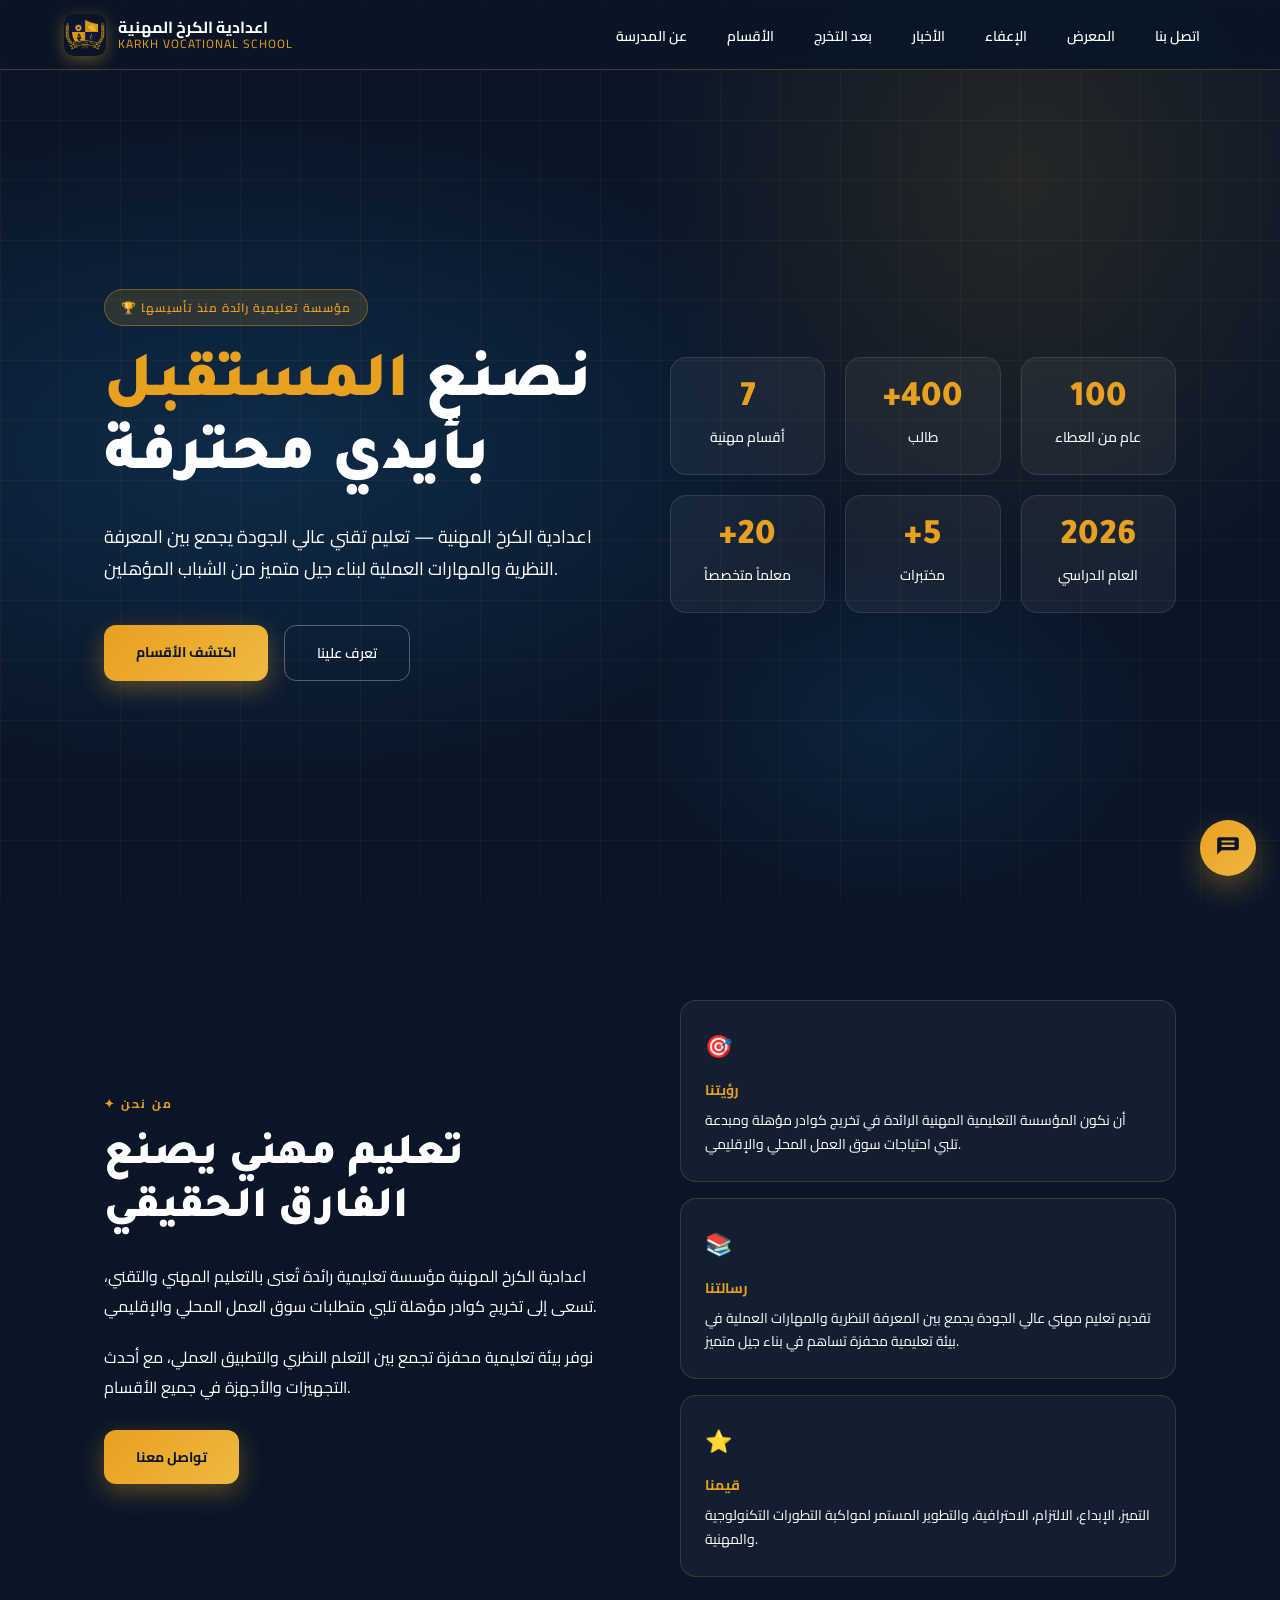
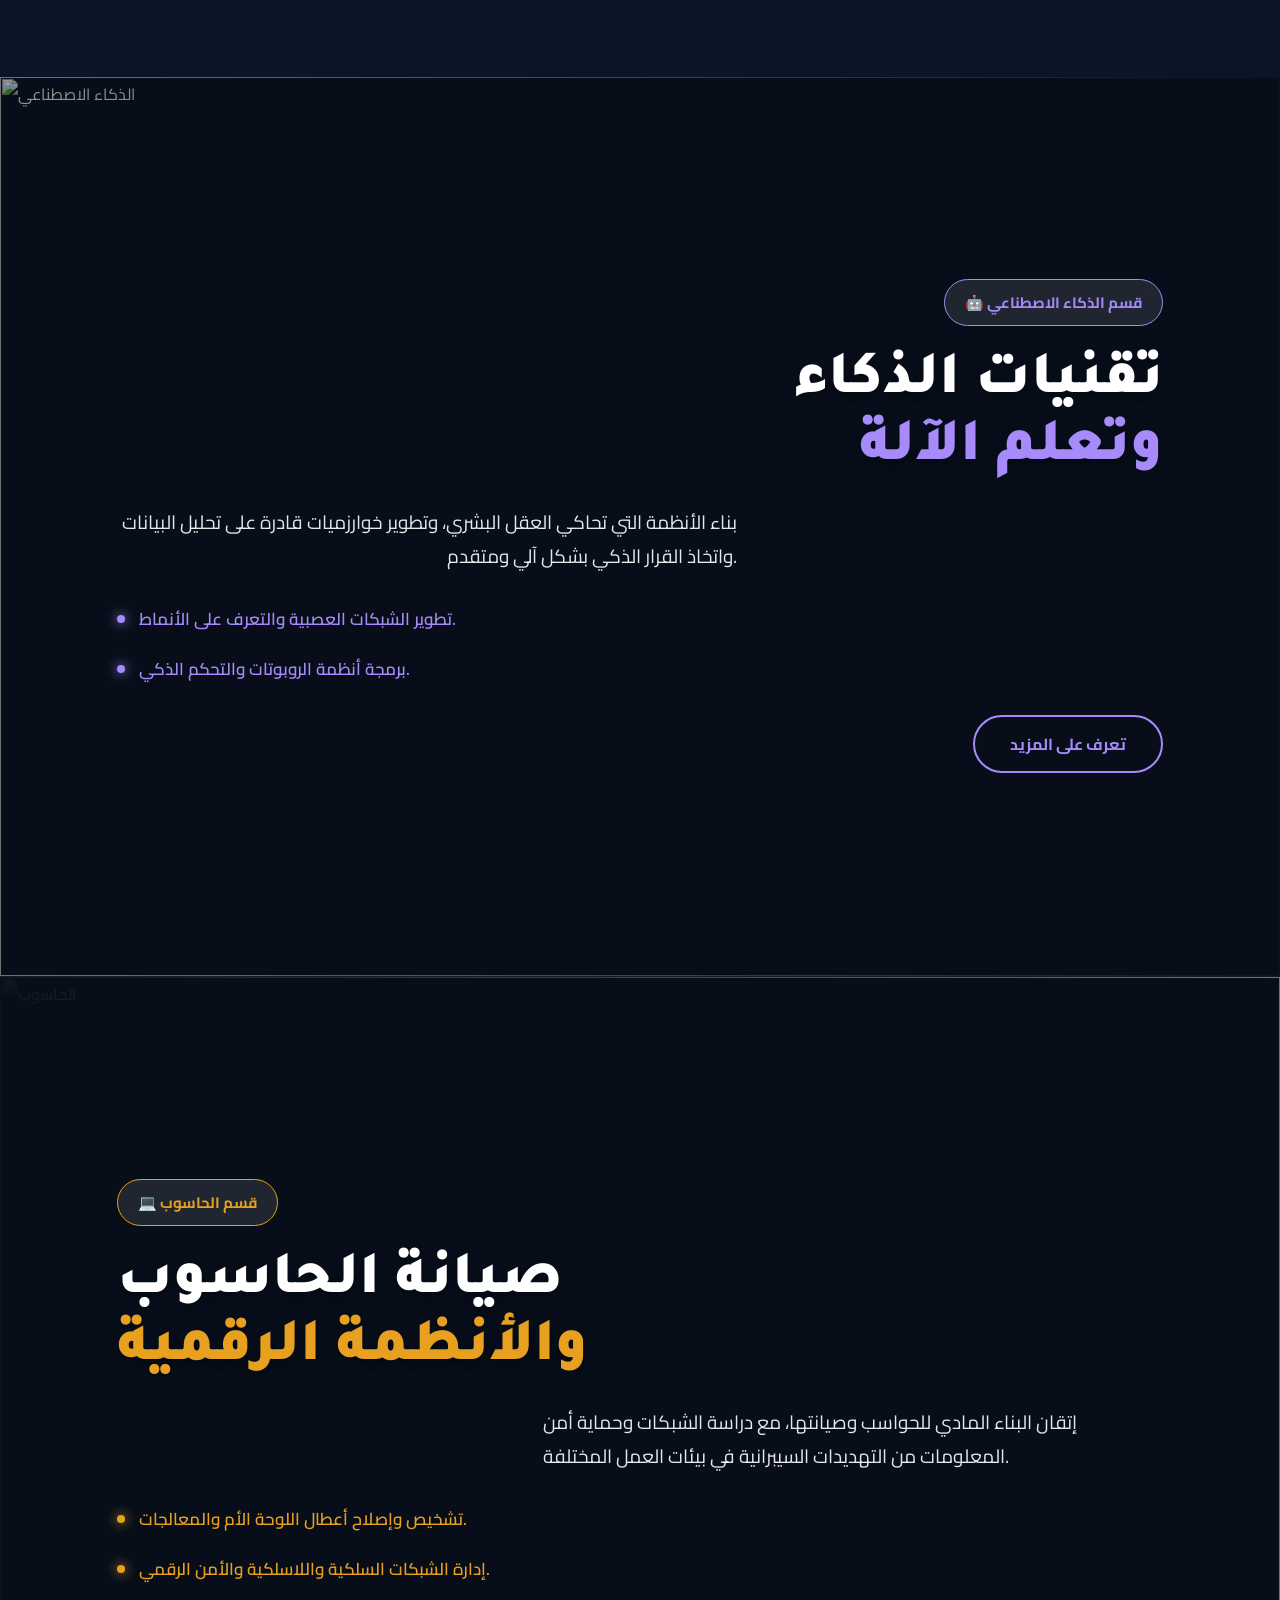
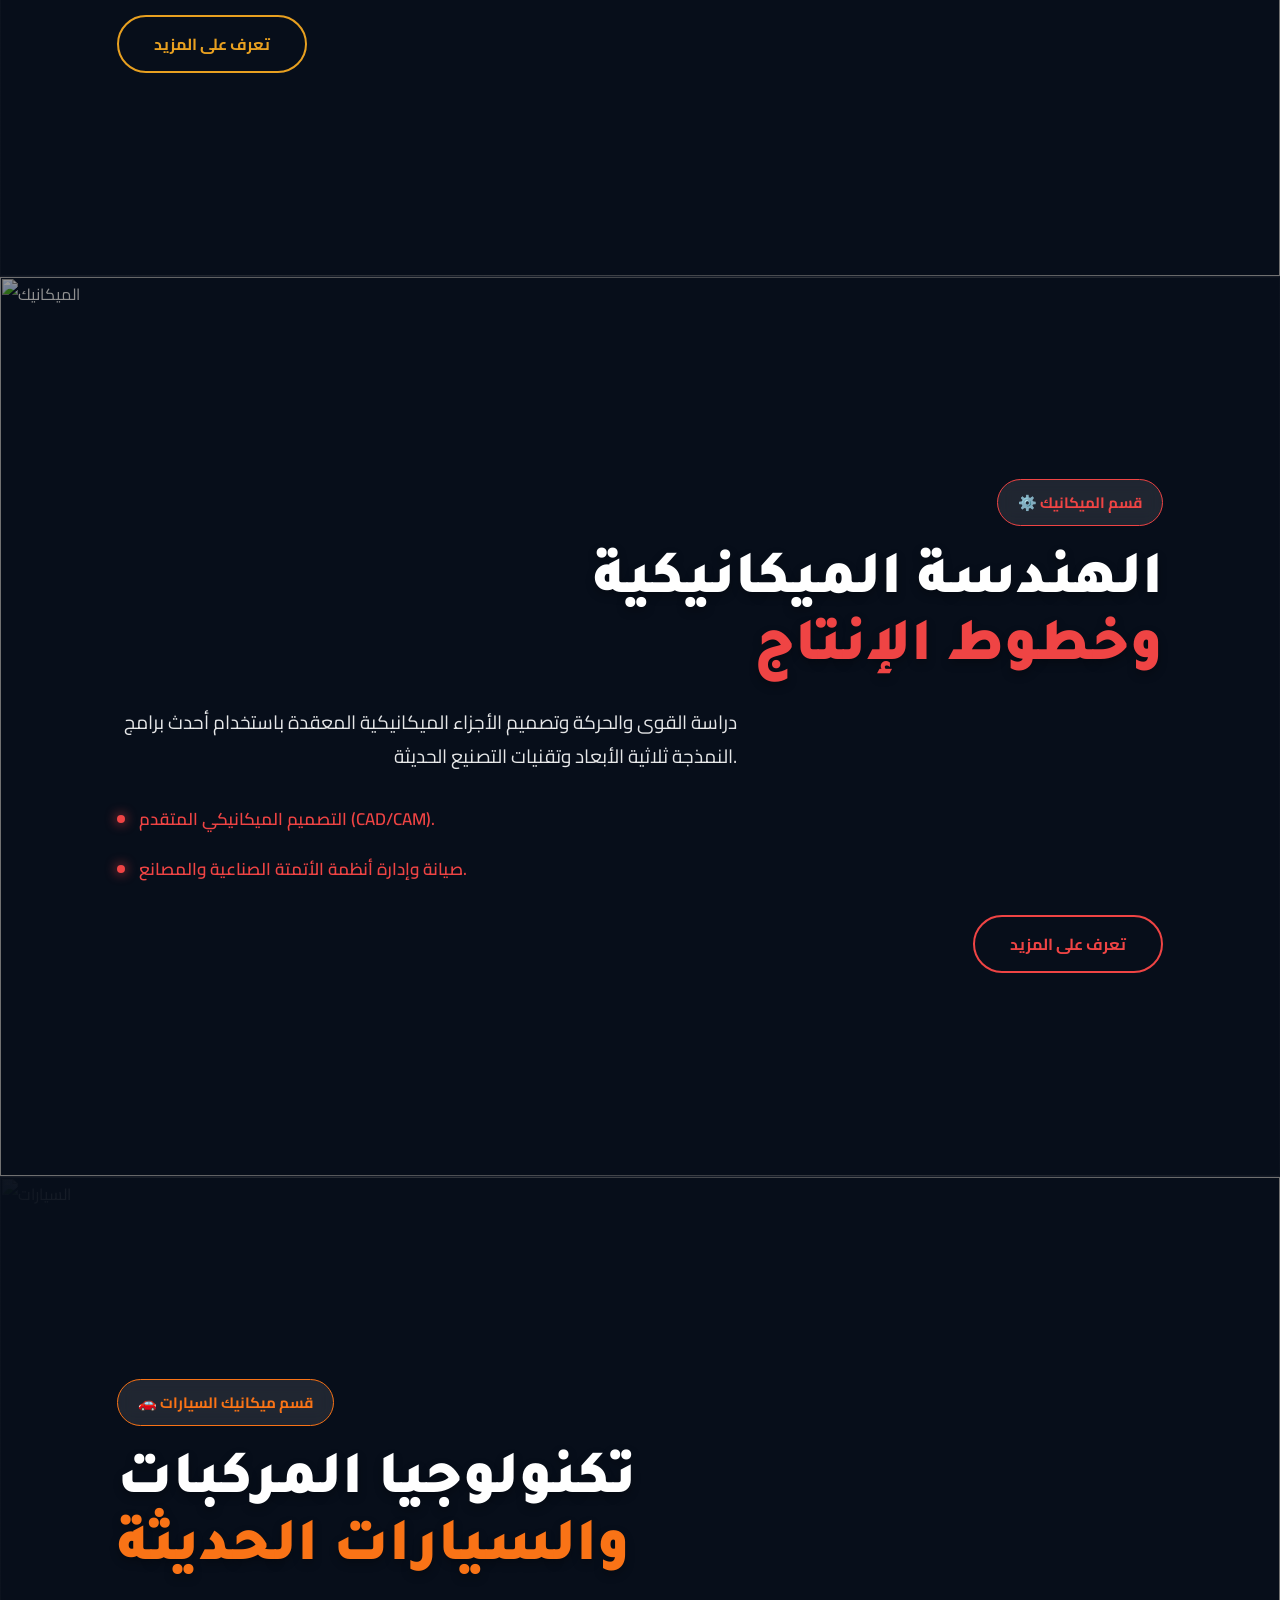
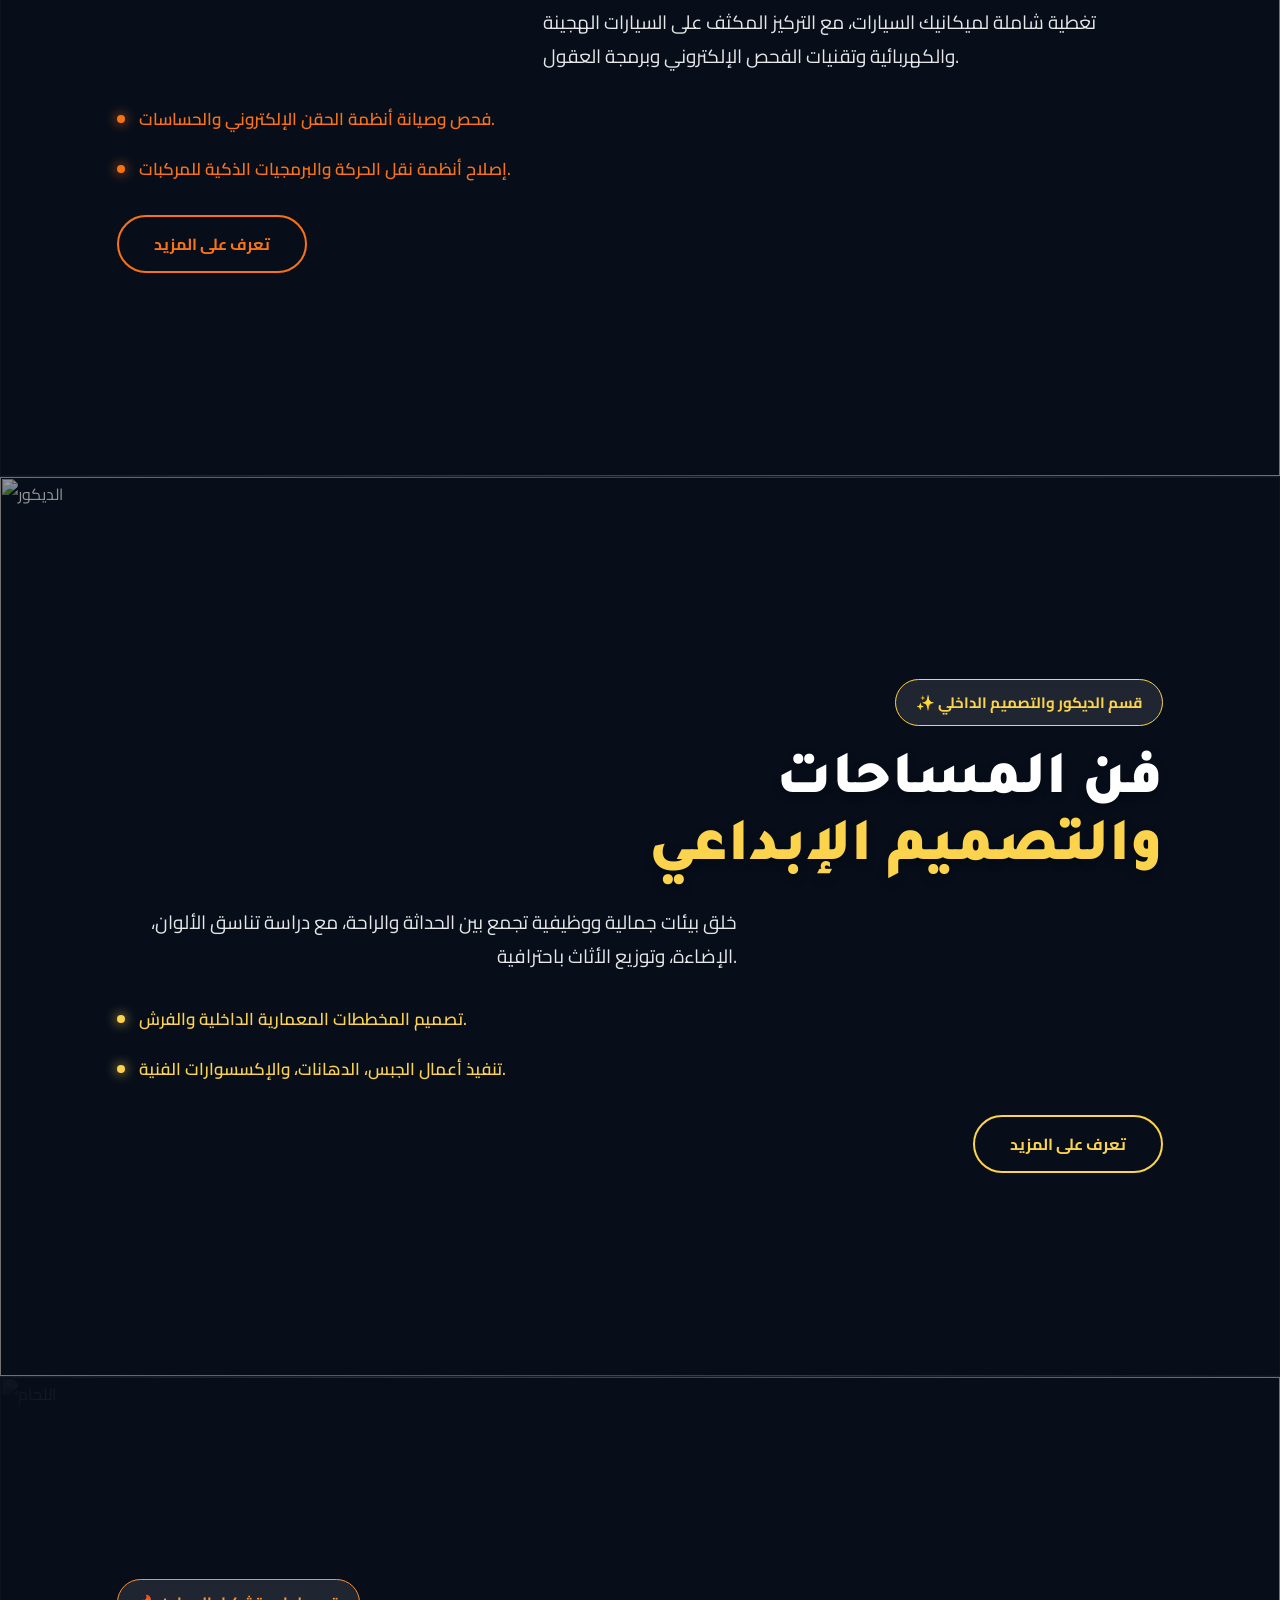
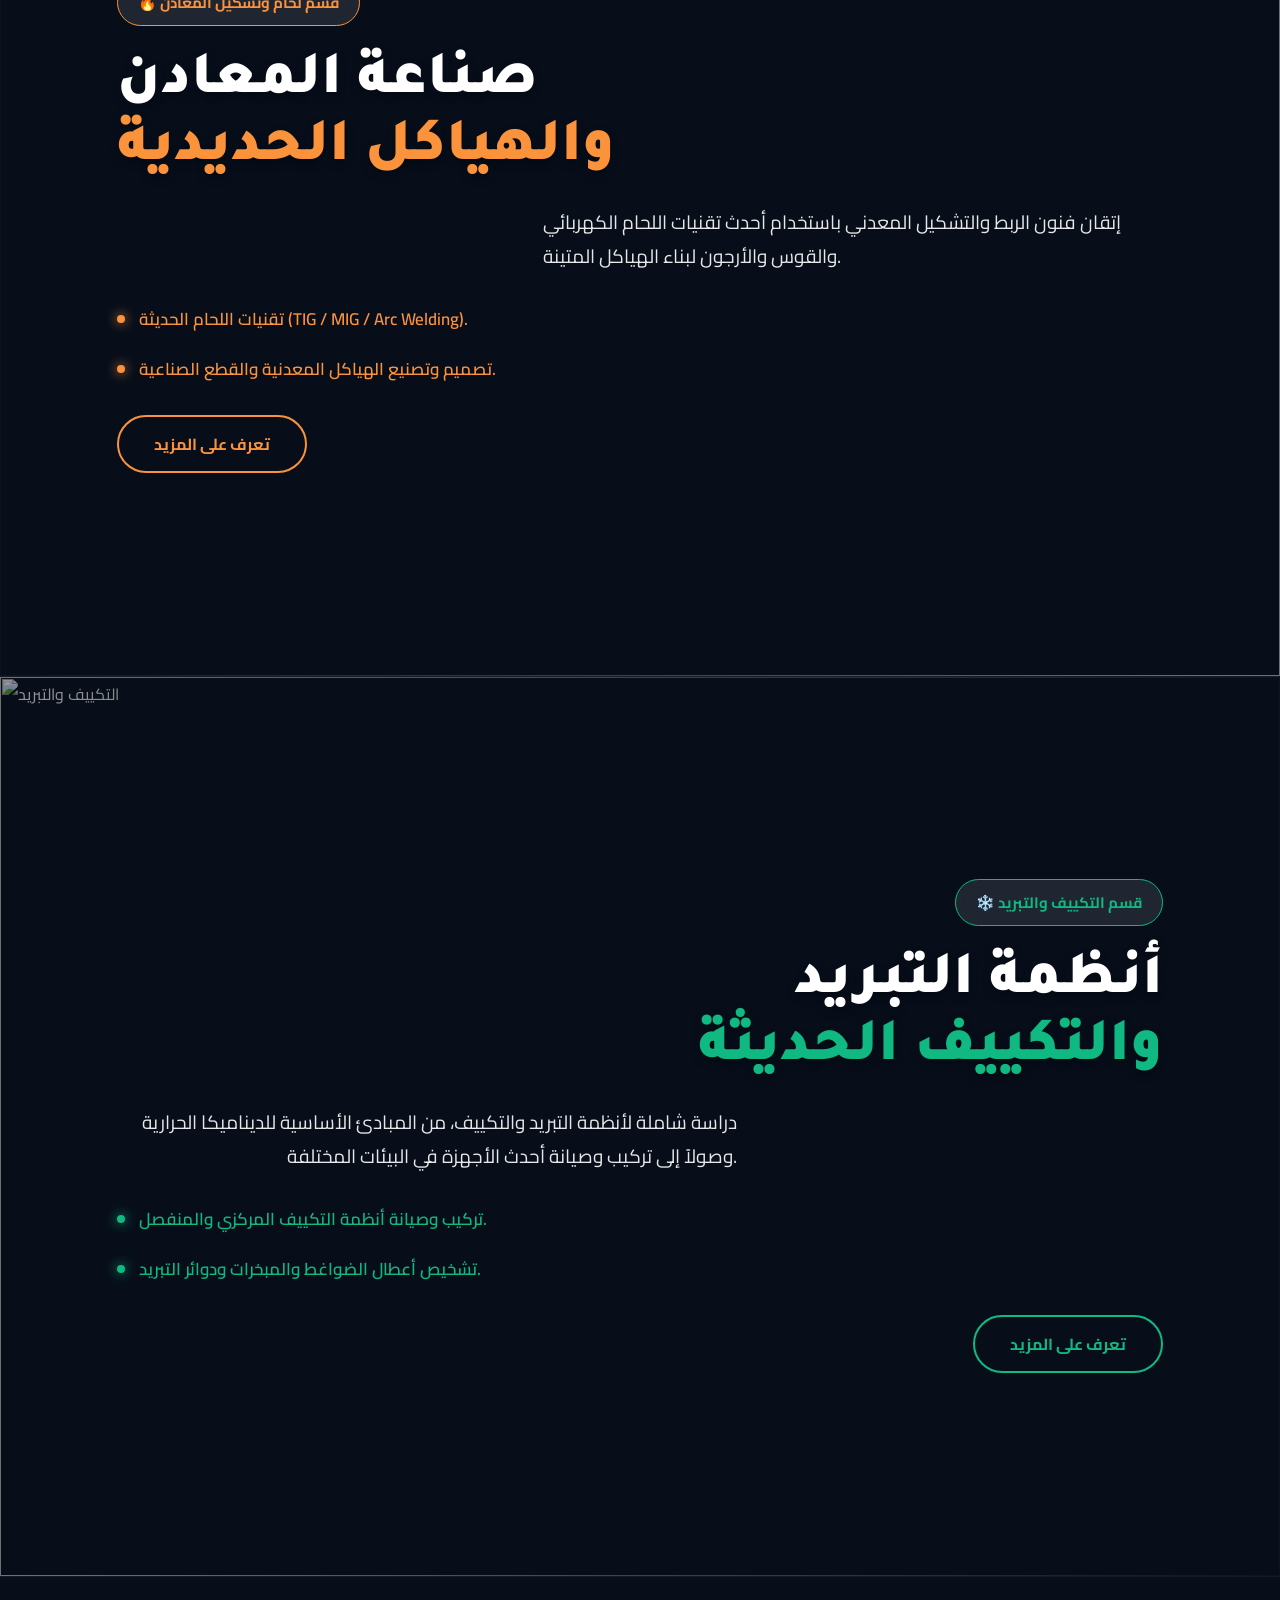
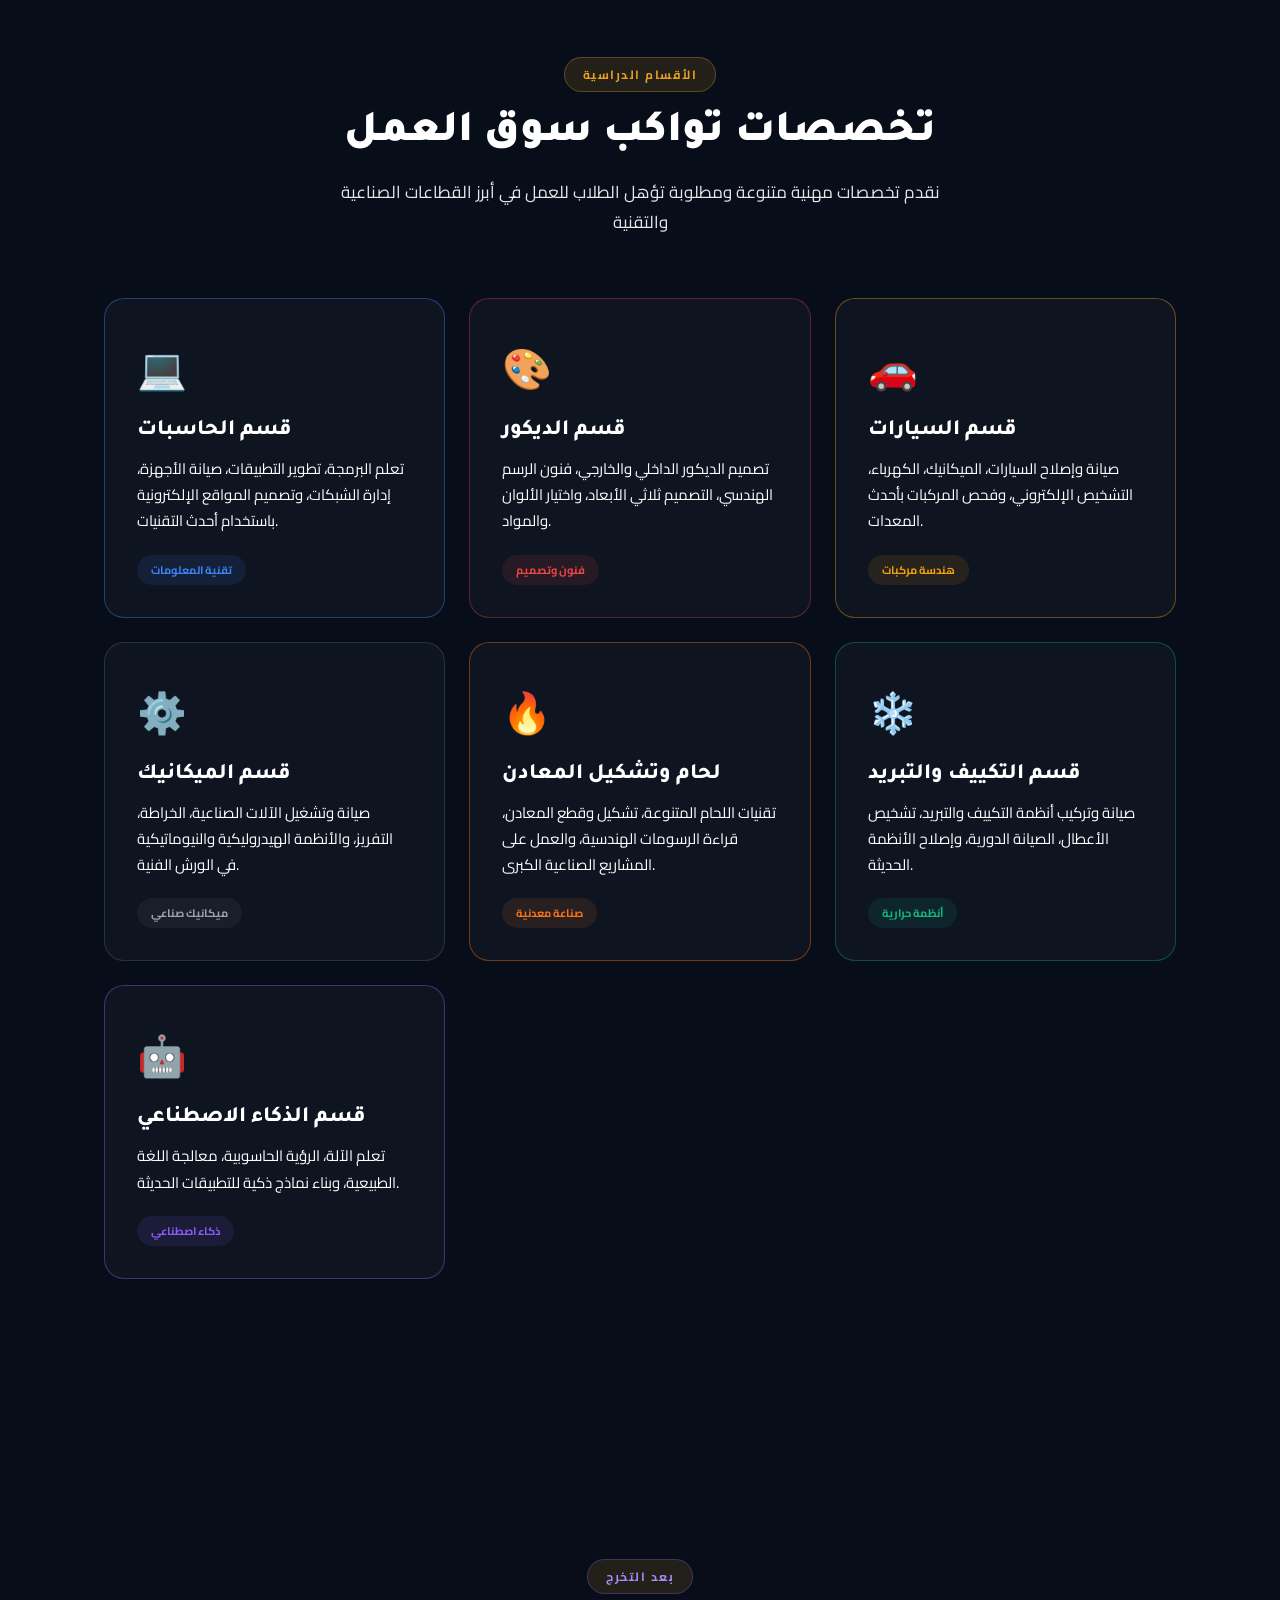
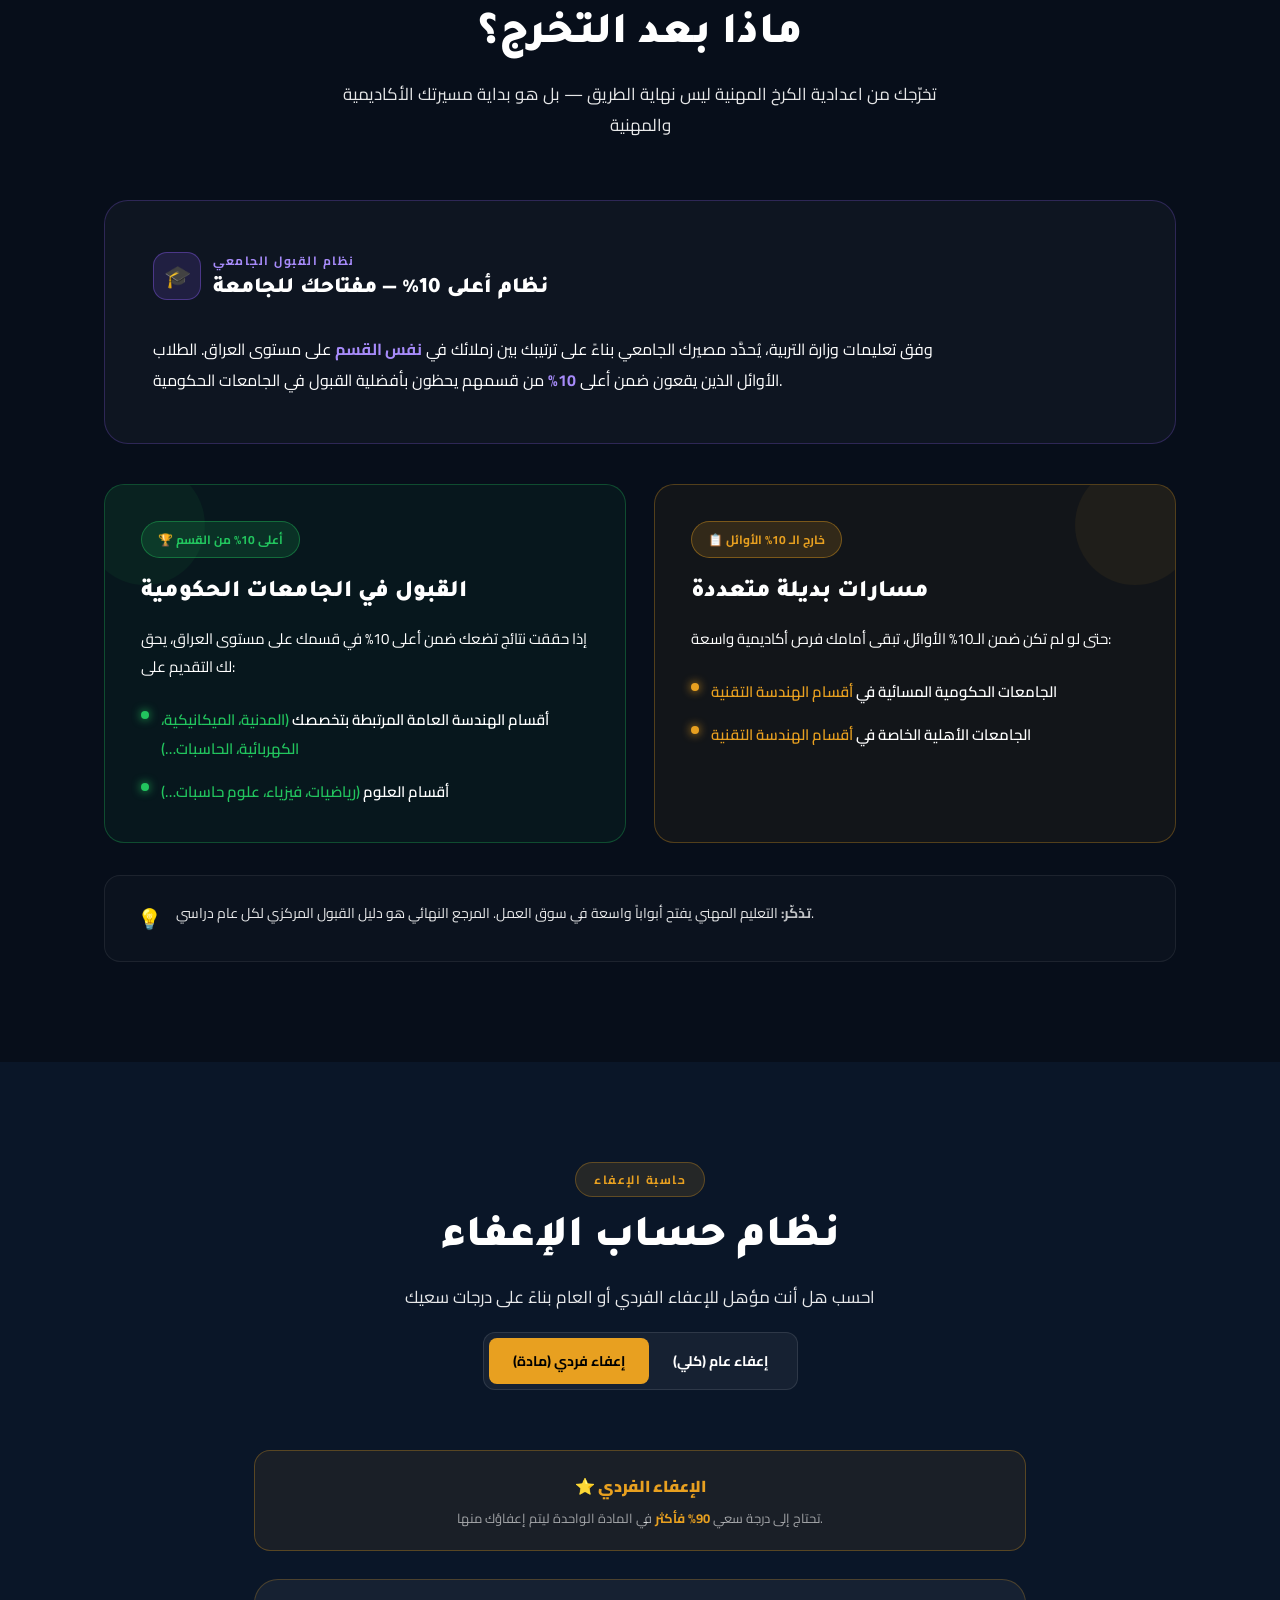
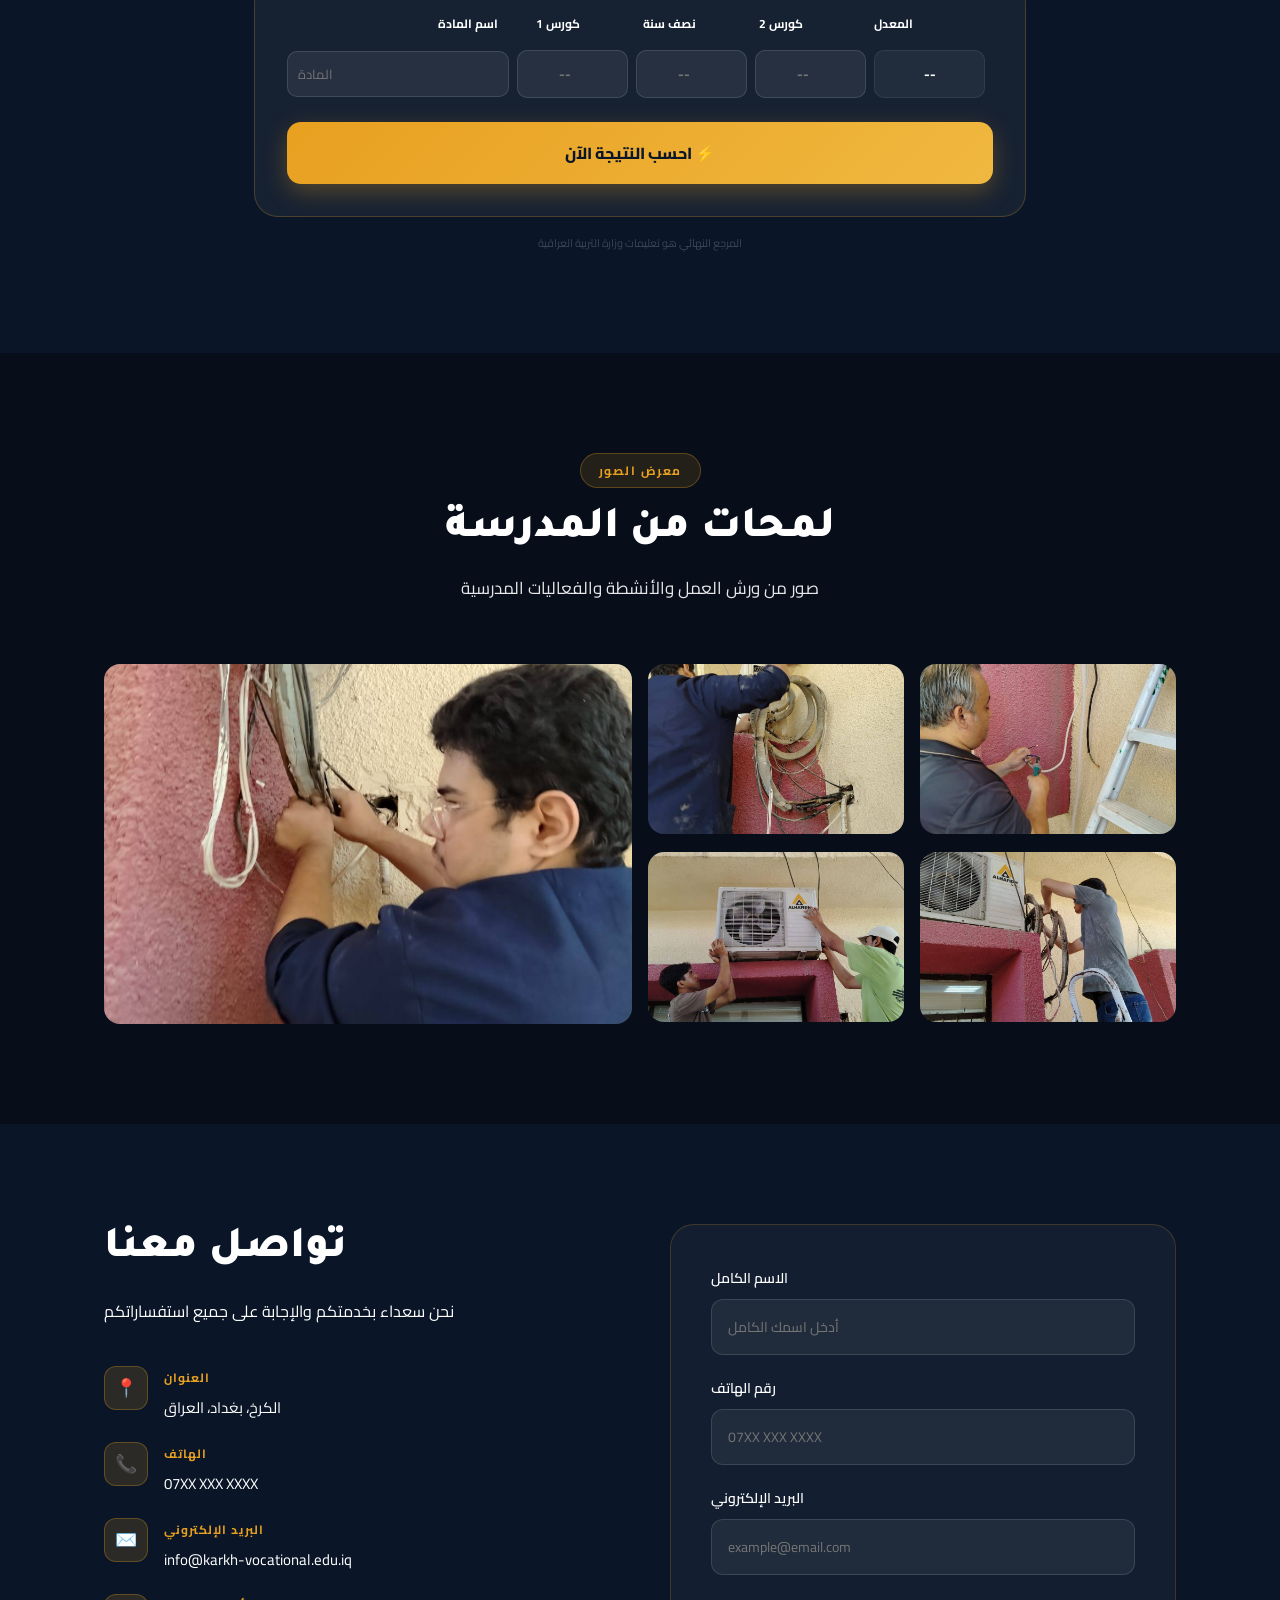
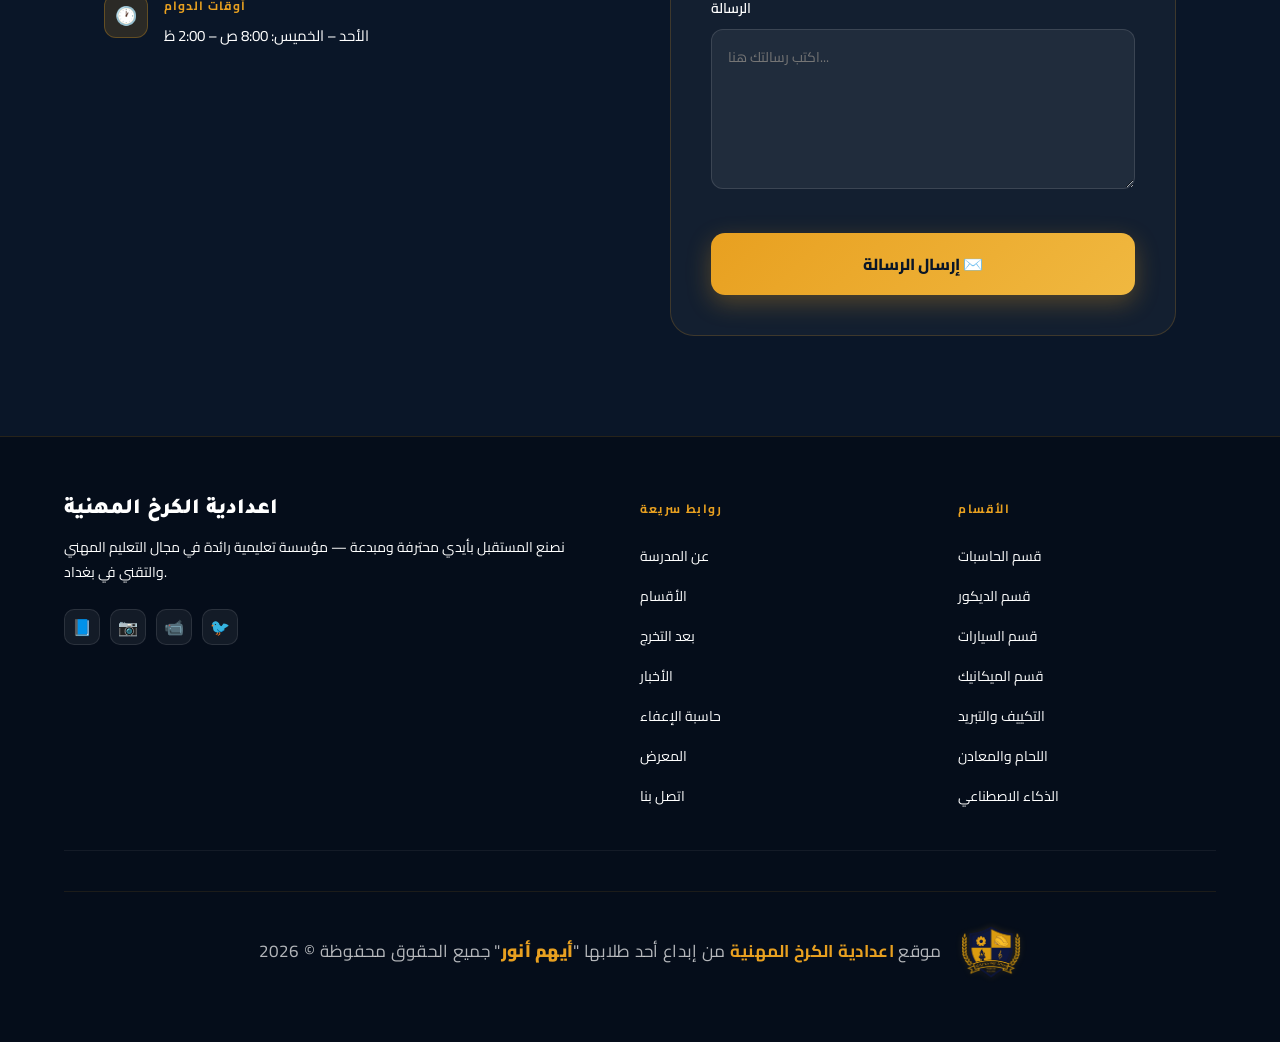
==== commit f12e2188: "Update tindex.html" ====
--- a/tindex.html
+++ b/tindex.html
@@ -2,7 +2,7 @@
   <meta charset="UTF-8">
   <meta name="viewport" content="width=device-width, initial-scale=1.0">
   
-  <title>اعدادية الكرخ المهنية | تعليم مهني وتقني في بغداد</title>
+  <title>اعدادية الكرخ المهنية الصباحية | تعليم مهني وتقني في بغداد</title>
   <meta name="description" content="اعدادية الكرخ المهنية في بغداد — تعليم مهني وتقني متكامل يشمل: الذكاء الاصطناعي، الحاسبات، السيارات، الميكانيك، الديكور، التكييف، واللحام.">
   <meta name="keywords" content="اعدادية الكرخ المهنية, تعليم مهني بغداد, اعدادية مهنية العراق, قسم الحاسبات, قسم السيارات, قسم الذكاء الاصطناعي">
   <meta name="author" content="اعدادية الكرخ المهنية">
@@ -402,6 +402,7 @@
 <!-- ==============================
      NEWS
 ============================== -->
+  <!--
 <section id="news">
   <div class="inner">
     <div class="section-header reveal">
@@ -437,6 +438,8 @@
     </div>
   </div>
 </section>
+-->
+
 
 
 <!-- ==============================
